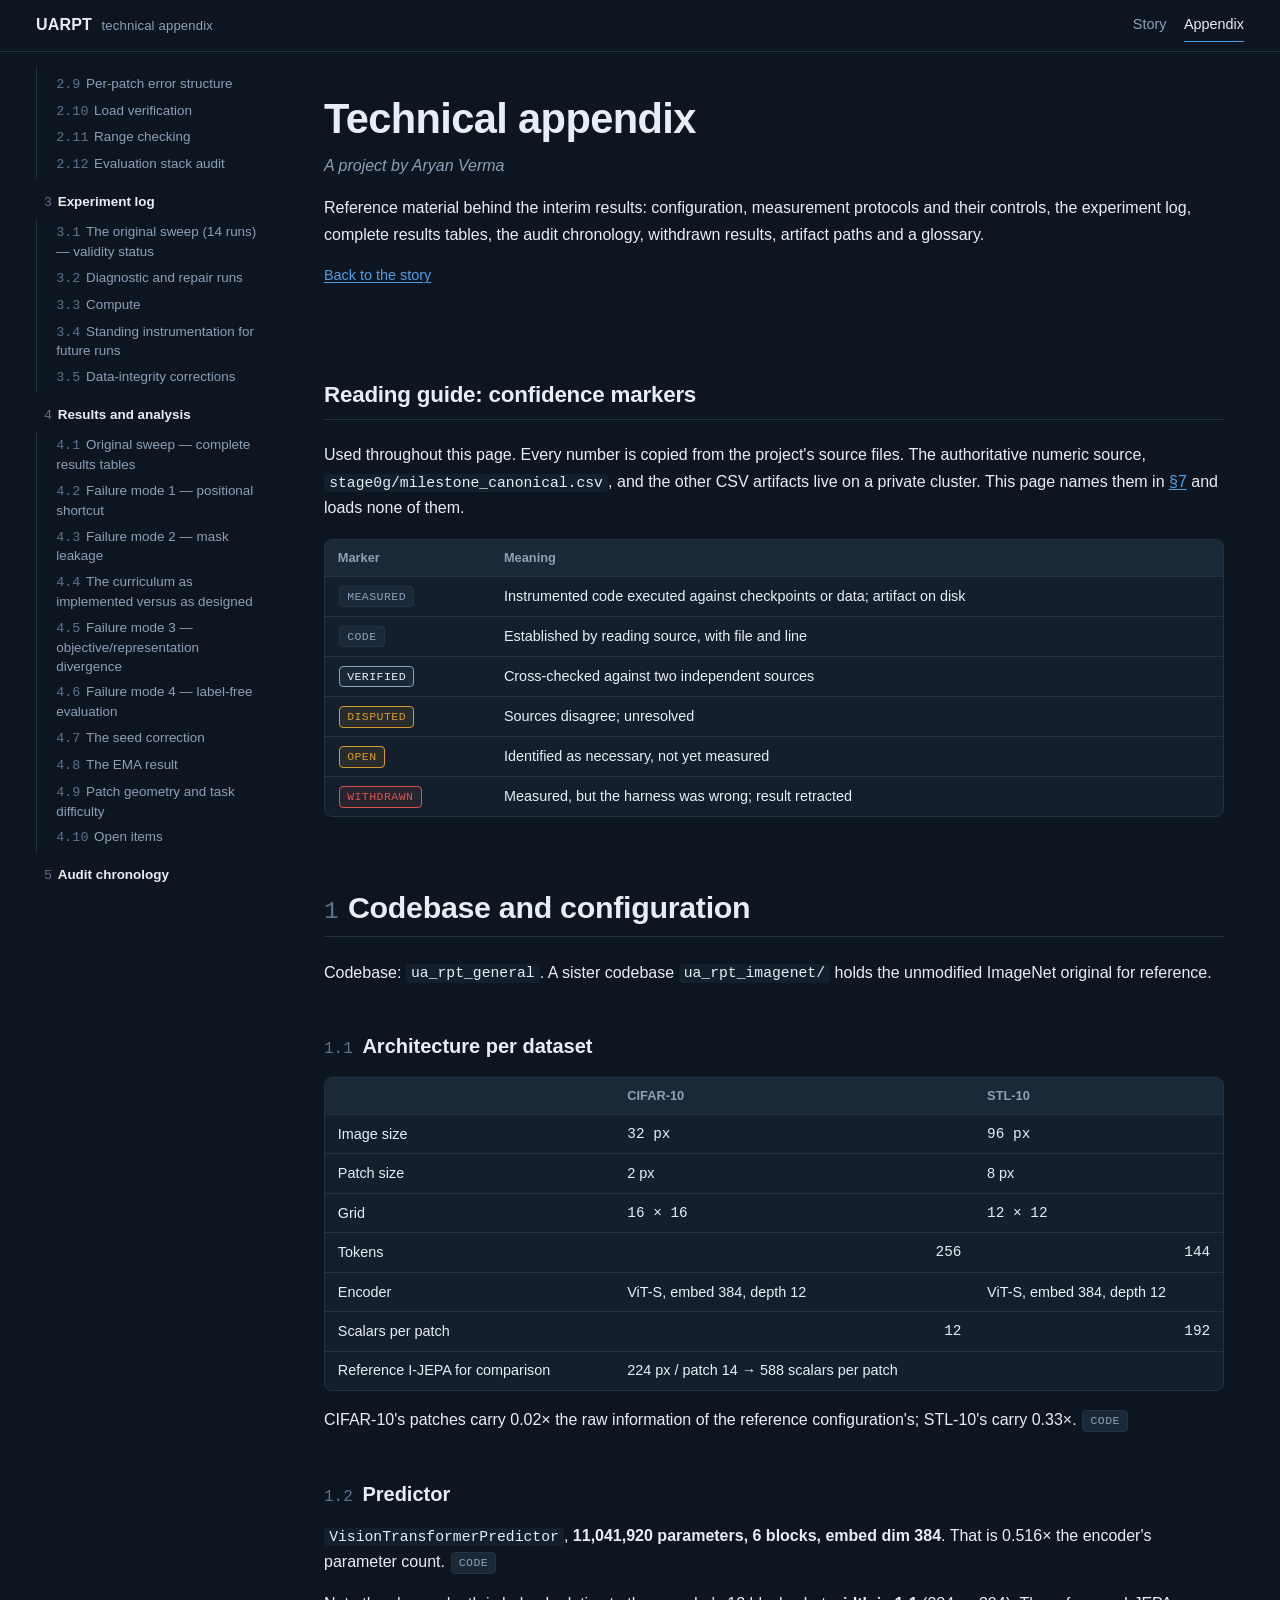
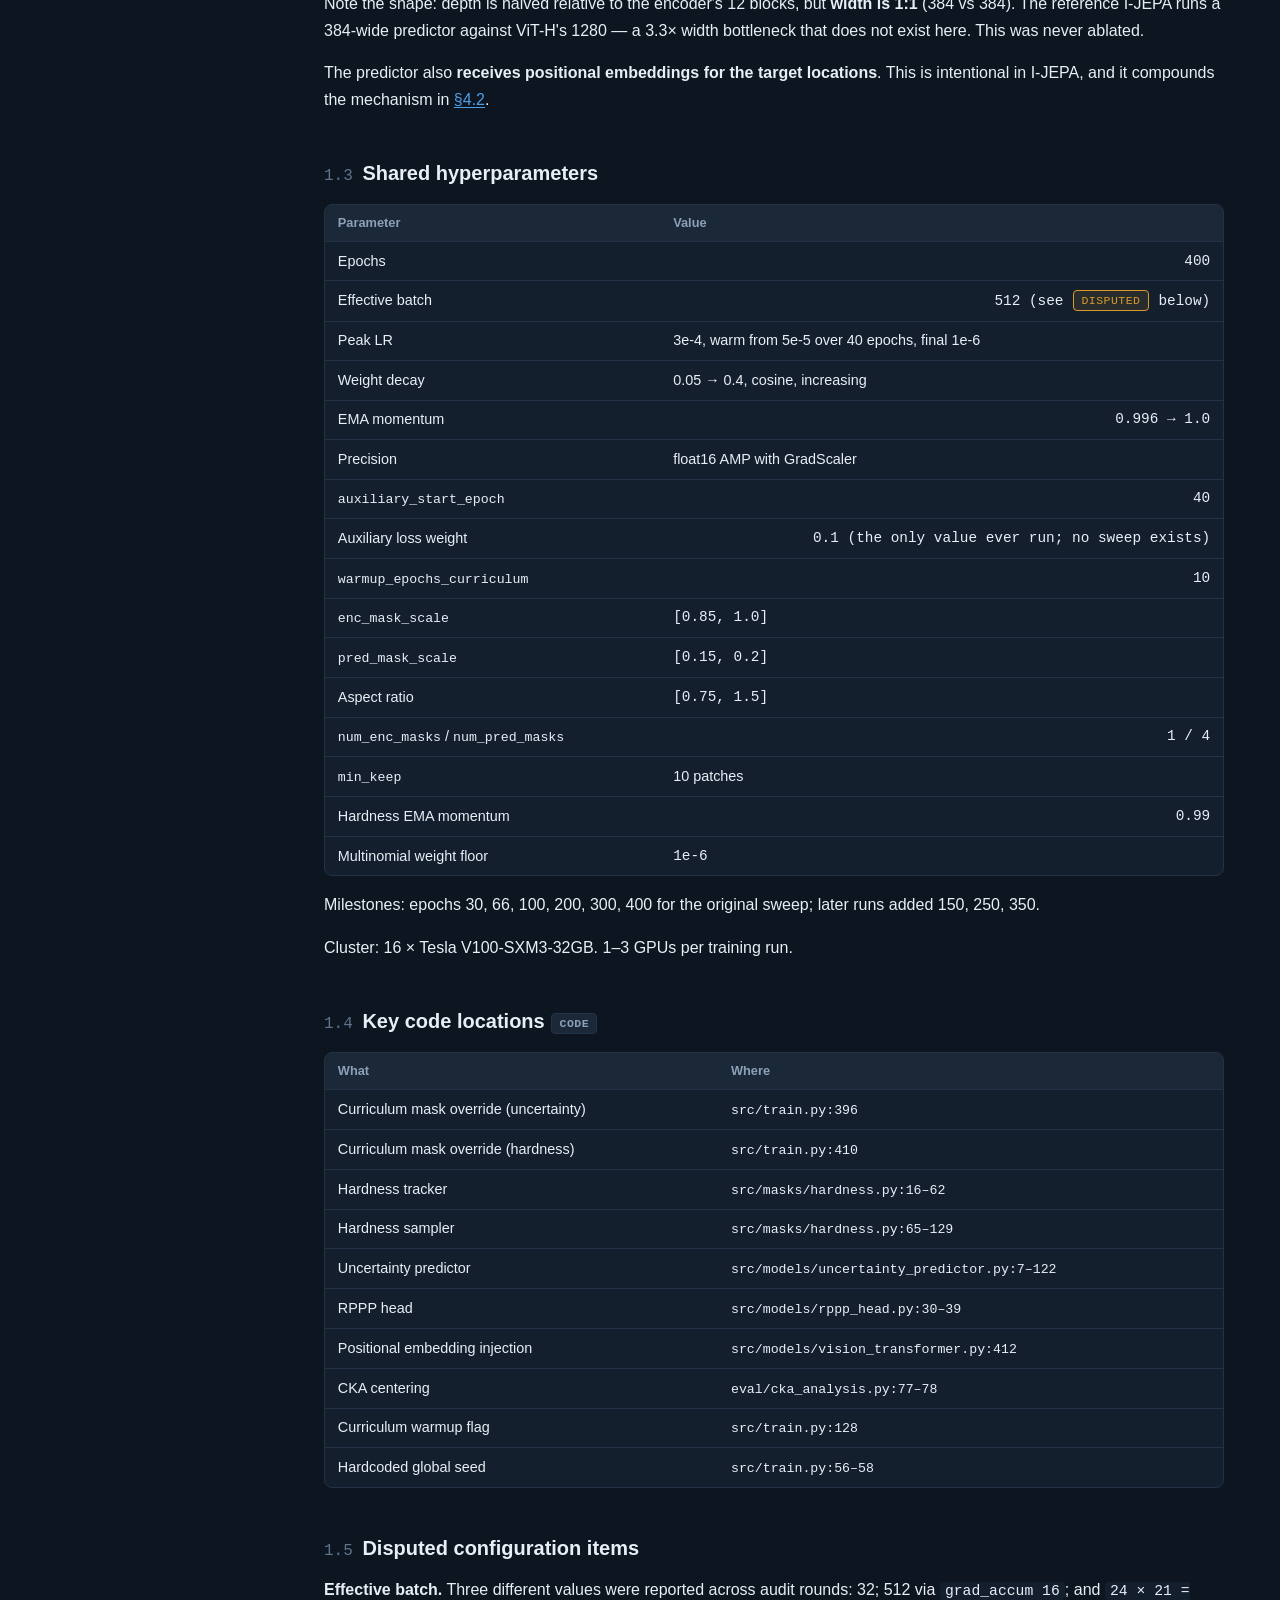
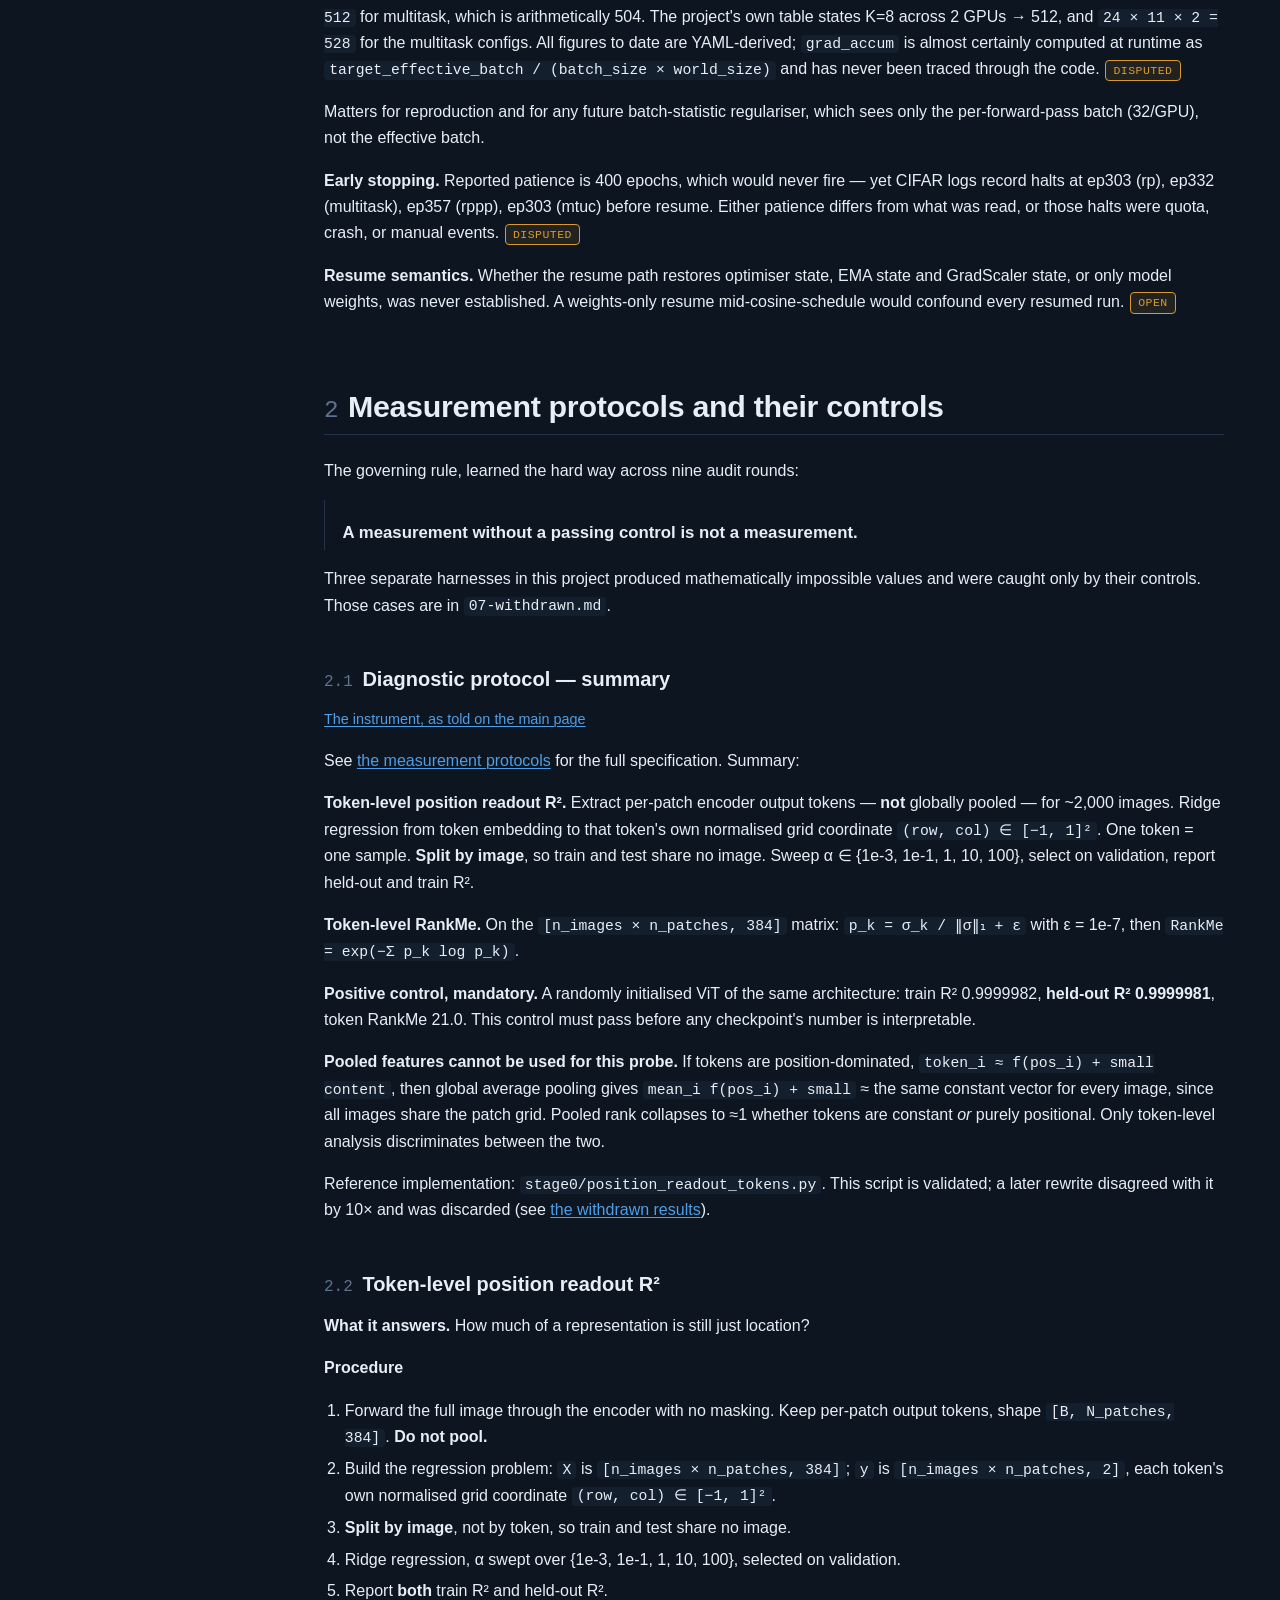
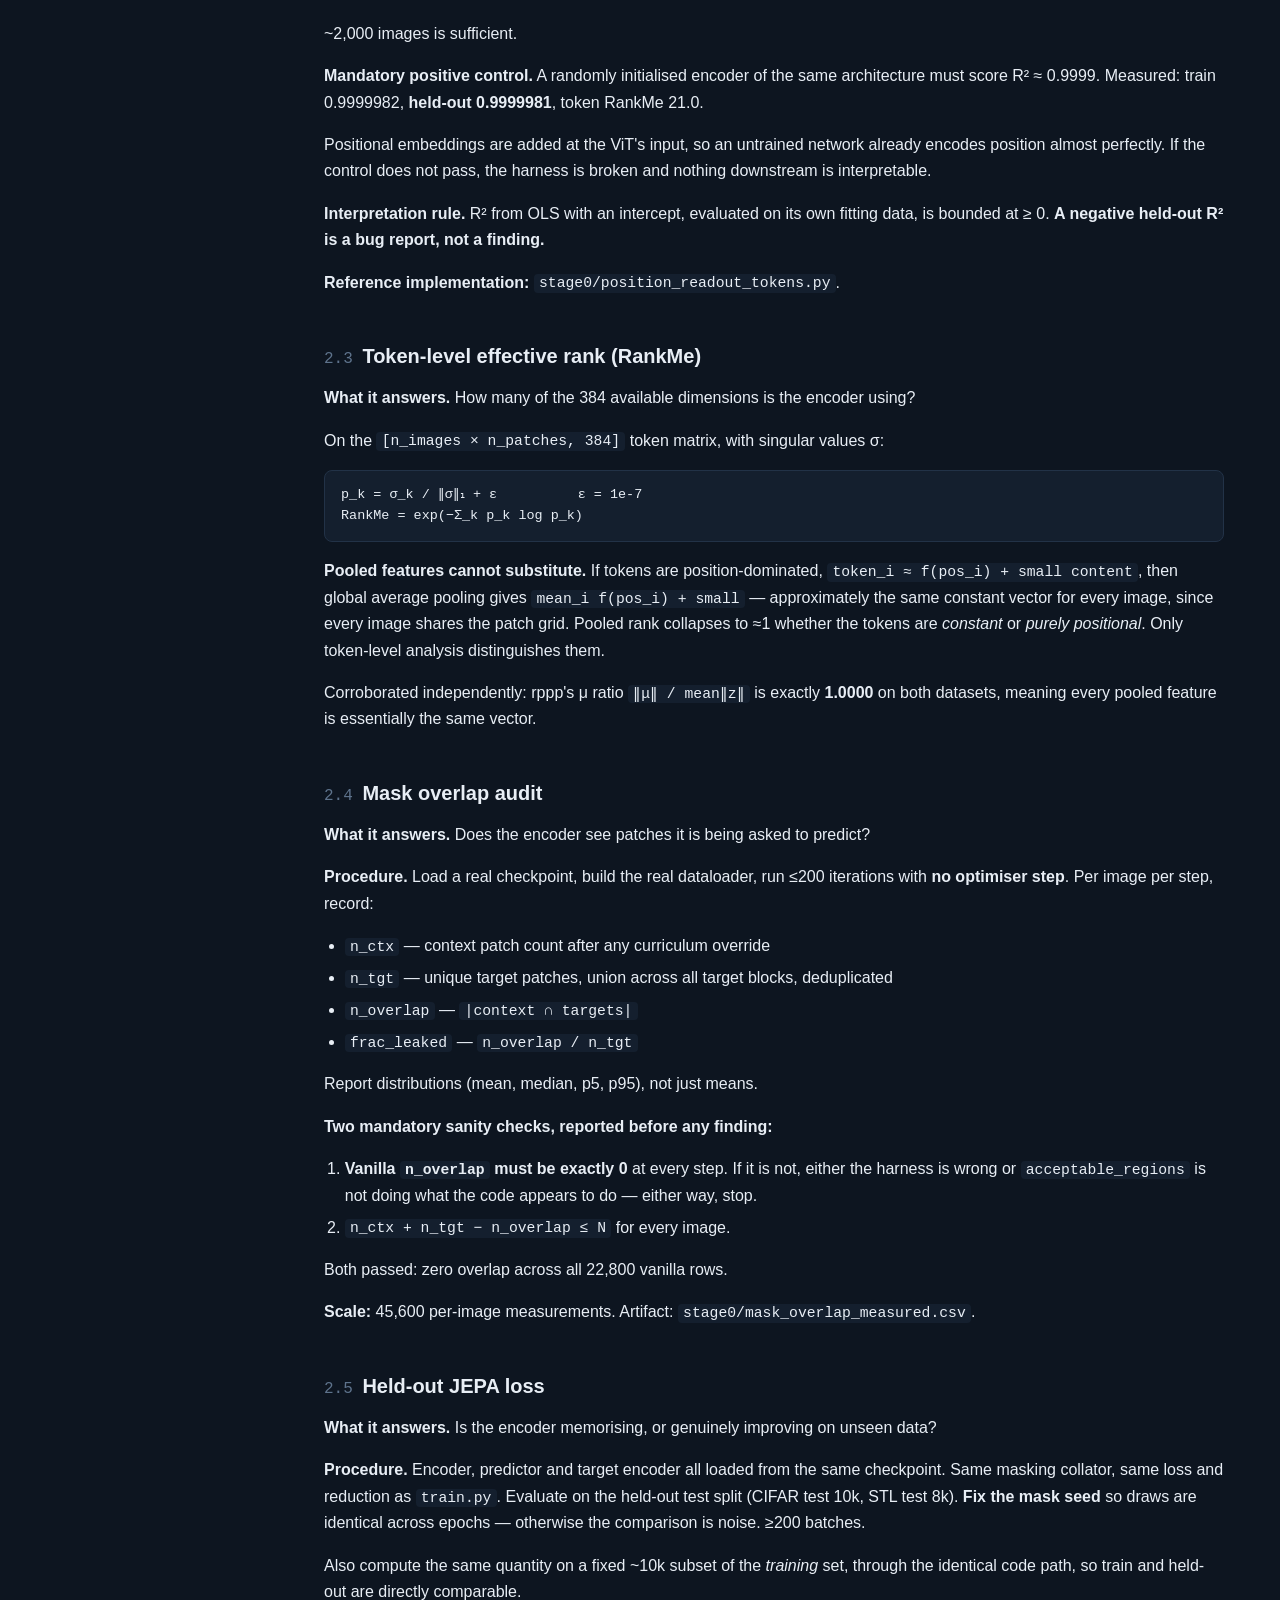
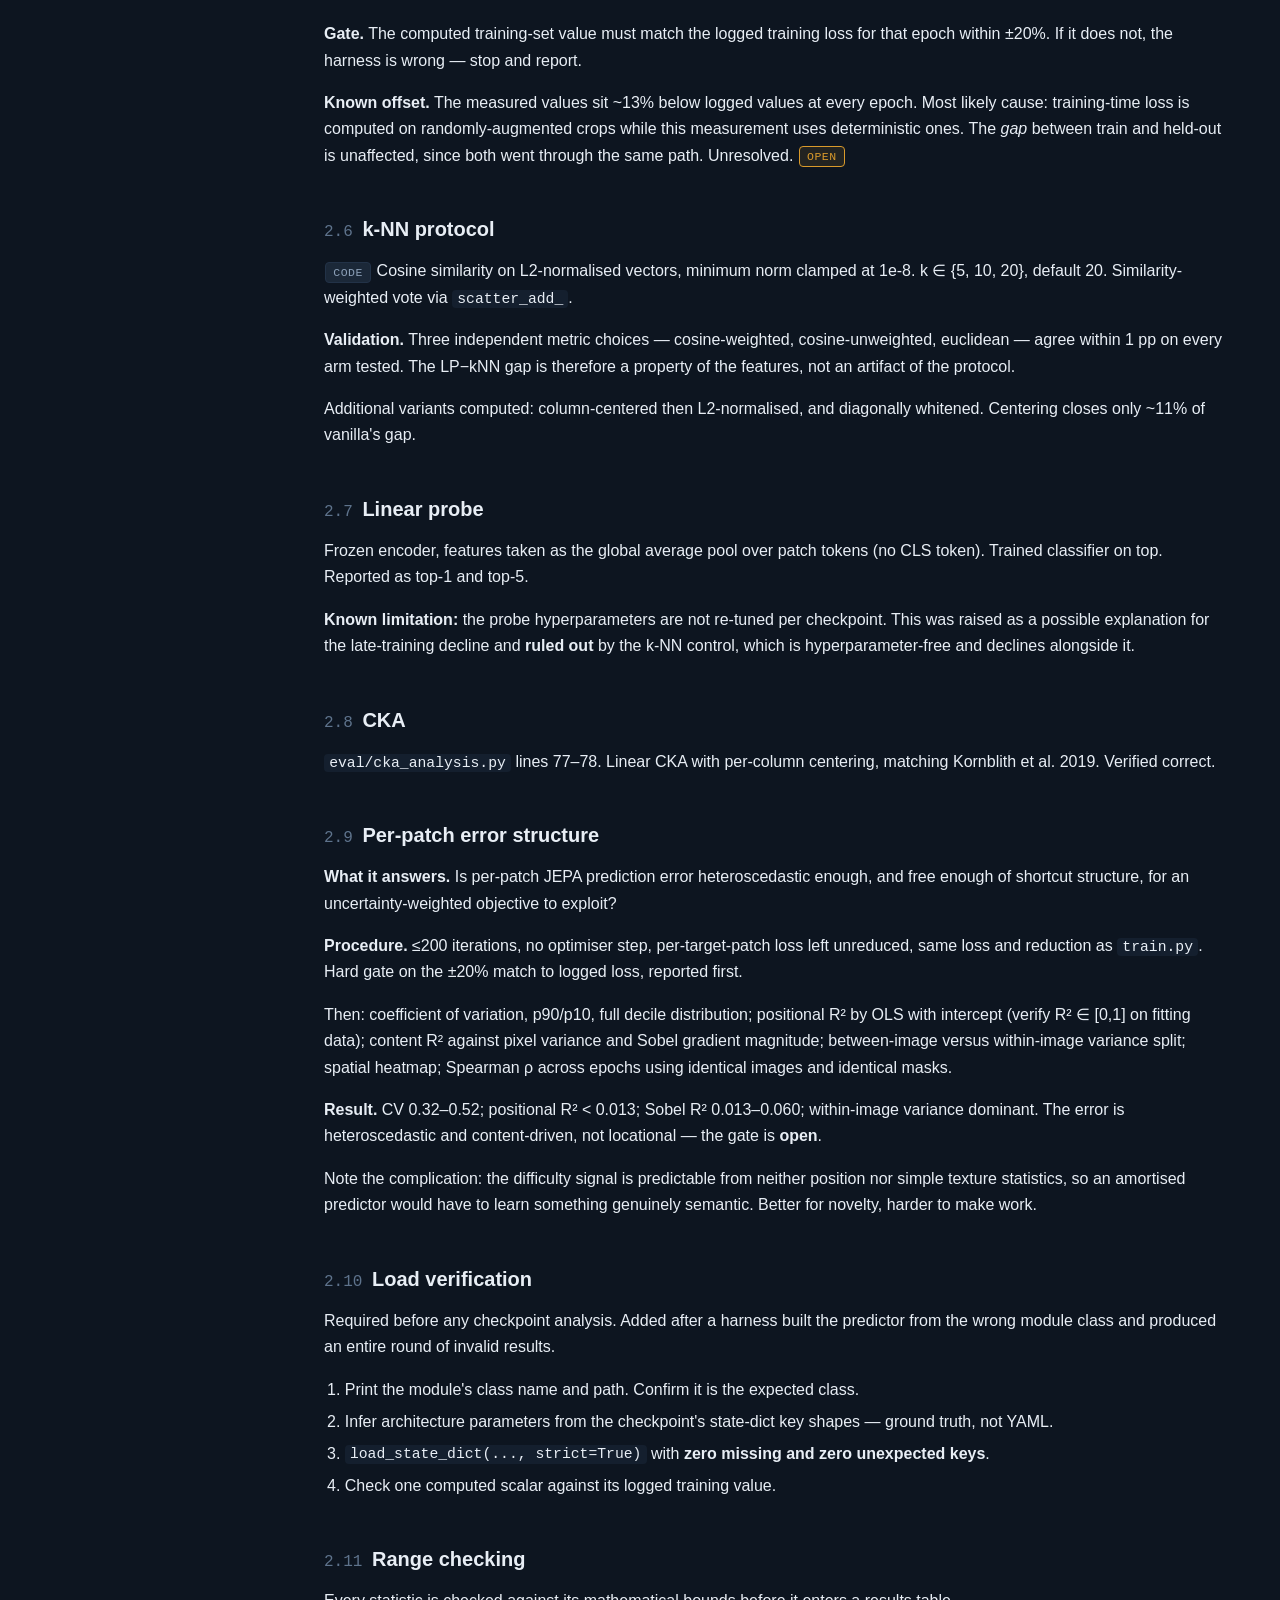
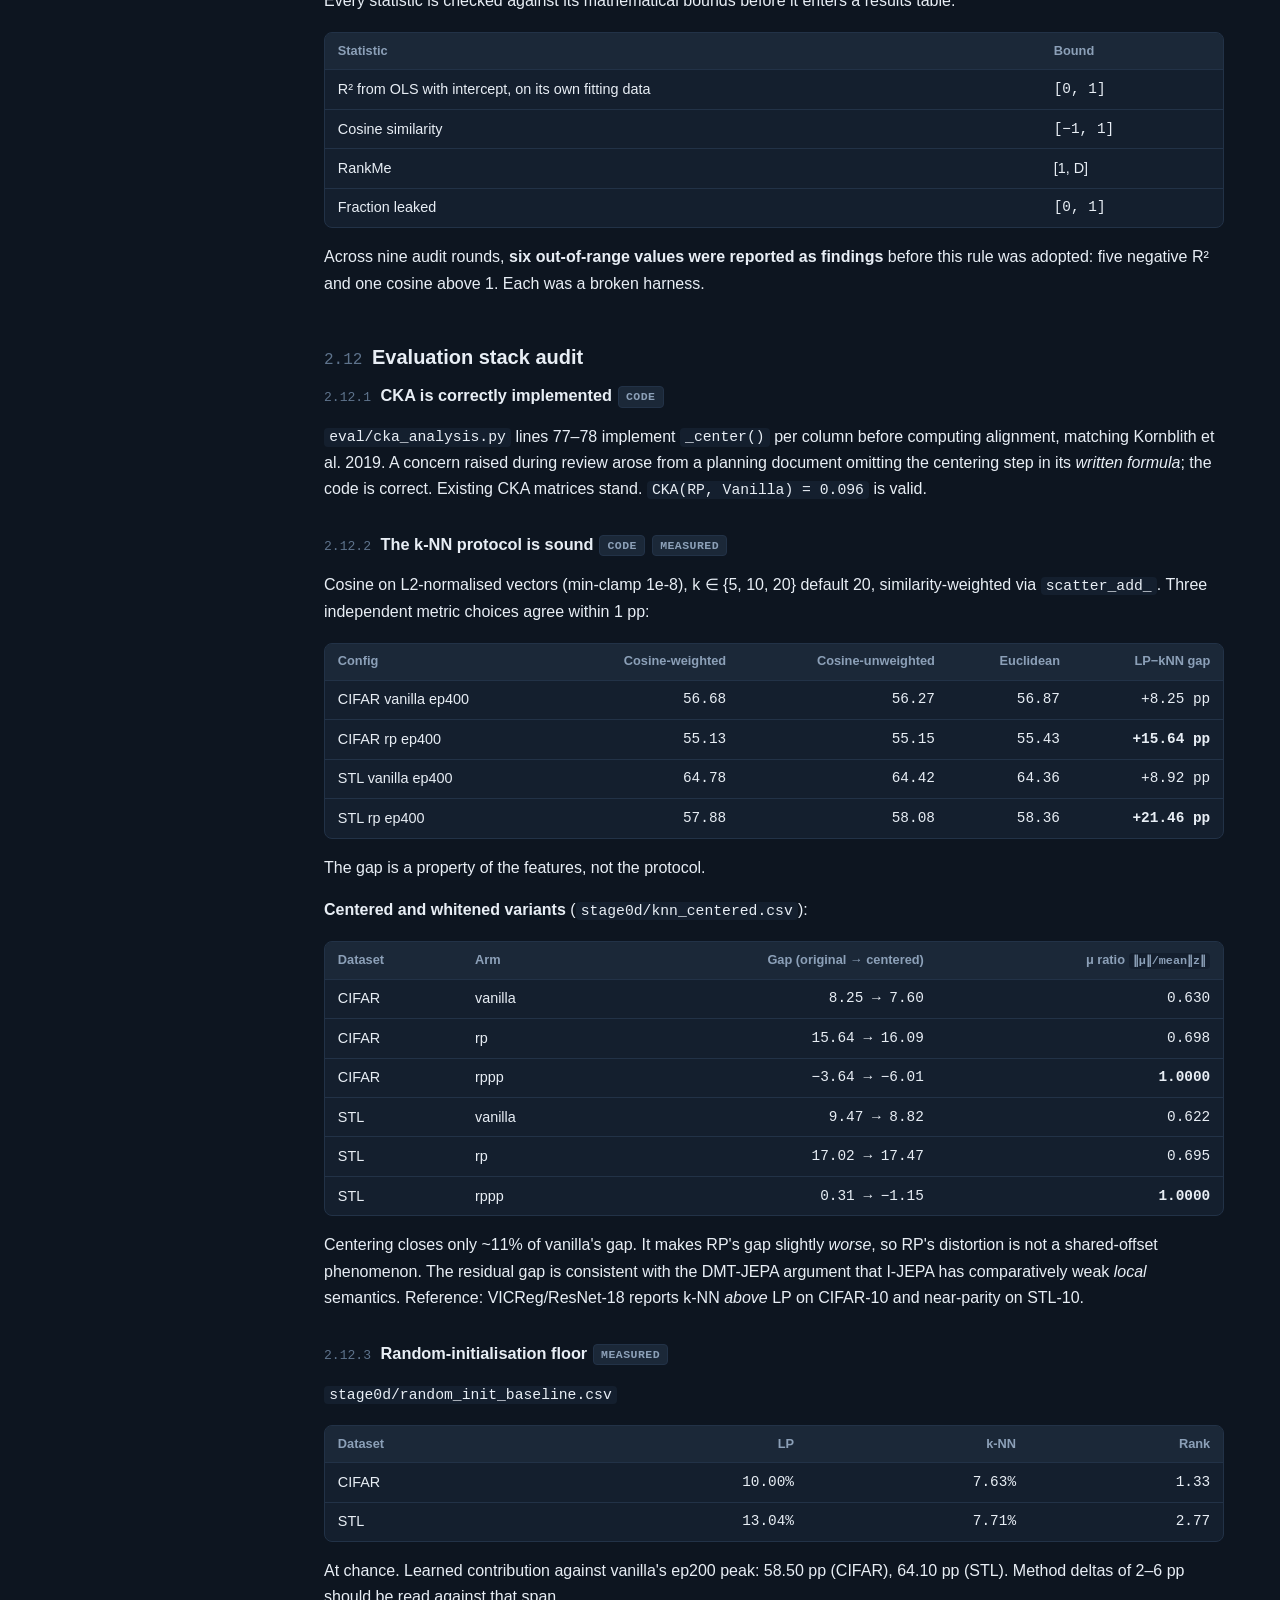
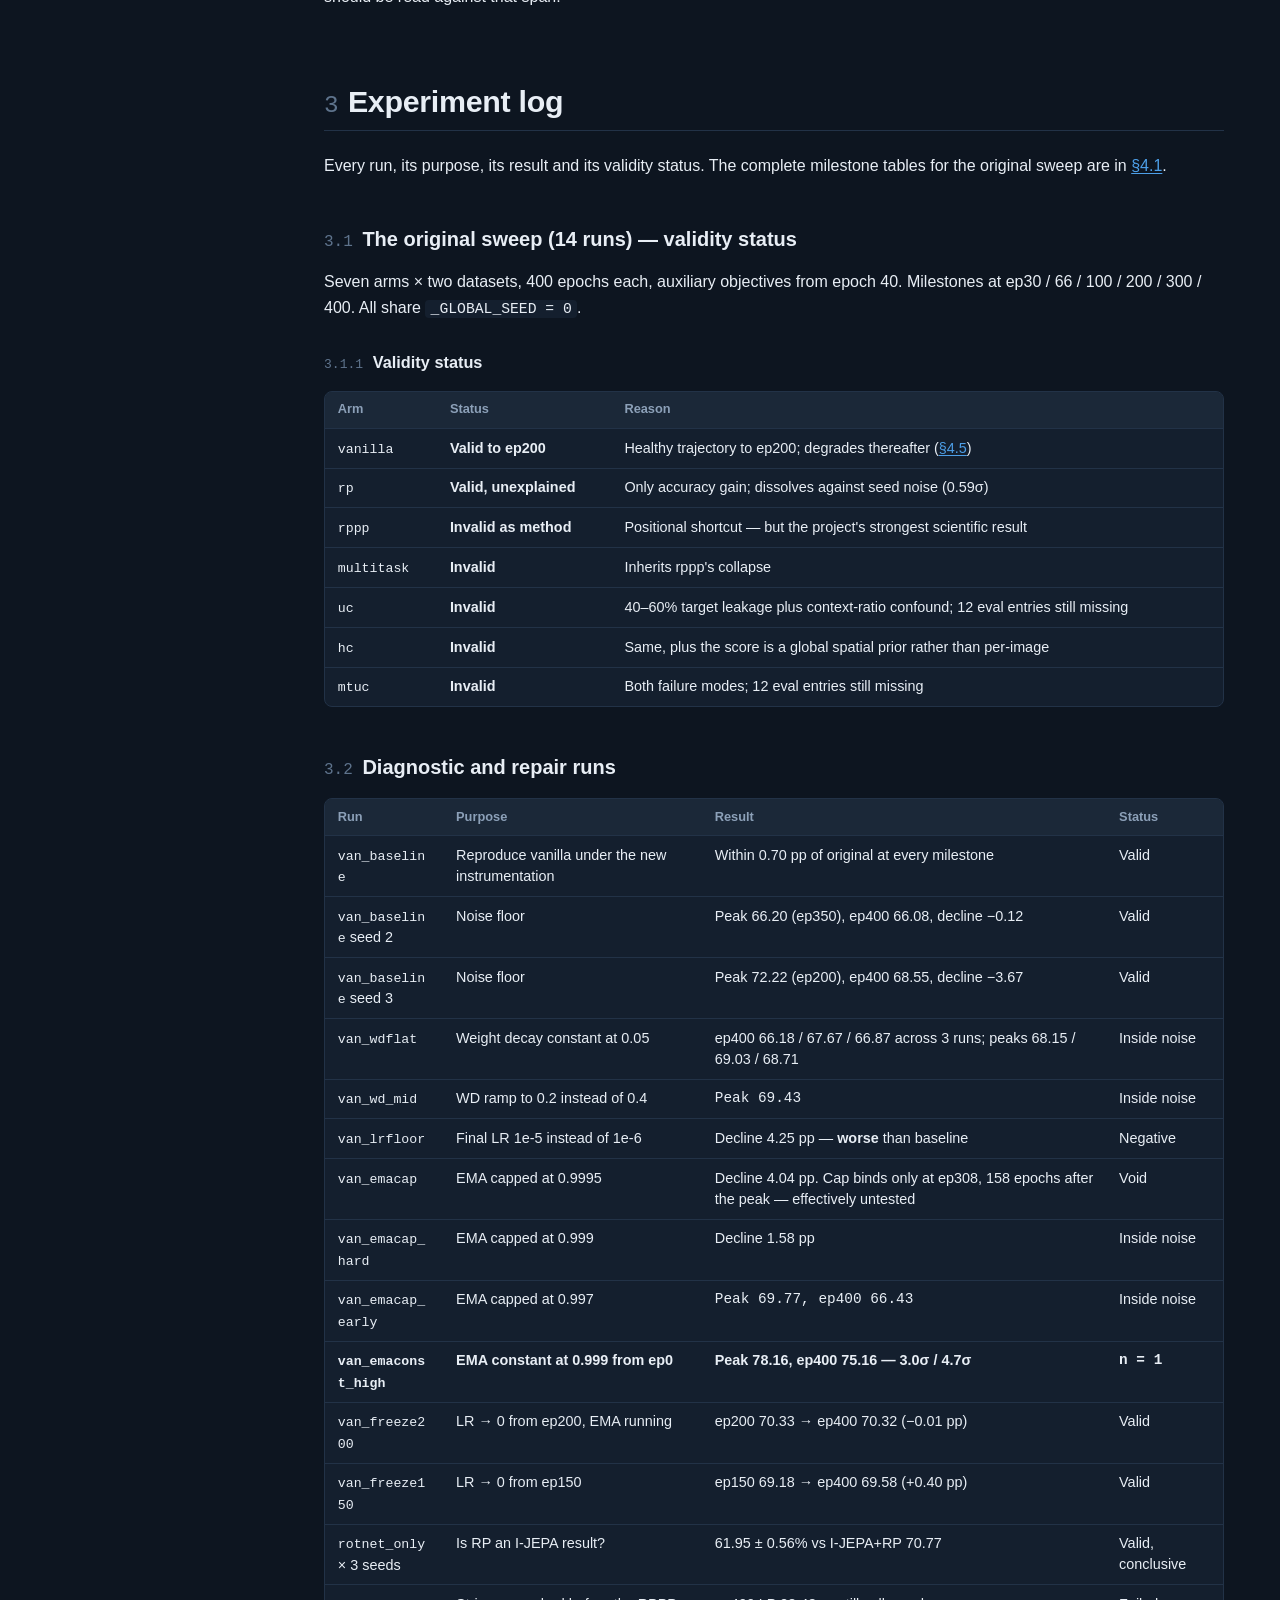
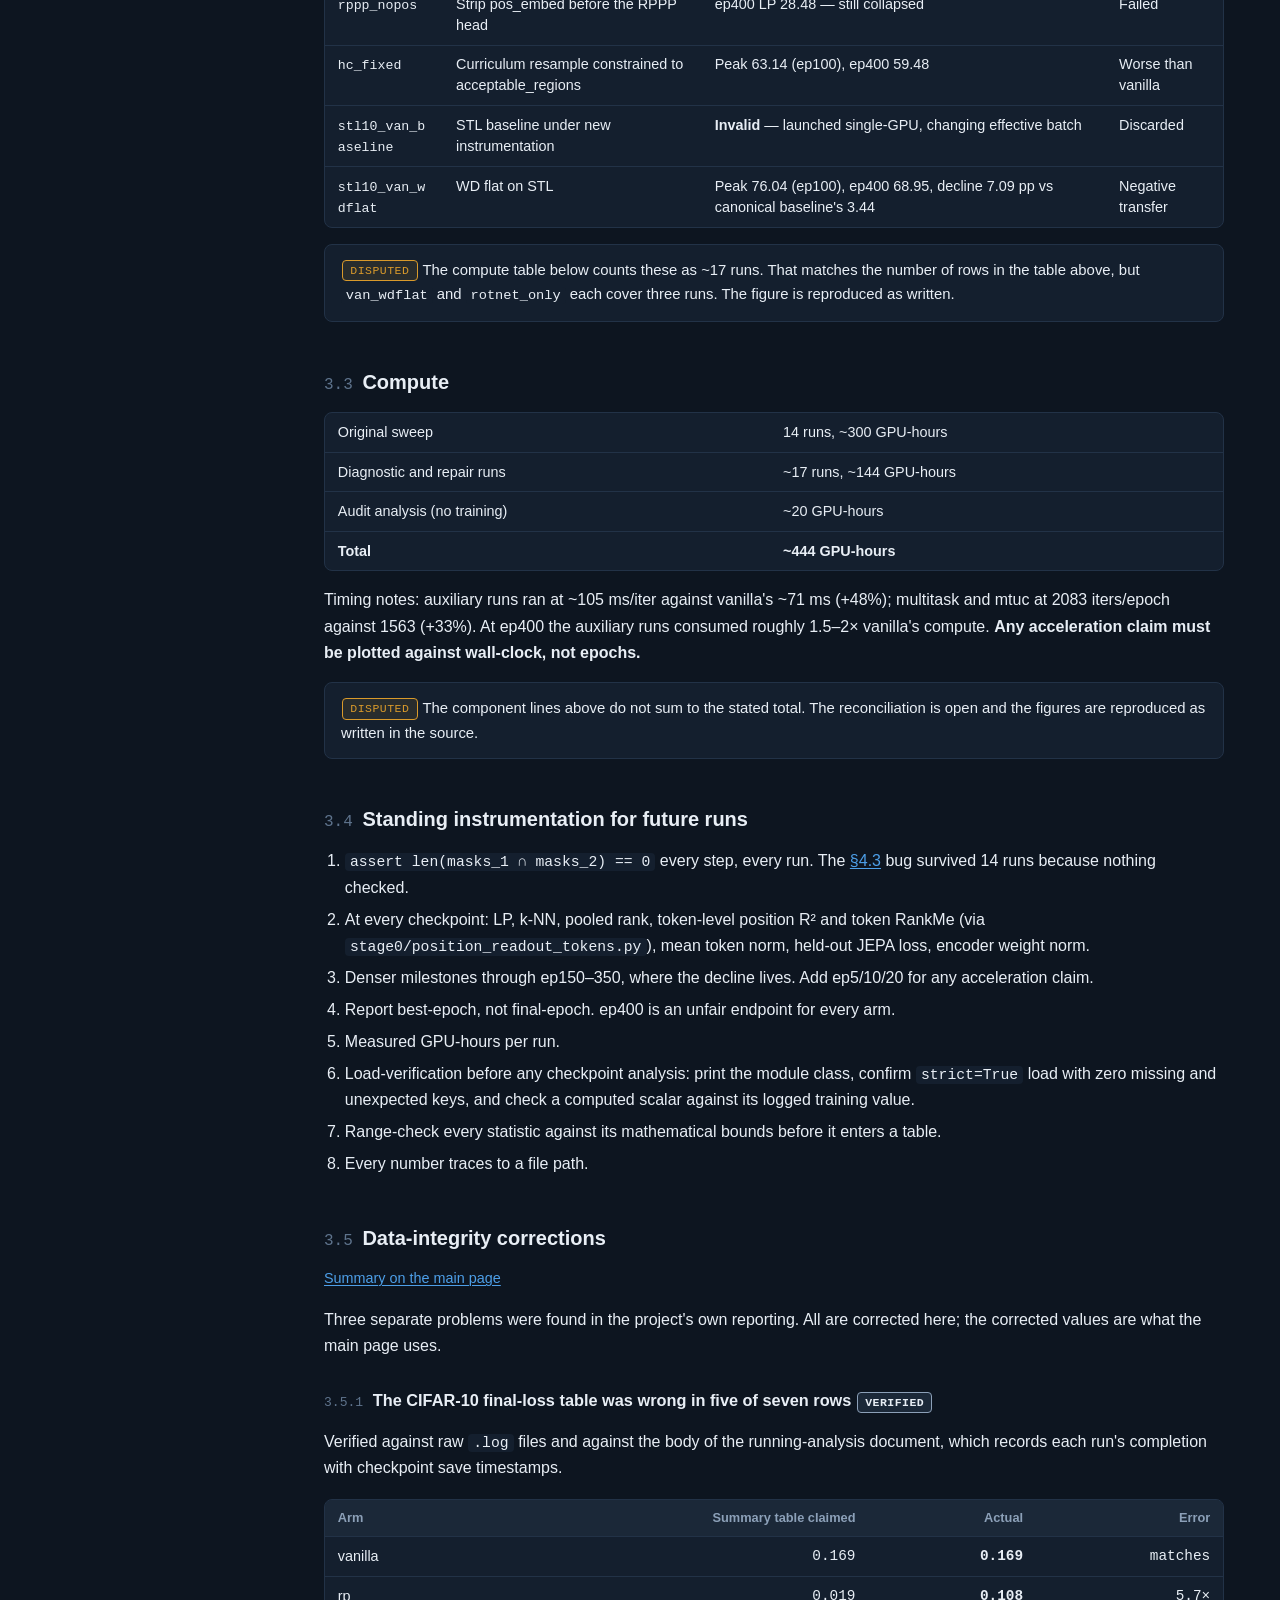
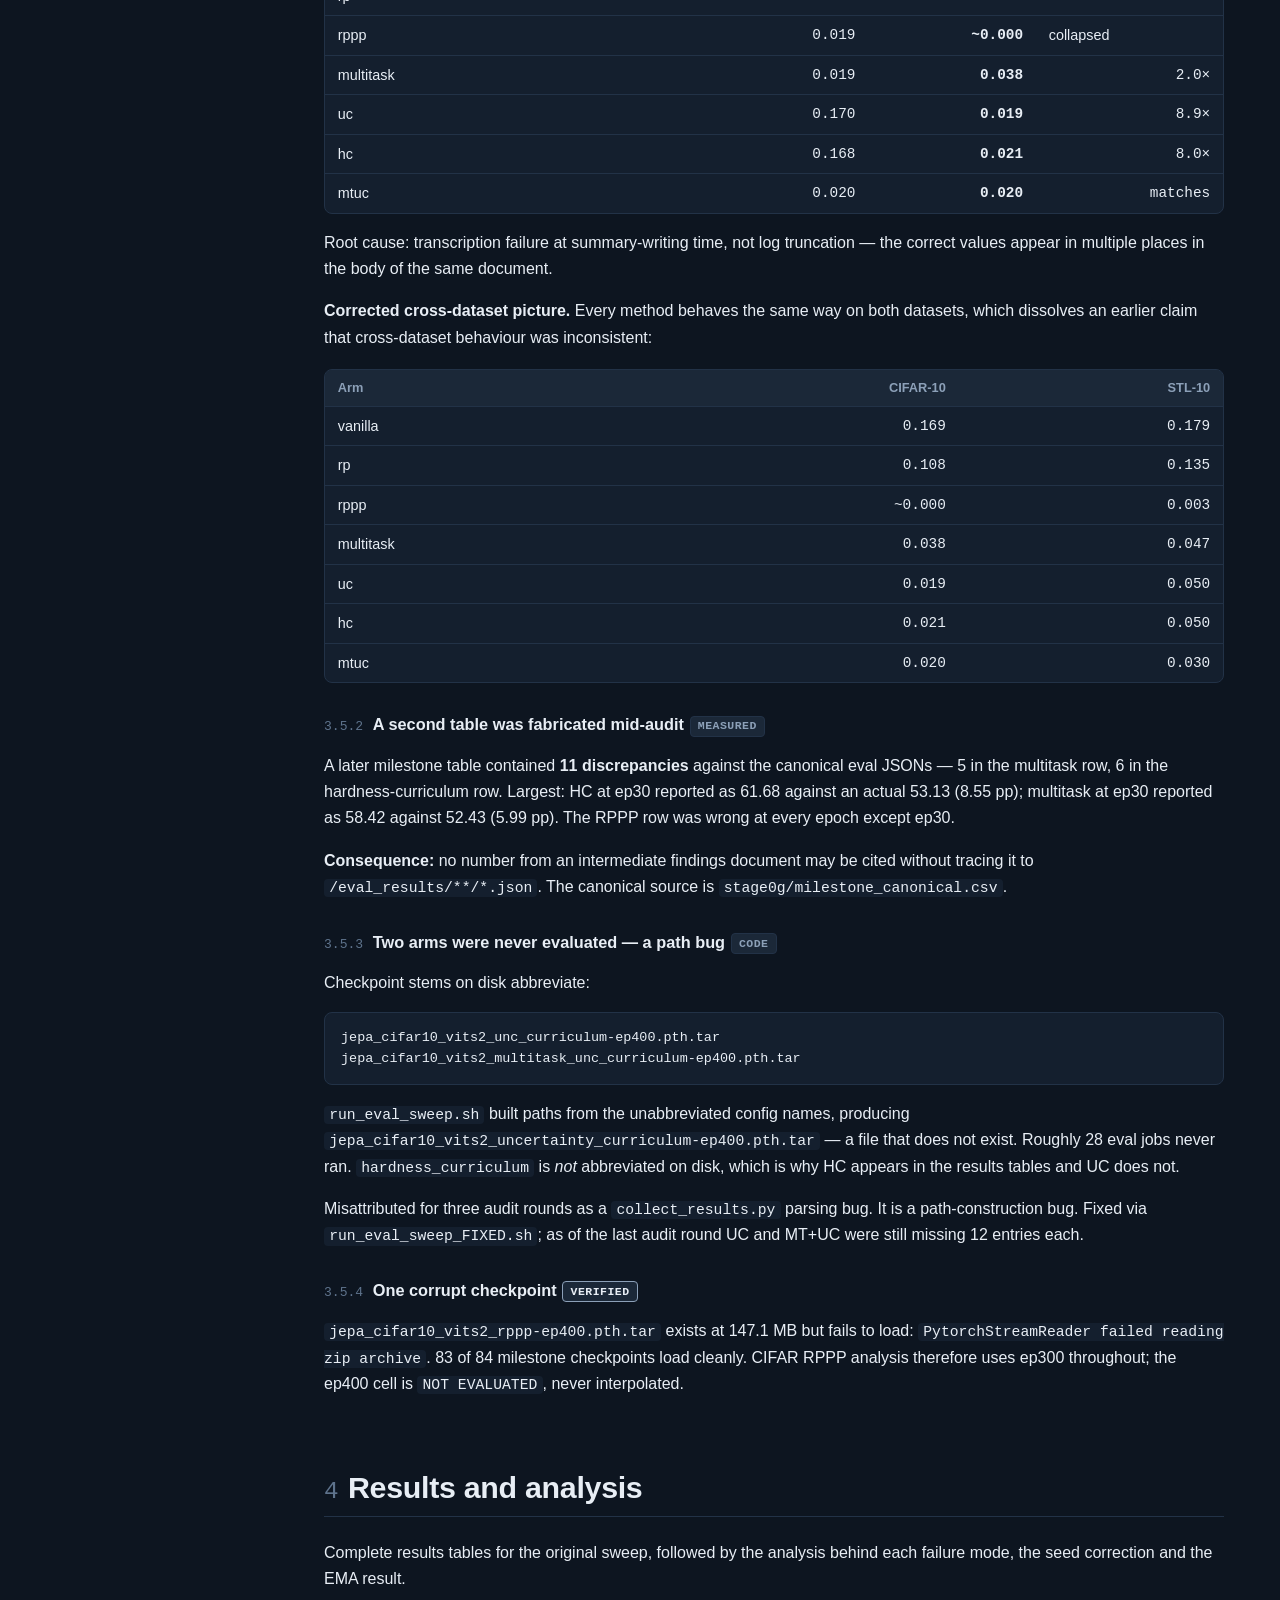
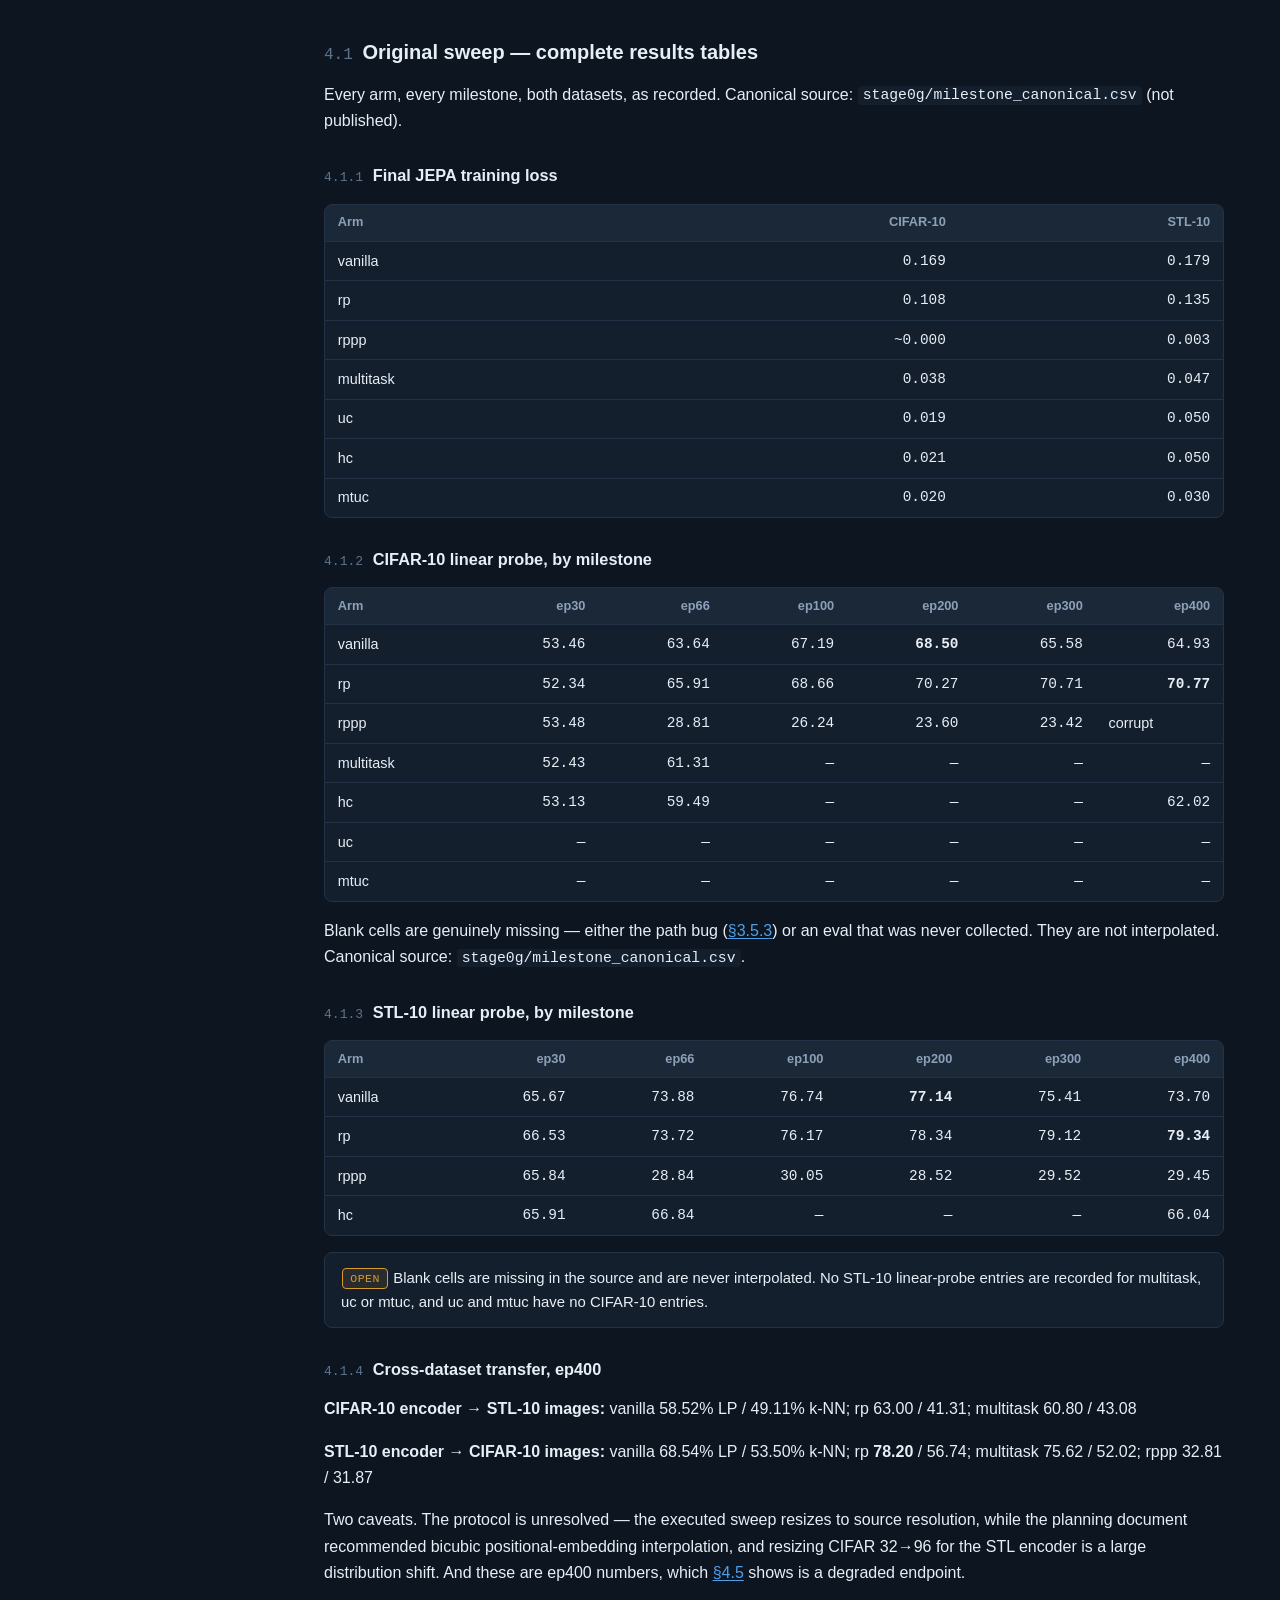
==== technical.html @ b5c80150 "Build the two-page interim results site index.html: the story, with seven D3 v7 visualisations (proj" ====
<!doctype html>
<html lang="en">
<head>
<meta charset="utf-8">
<meta name="viewport" content="width=device-width, initial-scale=1">
<meta name="color-scheme" content="dark">
<title>UARPT technical appendix</title>
<meta name="description" content="Technical appendix to the UARPT / I-JEPA interim results: configuration, protocols and controls, experiment log, complete results, audit chronology, withdrawn results, artifact index and glossary. A project by Aryan Verma.">
<link rel="stylesheet" href="assets/style.css">
<script>document.documentElement.classList.add('js');</script>
</head>
<body>
<a class="skip" href="#top-of-doc">Skip to content</a>
<header class="topbar">
  <div class="topbar-in">
    <a class="brand" href="index.html">UARPT<small>technical appendix</small></a>
    <nav class="navlinks" aria-label="Pages">
      <a href="index.html">Story</a>
      <a href="technical.html" aria-current="page">Appendix</a>
    </nav>
  </div>
</header>

<div class="doc">
  <nav class="toc-side" aria-label="Appendix contents">
    <div class="toc-title">Contents</div>
<ol>
<li><a href="#configuration"><span class="tn">1</span>Codebase and configuration</a>
<ol>
<li><a href="#architecture-per-dataset"><span class="tn">1.1</span>Architecture per dataset</a></li>
<li><a href="#predictor"><span class="tn">1.2</span>Predictor</a></li>
<li><a href="#shared-hyperparameters"><span class="tn">1.3</span>Shared hyperparameters</a></li>
<li><a href="#key-code-locations"><span class="tn">1.4</span>Key code locations</a></li>
<li><a href="#disputed-configuration-items"><span class="tn">1.5</span>Disputed configuration items</a></li>
</ol>
</li>
<li><a href="#methods"><span class="tn">2</span>Measurement protocols and their controls</a>
<ol>
<li><a href="#diagnostic-protocol"><span class="tn">2.1</span>Diagnostic protocol — summary</a></li>
<li><a href="#token-level-position-readout-r2"><span class="tn">2.2</span>Token-level position readout R²</a></li>
<li><a href="#token-level-effective-rank"><span class="tn">2.3</span>Token-level effective rank (RankMe)</a></li>
<li><a href="#mask-overlap-audit"><span class="tn">2.4</span>Mask overlap audit</a></li>
<li><a href="#held-out-jepa-loss"><span class="tn">2.5</span>Held-out JEPA loss</a></li>
<li><a href="#k-nn-protocol"><span class="tn">2.6</span>k-NN protocol</a></li>
<li><a href="#linear-probe"><span class="tn">2.7</span>Linear probe</a></li>
<li><a href="#cka"><span class="tn">2.8</span>CKA</a></li>
<li><a href="#per-patch-error-structure"><span class="tn">2.9</span>Per-patch error structure</a></li>
<li><a href="#load-verification"><span class="tn">2.10</span>Load verification</a></li>
<li><a href="#range-checking"><span class="tn">2.11</span>Range checking</a></li>
<li><a href="#evaluation-stack"><span class="tn">2.12</span>Evaluation stack audit</a></li>
</ol>
</li>
<li><a href="#experiment-log"><span class="tn">3</span>Experiment log</a>
<ol>
<li><a href="#the-original-sweep-validity-status"><span class="tn">3.1</span>The original sweep (14 runs) — validity status</a></li>
<li><a href="#diagnostic-and-repair-runs"><span class="tn">3.2</span>Diagnostic and repair runs</a></li>
<li><a href="#compute"><span class="tn">3.3</span>Compute</a></li>
<li><a href="#standing-instrumentation-for-future-runs"><span class="tn">3.4</span>Standing instrumentation for future runs</a></li>
<li><a href="#data-integrity"><span class="tn">3.5</span>Data-integrity corrections</a></li>
</ol>
</li>
<li><a href="#results"><span class="tn">4</span>Results and analysis</a>
<ol>
<li><a href="#results-tables"><span class="tn">4.1</span>Original sweep — complete results tables</a></li>
<li><a href="#failure-positional"><span class="tn">4.2</span>Failure mode 1 — positional shortcut</a></li>
<li><a href="#failure-leak"><span class="tn">4.3</span>Failure mode 2 — mask leakage</a></li>
<li><a href="#curriculum-design"><span class="tn">4.4</span>The curriculum as implemented versus as designed</a></li>
<li><a href="#failure-divergence"><span class="tn">4.5</span>Failure mode 3 — objective/representation divergence</a></li>
<li><a href="#failure-labelfree"><span class="tn">4.6</span>Failure mode 4 — label-free evaluation</a></li>
<li><a href="#seed-correction"><span class="tn">4.7</span>The seed correction</a></li>
<li><a href="#ema-result"><span class="tn">4.8</span>The EMA result</a></li>
<li><a href="#patch-geometry"><span class="tn">4.9</span>Patch geometry and task difficulty</a></li>
<li><a href="#open-items"><span class="tn">4.10</span>Open items</a></li>
</ol>
</li>
<li><a href="#chronology"><span class="tn">5</span>Audit chronology</a>
<ol>
<li><a href="#round-0-initial-review"><span class="tn">5.1</span>Round 0 — initial review</a></li>
<li><a href="#round-0b"><span class="tn">5.2</span>Round 0b</a></li>
<li><a href="#round-0c"><span class="tn">5.3</span>Round 0c</a></li>
<li><a href="#round-0d"><span class="tn">5.4</span>Round 0d</a></li>
<li><a href="#round-0e"><span class="tn">5.5</span>Round 0e</a></li>
<li><a href="#round-0f"><span class="tn">5.6</span>Round 0f</a></li>
<li><a href="#round-0g"><span class="tn">5.7</span>Round 0g</a></li>
<li><a href="#round-1a"><span class="tn">5.8</span>Round 1a</a></li>
<li><a href="#round-1b"><span class="tn">5.9</span>Round 1b</a></li>
<li><a href="#round-2"><span class="tn">5.10</span>Round 2</a></li>
<li><a href="#recurring-failure-patterns"><span class="tn">5.11</span>Recurring failure patterns</a></li>
</ol>
</li>
<li><a href="#withdrawn"><span class="tn">6</span>Withdrawn results and why</a>
<ol>
<li><a href="#withdrawn-continuous-regression"><span class="tn">6.1</span>"Continuous (Δrow, Δcol) regression fixes the RPPP shortcut"</a></li>
<li><a href="#withdrawn-early-acceleration"><span class="tn">6.2</span>"Curriculum masking produces early acceleration (+8 pp at epoch 30)"</a></li>
<li><a href="#withdrawn-patch-degenerate"><span class="tn">6.3</span>"CIFAR's 2×2-pixel patches make the prediction task degenerate"</a></li>
<li><a href="#withdrawn-hardness-coupled"><span class="tn">6.4</span>"The mask leak is hardness-coupled"</a></li>
<li><a href="#withdrawn-overregularisation"><span class="tn">6.5</span>"Late-training degradation is weight-decay-driven over-regularisation"</a></li>
<li><a href="#withdrawn-broken-harnesses"><span class="tn">6.6</span>Two broken measurement harnesses</a></li>
<li><a href="#withdrawn-dual-objectives"><span class="tn">6.7</span>"I-JEPA requires dual objectives from the start"</a></li>
<li><a href="#withdrawn-noise-floor"><span class="tn">6.8</span>Claims that dissolved against the corrected noise floor</a></li>
<li><a href="#process-note"><span class="tn">6.9</span>Process note</a></li>
</ol>
</li>
<li><a href="#artifacts"><span class="tn">7</span>Artifact index</a>
</li>
<li><a href="#glossary"><span class="tn">8</span>Glossary</a>
<ol>
<li><a href="#glossary-core-setting"><span class="tn">8.1</span>Core setting</a></li>
<li><a href="#glossary-i-jepa-specifically"><span class="tn">8.2</span>I-JEPA specifically</a></li>
<li><a href="#glossary-auxiliary-objectives"><span class="tn">8.3</span>Auxiliary objectives</a></li>
<li><a href="#glossary-measurement"><span class="tn">8.4</span>Measurement</a></li>
<li><a href="#glossary-experimental-practice"><span class="tn">8.5</span>Experimental practice</a></li>
</ol>
</li>
</ol>
  </nav>

  <main class="doc-main" id="top-of-doc">
    <div class="doc-head">
      <h1>Technical appendix</h1>
      <p class="byline">A project by Aryan Verma</p>
      <p class="lede">Reference material behind the interim results: configuration, measurement protocols and their controls,
      the experiment log, complete results tables, the audit chronology, withdrawn results, artifact paths and a glossary.</p>
      <p class="backlink"><a href="index.html">Back to the story</a></p>
    </div>
<section class="group" id="confidence-markers" aria-labelledby="confidence-markers-h"><h2 id="confidence-markers-h" style="font-size:1.4rem">Reading guide: confidence markers<a class="anchor" href="#confidence-markers" aria-label="Link to this section">#</a></h2><p>Used throughout this page. Every number is copied from the project's source files. The authoritative numeric source, <code>stage0g/milestone_canonical.csv</code>, and the other CSV artifacts live on a private cluster. This page names them in <a class="xref" href="#artifacts">§7</a> and loads none of them.</p><div class="tablewrap" tabindex="0"><table class="tbl"><thead><tr><th scope="col">Marker</th><th scope="col">Meaning</th></tr></thead><tbody><tr><td><span class="mk measured">MEASURED</span></td><td>Instrumented code executed against checkpoints or data; artifact on disk</td></tr><tr><td><span class="mk code">CODE</span></td><td>Established by reading source, with file and line</td></tr><tr><td><span class="mk verified">VERIFIED</span></td><td>Cross-checked against two independent sources</td></tr><tr><td><span class="mk disputed">DISPUTED</span></td><td>Sources disagree; unresolved</td></tr><tr><td><span class="mk open">OPEN</span></td><td>Identified as necessary, not yet measured</td></tr><tr><td><span class="mk withdrawn">WITHDRAWN</span></td><td>Measured, but the harness was wrong; result retracted</td></tr></tbody></table></div></section>
<section class="group" id="configuration" aria-labelledby="configuration-h">
<h2 id="configuration-h"><span class="num">1</span>Codebase and configuration<a class="anchor" href="#configuration" aria-label="Link to this section">#</a></h2>
<p>Codebase: <code>ua_rpt_general</code>. A sister codebase <code>ua_rpt_imagenet/</code> holds the unmodified ImageNet original for reference.</p>
<h3 id="architecture-per-dataset"><span class="num">1.1</span>Architecture per dataset<a class="anchor" href="#architecture-per-dataset" aria-label="Link to this section">#</a></h3>
<div class="tablewrap" tabindex="0"><table class="tbl"><thead><tr><th scope="col"></th><th scope="col">CIFAR-10</th><th scope="col">STL-10</th></tr></thead><tbody><tr><td>Image size</td><td class="m">32 px</td><td class="m">96 px</td></tr><tr><td>Patch size</td><td>2 px</td><td>8 px</td></tr><tr><td>Grid</td><td class="m">16 × 16</td><td class="m">12 × 12</td></tr><tr><td>Tokens</td><td class="n">256</td><td class="n">144</td></tr><tr><td>Encoder</td><td>ViT-S, embed 384, depth 12</td><td>ViT-S, embed 384, depth 12</td></tr><tr><td>Scalars per patch</td><td class="n">12</td><td class="n">192</td></tr><tr><td>Reference I-JEPA for comparison</td><td>224 px / patch 14 → 588 scalars per patch</td><td class="n"></td></tr></tbody></table></div>
<p>CIFAR-10's patches carry 0.02× the raw information of the reference configuration's; STL-10's carry 0.33×. <span class="mk code">CODE</span></p>
<h3 id="predictor"><span class="num">1.2</span>Predictor<a class="anchor" href="#predictor" aria-label="Link to this section">#</a></h3>
<p><code>VisionTransformerPredictor</code>, <strong>11,041,920 parameters, 6 blocks, embed dim 384</strong>. That is 0.516× the encoder's parameter count. <span class="mk code">CODE</span></p>
<p>Note the shape: depth is halved relative to the encoder's 12 blocks, but <strong>width is 1:1</strong> (384 vs 384). The reference I-JEPA runs a 384-wide predictor against ViT-H's 1280 — a 3.3× width bottleneck that does not exist here. This was never ablated.</p>
<p>The predictor also <strong>receives positional embeddings for the target locations</strong>. This is intentional in I-JEPA, and it compounds the mechanism in <a href="#failure-positional">§4.2</a>.</p>
<h3 id="shared-hyperparameters"><span class="num">1.3</span>Shared hyperparameters<a class="anchor" href="#shared-hyperparameters" aria-label="Link to this section">#</a></h3>
<div class="tablewrap" tabindex="0"><table class="tbl"><thead><tr><th scope="col">Parameter</th><th scope="col">Value</th></tr></thead><tbody><tr><td>Epochs</td><td class="n">400</td></tr><tr><td>Effective batch</td><td class="n">512 (see <span class="mk disputed">DISPUTED</span> below)</td></tr><tr><td>Peak LR</td><td>3e-4, warm from 5e-5 over 40 epochs, final 1e-6</td></tr><tr><td>Weight decay</td><td>0.05 → 0.4, cosine, increasing</td></tr><tr><td>EMA momentum</td><td class="n">0.996 → 1.0</td></tr><tr><td>Precision</td><td>float16 AMP with GradScaler</td></tr><tr><td><code>auxiliary_start_epoch</code></td><td class="n">40</td></tr><tr><td>Auxiliary loss weight</td><td class="n">0.1 (the only value ever run; no sweep exists)</td></tr><tr><td><code>warmup_epochs_curriculum</code></td><td class="n">10</td></tr><tr><td><code>enc_mask_scale</code></td><td class="m">[0.85, 1.0]</td></tr><tr><td><code>pred_mask_scale</code></td><td class="m">[0.15, 0.2]</td></tr><tr><td>Aspect ratio</td><td class="m">[0.75, 1.5]</td></tr><tr><td><code>num_enc_masks</code> / <code>num_pred_masks</code></td><td class="n">1 / 4</td></tr><tr><td><code>min_keep</code></td><td>10 patches</td></tr><tr><td>Hardness EMA momentum</td><td class="n">0.99</td></tr><tr><td>Multinomial weight floor</td><td class="m">1e-6</td></tr></tbody></table></div>
<p>Milestones: epochs 30, 66, 100, 200, 300, 400 for the original sweep; later runs added 150, 250, 350.</p>
<p>Cluster: 16 × Tesla V100-SXM3-32GB. 1–3 GPUs per training run.</p>
<h3 id="key-code-locations"><span class="num">1.4</span>Key code locations <span class="mk code">CODE</span><a class="anchor" href="#key-code-locations" aria-label="Link to this section">#</a></h3>
<div class="tablewrap" tabindex="0"><table class="tbl"><thead><tr><th scope="col">What</th><th scope="col">Where</th></tr></thead><tbody><tr><td>Curriculum mask override (uncertainty)</td><td><code>src/train.py:396</code></td></tr><tr><td>Curriculum mask override (hardness)</td><td><code>src/train.py:410</code></td></tr><tr><td>Hardness tracker</td><td><code>src/masks/hardness.py:16–62</code></td></tr><tr><td>Hardness sampler</td><td><code>src/masks/hardness.py:65–129</code></td></tr><tr><td>Uncertainty predictor</td><td><code>src/models/uncertainty_predictor.py:7–122</code></td></tr><tr><td>RPPP head</td><td><code>src/models/rppp_head.py:30–39</code></td></tr><tr><td>Positional embedding injection</td><td><code>src/models/vision_transformer.py:412</code></td></tr><tr><td>CKA centering</td><td><code>eval/cka_analysis.py:77–78</code></td></tr><tr><td>Curriculum warmup flag</td><td><code>src/train.py:128</code></td></tr><tr><td>Hardcoded global seed</td><td><code>src/train.py:56–58</code></td></tr></tbody></table></div>
<h3 id="disputed-configuration-items"><span class="num">1.5</span>Disputed configuration items<a class="anchor" href="#disputed-configuration-items" aria-label="Link to this section">#</a></h3>
<p><strong>Effective batch.</strong> Three different values were reported across audit rounds: 32; 512 via <code>grad_accum 16</code>; and <code>24 × 21 = 512</code> for multitask, which is arithmetically 504. The project's own table states K=8 across 2 GPUs → 512, and <code>24 × 11 × 2 = 528</code> for the multitask configs. All figures to date are YAML-derived; <code>grad_accum</code> is almost certainly computed at runtime as <code>target_effective_batch / (batch_size × world_size)</code> and has never been traced through the code. <span class="mk disputed">DISPUTED</span></p>
<p>Matters for reproduction and for any future batch-statistic regulariser, which sees only the per-forward-pass batch (32/GPU), not the effective batch.</p>
<p><strong>Early stopping.</strong> Reported patience is 400 epochs, which would never fire — yet CIFAR logs record halts at ep303 (rp), ep332 (multitask), ep357 (rppp), ep303 (mtuc) before resume. Either patience differs from what was read, or those halts were quota, crash, or manual events. <span class="mk disputed">DISPUTED</span></p>
<p><strong>Resume semantics.</strong> Whether the resume path restores optimiser state, EMA state and GradScaler state, or only model weights, was never established. A weights-only resume mid-cosine-schedule would confound every resumed run. <span class="mk open">OPEN</span></p>
</section>
<section class="group" id="methods" aria-labelledby="methods-h">
<h2 id="methods-h"><span class="num">2</span>Measurement protocols and their controls<a class="anchor" href="#methods" aria-label="Link to this section">#</a></h2>
<p>The governing rule, learned the hard way across nine audit rounds:</p>
<blockquote><p><strong>A measurement without a passing control is not a measurement.</strong></p></blockquote>
<p>Three separate harnesses in this project produced mathematically impossible values and were caught only by their controls. Those cases are in <code>07-withdrawn.md</code>.</p>
<h3 id="diagnostic-protocol"><span class="num">2.1</span>Diagnostic protocol — summary<a class="anchor" href="#diagnostic-protocol" aria-label="Link to this section">#</a></h3>
<p class="backlink"><a href="index.html#instrument">The instrument, as told on the main page</a></p>
<p>See <a href="#methods">the measurement protocols</a> for the full specification. Summary:</p>
<p><strong>Token-level position readout R².</strong> Extract per-patch encoder output tokens — <strong>not</strong> globally pooled — for ~2,000 images. Ridge regression from token embedding to that token's own normalised grid coordinate <code>(row, col) ∈ [−1, 1]²</code>. One token = one sample. <strong>Split by image</strong>, so train and test share no image. Sweep α ∈ {1e-3, 1e-1, 1, 10, 100}, select on validation, report held-out and train R².</p>
<p><strong>Token-level RankMe.</strong> On the <code>[n_images × n_patches, 384]</code> matrix: <code>p_k = σ_k / ‖σ‖₁ + ε</code> with ε = 1e-7, then <code>RankMe = exp(−Σ p_k log p_k)</code>.</p>
<p><strong>Positive control, mandatory.</strong> A randomly initialised ViT of the same architecture: train R² 0.9999982, <strong>held-out R² 0.9999981</strong>, token RankMe 21.0. This control must pass before any checkpoint's number is interpretable.</p>
<p><strong>Pooled features cannot be used for this probe.</strong> If tokens are position-dominated, <code>token_i ≈ f(pos_i) + small content</code>, then global average pooling gives <code>mean_i f(pos_i) + small</code> ≈ the same constant vector for every image, since all images share the patch grid. Pooled rank collapses to ≈1 whether tokens are constant <em>or</em> purely positional. Only token-level analysis discriminates between the two.</p>
<p>Reference implementation: <code>stage0/position_readout_tokens.py</code>. This script is validated; a later rewrite disagreed with it by 10× and was discarded (see <a href="#withdrawn">the withdrawn results</a>).</p>
<h3 id="token-level-position-readout-r2"><span class="num">2.2</span>Token-level position readout R²<a class="anchor" href="#token-level-position-readout-r2" aria-label="Link to this section">#</a></h3>
<p><strong>What it answers.</strong> How much of a representation is still just location?</p>
<p><strong>Procedure</strong></p>
<ol><li>Forward the full image through the encoder with no masking. Keep per-patch output tokens, shape <code>[B, N_patches, 384]</code>. <strong>Do not pool.</strong></li><li>Build the regression problem: <code>X</code> is <code>[n_images × n_patches, 384]</code>; <code>y</code> is <code>[n_images × n_patches, 2]</code>, each token's own normalised grid coordinate <code>(row, col) ∈ [−1, 1]²</code>.</li><li><strong>Split by image</strong>, not by token, so train and test share no image.</li><li>Ridge regression, α swept over {1e-3, 1e-1, 1, 10, 100}, selected on validation.</li><li>Report <strong>both</strong> train R² and held-out R².</li></ol>
<p>~2,000 images is sufficient.</p>
<p><strong>Mandatory positive control.</strong> A randomly initialised encoder of the same architecture must score R² ≈ 0.9999. Measured: train 0.9999982, <strong>held-out 0.9999981</strong>, token RankMe 21.0.</p>
<p>Positional embeddings are added at the ViT's input, so an untrained network already encodes position almost perfectly. If the control does not pass, the harness is broken and nothing downstream is interpretable.</p>
<p><strong>Interpretation rule.</strong> R² from OLS with an intercept, evaluated on its own fitting data, is bounded at ≥ 0. <strong>A negative held-out R² is a bug report, not a finding.</strong></p>
<p><strong>Reference implementation:</strong> <code>stage0/position_readout_tokens.py</code>.</p>
<h3 id="token-level-effective-rank"><span class="num">2.3</span>Token-level effective rank (RankMe)<a class="anchor" href="#token-level-effective-rank" aria-label="Link to this section">#</a></h3>
<p><strong>What it answers.</strong> How many of the 384 available dimensions is the encoder using?</p>
<p>On the <code>[n_images × n_patches, 384]</code> token matrix, with singular values σ:</p>
<pre><code>p_k = σ_k / ‖σ‖₁ + ε          ε = 1e-7
RankMe = exp(−Σ_k p_k log p_k)</code></pre>
<p><strong>Pooled features cannot substitute.</strong> If tokens are position-dominated, <code>token_i ≈ f(pos_i) + small content</code>, then global average pooling gives <code>mean_i f(pos_i) + small</code> — approximately the same constant vector for every image, since every image shares the patch grid. Pooled rank collapses to ≈1 whether the tokens are <em>constant</em> or <em>purely positional</em>. Only token-level analysis distinguishes them.</p>
<p>Corroborated independently: rppp's μ ratio <code>‖μ‖ / mean‖z‖</code> is exactly <strong>1.0000</strong> on both datasets, meaning every pooled feature is essentially the same vector.</p>
<h3 id="mask-overlap-audit"><span class="num">2.4</span>Mask overlap audit<a class="anchor" href="#mask-overlap-audit" aria-label="Link to this section">#</a></h3>
<p><strong>What it answers.</strong> Does the encoder see patches it is being asked to predict?</p>
<p><strong>Procedure.</strong> Load a real checkpoint, build the real dataloader, run ≤200 iterations with <strong>no optimiser step</strong>. Per image per step, record:</p>
<ul><li><code>n_ctx</code> — context patch count after any curriculum override</li><li><code>n_tgt</code> — unique target patches, union across all target blocks, deduplicated</li><li><code>n_overlap</code> — <code>|context ∩ targets|</code></li><li><code>frac_leaked</code> — <code>n_overlap / n_tgt</code></li></ul>
<p>Report distributions (mean, median, p5, p95), not just means.</p>
<p><strong>Two mandatory sanity checks, reported before any finding:</strong></p>
<ol><li><strong>Vanilla <code>n_overlap</code> must be exactly 0</strong> at every step. If it is not, either the harness is wrong or <code>acceptable_regions</code> is not doing what the code appears to do — either way, stop.</li><li><code>n_ctx + n_tgt − n_overlap ≤ N</code> for every image.</li></ol>
<p>Both passed: zero overlap across all 22,800 vanilla rows.</p>
<p><strong>Scale:</strong> 45,600 per-image measurements. Artifact: <code>stage0/mask_overlap_measured.csv</code>.</p>
<h3 id="held-out-jepa-loss"><span class="num">2.5</span>Held-out JEPA loss<a class="anchor" href="#held-out-jepa-loss" aria-label="Link to this section">#</a></h3>
<p><strong>What it answers.</strong> Is the encoder memorising, or genuinely improving on unseen data?</p>
<p><strong>Procedure.</strong> Encoder, predictor and target encoder all loaded from the same checkpoint. Same masking collator, same loss and reduction as <code>train.py</code>. Evaluate on the held-out test split (CIFAR test 10k, STL test 8k). <strong>Fix the mask seed</strong> so draws are identical across epochs — otherwise the comparison is noise. ≥200 batches.</p>
<p>Also compute the same quantity on a fixed ~10k subset of the <em>training</em> set, through the identical code path, so train and held-out are directly comparable.</p>
<p><strong>Gate.</strong> The computed training-set value must match the logged training loss for that epoch within ±20%. If it does not, the harness is wrong — stop and report.</p>
<p><strong>Known offset.</strong> The measured values sit ~13% below logged values at every epoch. Most likely cause: training-time loss is computed on randomly-augmented crops while this measurement uses deterministic ones. The <em>gap</em> between train and held-out is unaffected, since both went through the same path. Unresolved. <span class="mk open">OPEN</span></p>
<h3 id="k-nn-protocol"><span class="num">2.6</span>k-NN protocol<a class="anchor" href="#k-nn-protocol" aria-label="Link to this section">#</a></h3>
<p><span class="mk code">CODE</span> Cosine similarity on L2-normalised vectors, minimum norm clamped at 1e-8. k ∈ {5, 10, 20}, default 20. Similarity-weighted vote via <code>scatter_add_</code>.</p>
<p><strong>Validation.</strong> Three independent metric choices — cosine-weighted, cosine-unweighted, euclidean — agree within 1 pp on every arm tested. The LP−kNN gap is therefore a property of the features, not an artifact of the protocol.</p>
<p>Additional variants computed: column-centered then L2-normalised, and diagonally whitened. Centering closes only ~11% of vanilla's gap.</p>
<h3 id="linear-probe"><span class="num">2.7</span>Linear probe<a class="anchor" href="#linear-probe" aria-label="Link to this section">#</a></h3>
<p>Frozen encoder, features taken as the global average pool over patch tokens (no CLS token). Trained classifier on top. Reported as top-1 and top-5.</p>
<p><strong>Known limitation:</strong> the probe hyperparameters are not re-tuned per checkpoint. This was raised as a possible explanation for the late-training decline and <strong>ruled out</strong> by the k-NN control, which is hyperparameter-free and declines alongside it.</p>
<h3 id="cka"><span class="num">2.8</span>CKA<a class="anchor" href="#cka" aria-label="Link to this section">#</a></h3>
<p><code>eval/cka_analysis.py</code> lines 77–78. Linear CKA with per-column centering, matching Kornblith et al. 2019. Verified correct.</p>
<h3 id="per-patch-error-structure"><span class="num">2.9</span>Per-patch error structure<a class="anchor" href="#per-patch-error-structure" aria-label="Link to this section">#</a></h3>
<p><strong>What it answers.</strong> Is per-patch JEPA prediction error heteroscedastic enough, and free enough of shortcut structure, for an uncertainty-weighted objective to exploit?</p>
<p><strong>Procedure.</strong> ≤200 iterations, no optimiser step, per-target-patch loss left unreduced, same loss and reduction as <code>train.py</code>. Hard gate on the ±20% match to logged loss, reported first.</p>
<p>Then: coefficient of variation, p90/p10, full decile distribution; positional R² by OLS with intercept (verify R² ∈ [0,1] on fitting data); content R² against pixel variance and Sobel gradient magnitude; between-image versus within-image variance split; spatial heatmap; Spearman ρ across epochs using identical images and identical masks.</p>
<p><strong>Result.</strong> CV 0.32–0.52; positional R² &lt; 0.013; Sobel R² 0.013–0.060; within-image variance dominant. The error is heteroscedastic and content-driven, not locational — the gate is <strong>open</strong>.</p>
<p>Note the complication: the difficulty signal is predictable from neither position nor simple texture statistics, so an amortised predictor would have to learn something genuinely semantic. Better for novelty, harder to make work.</p>
<h3 id="load-verification"><span class="num">2.10</span>Load verification<a class="anchor" href="#load-verification" aria-label="Link to this section">#</a></h3>
<p>Required before any checkpoint analysis. Added after a harness built the predictor from the wrong module class and produced an entire round of invalid results.</p>
<ol><li>Print the module's class name and path. Confirm it is the expected class.</li><li>Infer architecture parameters from the checkpoint's state-dict key shapes — ground truth, not YAML.</li><li><code>load_state_dict(..., strict=True)</code> with <strong>zero missing and zero unexpected keys</strong>.</li><li>Check one computed scalar against its logged training value.</li></ol>
<h3 id="range-checking"><span class="num">2.11</span>Range checking<a class="anchor" href="#range-checking" aria-label="Link to this section">#</a></h3>
<p>Every statistic is checked against its mathematical bounds before it enters a results table.</p>
<div class="tablewrap" tabindex="0"><table class="tbl"><thead><tr><th scope="col">Statistic</th><th scope="col">Bound</th></tr></thead><tbody><tr><td>R² from OLS with intercept, on its own fitting data</td><td class="m">[0, 1]</td></tr><tr><td>Cosine similarity</td><td class="m">[−1, 1]</td></tr><tr><td>RankMe</td><td>[1, D]</td></tr><tr><td>Fraction leaked</td><td class="m">[0, 1]</td></tr></tbody></table></div>
<p>Across nine audit rounds, <strong>six out-of-range values were reported as findings</strong> before this rule was adopted: five negative R² and one cosine above 1. Each was a broken harness.</p>
<h3 id="evaluation-stack"><span class="num">2.12</span>Evaluation stack audit<a class="anchor" href="#evaluation-stack" aria-label="Link to this section">#</a></h3>
<h4 id="cka-is-correctly-implemented"><span class="num">2.12.1</span>CKA is correctly implemented <span class="mk code">CODE</span><a class="anchor" href="#cka-is-correctly-implemented" aria-label="Link to this section">#</a></h4>
<p><code>eval/cka_analysis.py</code> lines 77–78 implement <code>_center()</code> per column before computing alignment, matching Kornblith et al. 2019. A concern raised during review arose from a planning document omitting the centering step in its <em>written formula</em>; the code is correct. Existing CKA matrices stand. <code>CKA(RP, Vanilla) = 0.096</code> is valid.</p>
<h4 id="the-k-nn-protocol-is-sound"><span class="num">2.12.2</span>The k-NN protocol is sound <span class="mk code">CODE</span> <span class="mk measured">MEASURED</span><a class="anchor" href="#the-k-nn-protocol-is-sound" aria-label="Link to this section">#</a></h4>
<p>Cosine on L2-normalised vectors (min-clamp 1e-8), k ∈ {5, 10, 20} default 20, similarity-weighted via <code>scatter_add_</code>. Three independent metric choices agree within 1 pp:</p>
<div class="tablewrap" tabindex="0"><table class="tbl"><thead><tr><th scope="col">Config</th><th scope="col" class="n">Cosine-weighted</th><th scope="col" class="n">Cosine-unweighted</th><th scope="col" class="n">Euclidean</th><th scope="col" class="n">LP−kNN gap</th></tr></thead><tbody><tr><td>CIFAR vanilla ep400</td><td class="n">56.68</td><td class="n">56.27</td><td class="n">56.87</td><td class="n">+8.25 pp</td></tr><tr><td>CIFAR rp ep400</td><td class="n">55.13</td><td class="n">55.15</td><td class="n">55.43</td><td class="n"><strong>+15.64 pp</strong></td></tr><tr><td>STL vanilla ep400</td><td class="n">64.78</td><td class="n">64.42</td><td class="n">64.36</td><td class="n">+8.92 pp</td></tr><tr><td>STL rp ep400</td><td class="n">57.88</td><td class="n">58.08</td><td class="n">58.36</td><td class="n"><strong>+21.46 pp</strong></td></tr></tbody></table></div>
<p>The gap is a property of the features, not the protocol.</p>
<p><strong>Centered and whitened variants</strong> (<code>stage0d/knn_centered.csv</code>):</p>
<div class="tablewrap" tabindex="0"><table class="tbl"><thead><tr><th scope="col">Dataset</th><th scope="col">Arm</th><th scope="col" class="n">Gap (original → centered)</th><th scope="col" class="n">μ ratio <code>‖μ‖/mean‖z‖</code></th></tr></thead><tbody><tr><td>CIFAR</td><td>vanilla</td><td class="n">8.25 → 7.60</td><td class="n">0.630</td></tr><tr><td>CIFAR</td><td>rp</td><td class="n">15.64 → 16.09</td><td class="n">0.698</td></tr><tr><td>CIFAR</td><td>rppp</td><td class="n">−3.64 → −6.01</td><td class="n"><strong>1.0000</strong></td></tr><tr><td>STL</td><td>vanilla</td><td class="n">9.47 → 8.82</td><td class="n">0.622</td></tr><tr><td>STL</td><td>rp</td><td class="n">17.02 → 17.47</td><td class="n">0.695</td></tr><tr><td>STL</td><td>rppp</td><td class="n">0.31 → −1.15</td><td class="n"><strong>1.0000</strong></td></tr></tbody></table></div>
<p>Centering closes only ~11% of vanilla's gap. It makes RP's gap slightly <em>worse</em>, so RP's distortion is not a shared-offset phenomenon. The residual gap is consistent with the DMT-JEPA argument that I-JEPA has comparatively weak <em>local</em> semantics. Reference: VICReg/ResNet-18 reports k-NN <em>above</em> LP on CIFAR-10 and near-parity on STL-10.</p>
<h4 id="random-init-floor"><span class="num">2.12.3</span>Random-initialisation floor <span class="mk measured">MEASURED</span><a class="anchor" href="#random-init-floor" aria-label="Link to this section">#</a></h4>
<p><code>stage0d/random_init_baseline.csv</code></p>
<div class="tablewrap" tabindex="0"><table class="tbl"><thead><tr><th scope="col">Dataset</th><th scope="col" class="n">LP</th><th scope="col" class="n">k-NN</th><th scope="col" class="n">Rank</th></tr></thead><tbody><tr><td>CIFAR</td><td class="n">10.00%</td><td class="n">7.63%</td><td class="n">1.33</td></tr><tr><td>STL</td><td class="n">13.04%</td><td class="n">7.71%</td><td class="n">2.77</td></tr></tbody></table></div>
<p>At chance. Learned contribution against vanilla's ep200 peak: 58.50 pp (CIFAR), 64.10 pp (STL). Method deltas of 2–6 pp should be read against that span.</p>
</section>
<section class="group" id="experiment-log" aria-labelledby="experiment-log-h">
<h2 id="experiment-log-h"><span class="num">3</span>Experiment log<a class="anchor" href="#experiment-log" aria-label="Link to this section">#</a></h2>
<p>Every run, its purpose, its result and its validity status. The complete milestone tables for the original sweep are in <a class="xref" href="#results-tables">§4.1</a>.</p>
<h3 id="the-original-sweep-validity-status"><span class="num">3.1</span>The original sweep (14 runs) — validity status<a class="anchor" href="#the-original-sweep-validity-status" aria-label="Link to this section">#</a></h3>
<p>Seven arms × two datasets, 400 epochs each, auxiliary objectives from epoch 40. Milestones at ep30 / 66 / 100 / 200 / 300 / 400. All share <code>_GLOBAL_SEED = 0</code>.</p>
<h4 id="validity-status"><span class="num">3.1.1</span>Validity status<a class="anchor" href="#validity-status" aria-label="Link to this section">#</a></h4>
<div class="tablewrap" tabindex="0"><table class="tbl"><thead><tr><th scope="col">Arm</th><th scope="col">Status</th><th scope="col">Reason</th></tr></thead><tbody><tr><td><code>vanilla</code></td><td><strong>Valid to ep200</strong></td><td>Healthy trajectory to ep200; degrades thereafter (<a href="#failure-divergence">§4.5</a>)</td></tr><tr><td><code>rp</code></td><td><strong>Valid, unexplained</strong></td><td>Only accuracy gain; dissolves against seed noise (0.59σ)</td></tr><tr><td><code>rppp</code></td><td><strong>Invalid as method</strong></td><td>Positional shortcut — but the project's strongest scientific result</td></tr><tr><td><code>multitask</code></td><td><strong>Invalid</strong></td><td>Inherits rppp's collapse</td></tr><tr><td><code>uc</code></td><td><strong>Invalid</strong></td><td>40–60% target leakage plus context-ratio confound; 12 eval entries still missing</td></tr><tr><td><code>hc</code></td><td><strong>Invalid</strong></td><td>Same, plus the score is a global spatial prior rather than per-image</td></tr><tr><td><code>mtuc</code></td><td><strong>Invalid</strong></td><td>Both failure modes; 12 eval entries still missing</td></tr></tbody></table></div>
<h3 id="diagnostic-and-repair-runs"><span class="num">3.2</span>Diagnostic and repair runs<a class="anchor" href="#diagnostic-and-repair-runs" aria-label="Link to this section">#</a></h3>
<div class="tablewrap" tabindex="0"><table class="tbl"><thead><tr><th scope="col">Run</th><th scope="col">Purpose</th><th scope="col">Result</th><th scope="col">Status</th></tr></thead><tbody><tr><td><code>van_baseline</code></td><td>Reproduce vanilla under the new instrumentation</td><td>Within 0.70 pp of original at every milestone</td><td>Valid</td></tr><tr><td><code>van_baseline</code> seed 2</td><td>Noise floor</td><td>Peak 66.20 (ep350), ep400 66.08, decline −0.12</td><td>Valid</td></tr><tr><td><code>van_baseline</code> seed 3</td><td>Noise floor</td><td>Peak 72.22 (ep200), ep400 68.55, decline −3.67</td><td>Valid</td></tr><tr><td><code>van_wdflat</code></td><td>Weight decay constant at 0.05</td><td>ep400 66.18 / 67.67 / 66.87 across 3 runs; peaks 68.15 / 69.03 / 68.71</td><td>Inside noise</td></tr><tr><td><code>van_wd_mid</code></td><td>WD ramp to 0.2 instead of 0.4</td><td class="m">Peak 69.43</td><td>Inside noise</td></tr><tr><td><code>van_lrfloor</code></td><td>Final LR 1e-5 instead of 1e-6</td><td>Decline 4.25 pp — <strong>worse</strong> than baseline</td><td>Negative</td></tr><tr><td><code>van_emacap</code></td><td>EMA capped at 0.9995</td><td>Decline 4.04 pp. Cap binds only at ep308, 158 epochs after the peak — effectively untested</td><td>Void</td></tr><tr><td><code>van_emacap_hard</code></td><td>EMA capped at 0.999</td><td>Decline 1.58 pp</td><td>Inside noise</td></tr><tr><td><code>van_emacap_early</code></td><td>EMA capped at 0.997</td><td class="m">Peak 69.77, ep400 66.43</td><td>Inside noise</td></tr><tr><td><strong><code>van_emaconst_high</code></strong></td><td><strong>EMA constant at 0.999 from ep0</strong></td><td><strong>Peak 78.16, ep400 75.16 — 3.0σ / 4.7σ</strong></td><td class="m"><strong>n = 1</strong></td></tr><tr><td><code>van_freeze200</code></td><td>LR → 0 from ep200, EMA running</td><td>ep200 70.33 → ep400 70.32 (−0.01 pp)</td><td>Valid</td></tr><tr><td><code>van_freeze150</code></td><td>LR → 0 from ep150</td><td>ep150 69.18 → ep400 69.58 (+0.40 pp)</td><td>Valid</td></tr><tr><td><code>rotnet_only</code> × 3 seeds</td><td>Is RP an I-JEPA result?</td><td>61.95 ± 0.56% vs I-JEPA+RP 70.77</td><td>Valid, conclusive</td></tr><tr><td><code>rppp_nopos</code></td><td>Strip pos_embed before the RPPP head</td><td>ep400 LP 28.48 — still collapsed</td><td>Failed</td></tr><tr><td><code>hc_fixed</code></td><td>Curriculum resample constrained to acceptable_regions</td><td>Peak 63.14 (ep100), ep400 59.48</td><td>Worse than vanilla</td></tr><tr><td><code>stl10_van_baseline</code></td><td>STL baseline under new instrumentation</td><td><strong>Invalid</strong> — launched single-GPU, changing effective batch</td><td>Discarded</td></tr><tr><td><code>stl10_van_wdflat</code></td><td>WD flat on STL</td><td>Peak 76.04 (ep100), ep400 68.95, decline 7.09 pp vs canonical baseline's 3.44</td><td>Negative transfer</td></tr></tbody></table></div>
<div class="note"><span class="mk disputed">DISPUTED</span> The compute table below counts these as ~17 runs. That matches the number of rows in the table above, but <code>van_wdflat</code> and <code>rotnet_only</code> each cover three runs. The figure is reproduced as written.</div>
<h3 id="compute"><span class="num">3.3</span>Compute<a class="anchor" href="#compute" aria-label="Link to this section">#</a></h3>
<div class="tablewrap" tabindex="0"><table class="tbl"><tbody><tr><td>Original sweep</td><td>14 runs, ~300 GPU-hours</td></tr><tr><td>Diagnostic and repair runs</td><td>~17 runs, ~144 GPU-hours</td></tr><tr><td>Audit analysis (no training)</td><td>~20 GPU-hours</td></tr><tr><td><strong>Total</strong></td><td><strong>~444 GPU-hours</strong></td></tr></tbody></table></div>
<p>Timing notes: auxiliary runs ran at ~105 ms/iter against vanilla's ~71 ms (+48%); multitask and mtuc at 2083 iters/epoch against 1563 (+33%). At ep400 the auxiliary runs consumed roughly 1.5–2× vanilla's compute. <strong>Any acceleration claim must be plotted against wall-clock, not epochs.</strong></p>
<div class="note"><span class="mk disputed">DISPUTED</span> The component lines above do not sum to the stated total. The reconciliation is open and the figures are reproduced as written in the source.</div>
<h3 id="standing-instrumentation-for-future-runs"><span class="num">3.4</span>Standing instrumentation for future runs<a class="anchor" href="#standing-instrumentation-for-future-runs" aria-label="Link to this section">#</a></h3>
<ol><li><code>assert len(masks_1 ∩ masks_2) == 0</code> every step, every run. The <a href="#failure-leak">§4.3</a> bug survived 14 runs because nothing checked.</li><li>At every checkpoint: LP, k-NN, pooled rank, token-level position R² and token RankMe (via <code>stage0/position_readout_tokens.py</code>), mean token norm, held-out JEPA loss, encoder weight norm.</li><li>Denser milestones through ep150–350, where the decline lives. Add ep5/10/20 for any acceleration claim.</li><li>Report best-epoch, not final-epoch. ep400 is an unfair endpoint for every arm.</li><li>Measured GPU-hours per run.</li><li>Load-verification before any checkpoint analysis: print the module class, confirm <code>strict=True</code> load with zero missing and unexpected keys, and check a computed scalar against its logged training value.</li><li>Range-check every statistic against its mathematical bounds before it enters a table.</li><li>Every number traces to a file path.</li></ol>
<h3 id="data-integrity"><span class="num">3.5</span>Data-integrity corrections<a class="anchor" href="#data-integrity" aria-label="Link to this section">#</a></h3>
<p class="backlink"><a href="index.html#turn">Summary on the main page</a></p>
<p>Three separate problems were found in the project's own reporting. All are corrected here; the corrected values are what the main page uses.</p>
<h4 id="loss-table-error"><span class="num">3.5.1</span>The CIFAR-10 final-loss table was wrong in five of seven rows <span class="mk verified">VERIFIED</span><a class="anchor" href="#loss-table-error" aria-label="Link to this section">#</a></h4>
<p>Verified against raw <code>.log</code> files and against the body of the running-analysis document, which records each run's completion with checkpoint save timestamps.</p>
<div class="tablewrap" tabindex="0"><table class="tbl"><thead><tr><th scope="col">Arm</th><th scope="col" class="n">Summary table claimed</th><th scope="col" class="n">Actual</th><th scope="col" class="n">Error</th></tr></thead><tbody><tr><td>vanilla</td><td class="n">0.169</td><td class="n"><strong>0.169</strong></td><td class="n">matches</td></tr><tr><td>rp</td><td class="n">0.019</td><td class="n"><strong>0.108</strong></td><td class="n">5.7×</td></tr><tr><td>rppp</td><td class="n">0.019</td><td class="n"><strong>~0.000</strong></td><td>collapsed</td></tr><tr><td>multitask</td><td class="n">0.019</td><td class="n"><strong>0.038</strong></td><td class="n">2.0×</td></tr><tr><td>uc</td><td class="n">0.170</td><td class="n"><strong>0.019</strong></td><td class="n">8.9×</td></tr><tr><td>hc</td><td class="n">0.168</td><td class="n"><strong>0.021</strong></td><td class="n">8.0×</td></tr><tr><td>mtuc</td><td class="n">0.020</td><td class="n"><strong>0.020</strong></td><td class="n">matches</td></tr></tbody></table></div>
<p>Root cause: transcription failure at summary-writing time, not log truncation — the correct values appear in multiple places in the body of the same document.</p>
<p><strong>Corrected cross-dataset picture.</strong> Every method behaves the same way on both datasets, which dissolves an earlier claim that cross-dataset behaviour was inconsistent:</p>
<div class="tablewrap" tabindex="0"><table class="tbl"><thead><tr><th scope="col">Arm</th><th scope="col" class="n">CIFAR-10</th><th scope="col" class="n">STL-10</th></tr></thead><tbody><tr><td>vanilla</td><td class="n">0.169</td><td class="n">0.179</td></tr><tr><td>rp</td><td class="n">0.108</td><td class="n">0.135</td></tr><tr><td>rppp</td><td class="n">~0.000</td><td class="n">0.003</td></tr><tr><td>multitask</td><td class="n">0.038</td><td class="n">0.047</td></tr><tr><td>uc</td><td class="n">0.019</td><td class="n">0.050</td></tr><tr><td>hc</td><td class="n">0.021</td><td class="n">0.050</td></tr><tr><td>mtuc</td><td class="n">0.020</td><td class="n">0.030</td></tr></tbody></table></div>
<h4 id="fabricated-table"><span class="num">3.5.2</span>A second table was fabricated mid-audit <span class="mk measured">MEASURED</span><a class="anchor" href="#fabricated-table" aria-label="Link to this section">#</a></h4>
<p>A later milestone table contained <strong>11 discrepancies</strong> against the canonical eval JSONs — 5 in the multitask row, 6 in the hardness-curriculum row. Largest: HC at ep30 reported as 61.68 against an actual 53.13 (8.55 pp); multitask at ep30 reported as 58.42 against 52.43 (5.99 pp). The RPPP row was wrong at every epoch except ep30.</p>
<p><strong>Consequence:</strong> no number from an intermediate findings document may be cited without tracing it to <code>/eval_results/**/*.json</code>. The canonical source is <code>stage0g/milestone_canonical.csv</code>.</p>
<h4 id="path-bug"><span class="num">3.5.3</span>Two arms were never evaluated — a path bug <span class="mk code">CODE</span><a class="anchor" href="#path-bug" aria-label="Link to this section">#</a></h4>
<p>Checkpoint stems on disk abbreviate:</p>
<pre><code>jepa_cifar10_vits2_unc_curriculum-ep400.pth.tar
jepa_cifar10_vits2_multitask_unc_curriculum-ep400.pth.tar</code></pre>
<p><code>run_eval_sweep.sh</code> built paths from the unabbreviated config names, producing <code>jepa_cifar10_vits2_uncertainty_curriculum-ep400.pth.tar</code> — a file that does not exist. Roughly 28 eval jobs never ran. <code>hardness_curriculum</code> is <em>not</em> abbreviated on disk, which is why HC appears in the results tables and UC does not.</p>
<p>Misattributed for three audit rounds as a <code>collect_results.py</code> parsing bug. It is a path-construction bug. Fixed via <code>run_eval_sweep_FIXED.sh</code>; as of the last audit round UC and MT+UC were still missing 12 entries each.</p>
<h4 id="one-corrupt-checkpoint"><span class="num">3.5.4</span>One corrupt checkpoint <span class="mk verified">VERIFIED</span><a class="anchor" href="#one-corrupt-checkpoint" aria-label="Link to this section">#</a></h4>
<p><code>jepa_cifar10_vits2_rppp-ep400.pth.tar</code> exists at 147.1 MB but fails to load: <code>PytorchStreamReader failed reading zip archive</code>. 83 of 84 milestone checkpoints load cleanly. CIFAR RPPP analysis therefore uses ep300 throughout; the ep400 cell is <code>NOT EVALUATED</code>, never interpolated.</p>
</section>
<section class="group" id="results" aria-labelledby="results-h">
<h2 id="results-h"><span class="num">4</span>Results and analysis<a class="anchor" href="#results" aria-label="Link to this section">#</a></h2>
<p>Complete results tables for the original sweep, followed by the analysis behind each failure mode, the seed correction and the EMA result.</p>
<h3 id="results-tables"><span class="num">4.1</span>Original sweep — complete results tables<a class="anchor" href="#results-tables" aria-label="Link to this section">#</a></h3>
<p>Every arm, every milestone, both datasets, as recorded. Canonical source: <code>stage0g/milestone_canonical.csv</code> (not published).</p>
<h4 id="final-jepa-training-loss"><span class="num">4.1.1</span>Final JEPA training loss<a class="anchor" href="#final-jepa-training-loss" aria-label="Link to this section">#</a></h4>
<div class="tablewrap" tabindex="0"><table class="tbl"><thead><tr><th scope="col">Arm</th><th scope="col" class="n">CIFAR-10</th><th scope="col" class="n">STL-10</th></tr></thead><tbody><tr><td>vanilla</td><td class="n">0.169</td><td class="n">0.179</td></tr><tr><td>rp</td><td class="n">0.108</td><td class="n">0.135</td></tr><tr><td>rppp</td><td class="n">~0.000</td><td class="n">0.003</td></tr><tr><td>multitask</td><td class="n">0.038</td><td class="n">0.047</td></tr><tr><td>uc</td><td class="n">0.019</td><td class="n">0.050</td></tr><tr><td>hc</td><td class="n">0.021</td><td class="n">0.050</td></tr><tr><td>mtuc</td><td class="n">0.020</td><td class="n">0.030</td></tr></tbody></table></div>
<h4 id="cifar-10-linear-probe-by-milestone"><span class="num">4.1.2</span>CIFAR-10 linear probe, by milestone<a class="anchor" href="#cifar-10-linear-probe-by-milestone" aria-label="Link to this section">#</a></h4>
<div class="tablewrap" tabindex="0"><table class="tbl"><thead><tr><th scope="col">Arm</th><th scope="col" class="n">ep30</th><th scope="col" class="n">ep66</th><th scope="col" class="n">ep100</th><th scope="col" class="n">ep200</th><th scope="col" class="n">ep300</th><th scope="col" class="n">ep400</th></tr></thead><tbody><tr><td>vanilla</td><td class="n">53.46</td><td class="n">63.64</td><td class="n">67.19</td><td class="n"><strong>68.50</strong></td><td class="n">65.58</td><td class="n">64.93</td></tr><tr><td>rp</td><td class="n">52.34</td><td class="n">65.91</td><td class="n">68.66</td><td class="n">70.27</td><td class="n">70.71</td><td class="n"><strong>70.77</strong></td></tr><tr><td>rppp</td><td class="n">53.48</td><td class="n">28.81</td><td class="n">26.24</td><td class="n">23.60</td><td class="n">23.42</td><td>corrupt</td></tr><tr><td>multitask</td><td class="n">52.43</td><td class="n">61.31</td><td class="n">—</td><td class="n">—</td><td class="n">—</td><td class="n">—</td></tr><tr><td>hc</td><td class="n">53.13</td><td class="n">59.49</td><td class="n">—</td><td class="n">—</td><td class="n">—</td><td class="n">62.02</td></tr><tr><td>uc</td><td class="n">—</td><td class="n">—</td><td class="n">—</td><td class="n">—</td><td class="n">—</td><td class="n">—</td></tr><tr><td>mtuc</td><td class="n">—</td><td class="n">—</td><td class="n">—</td><td class="n">—</td><td class="n">—</td><td class="n">—</td></tr></tbody></table></div>
<p>Blank cells are genuinely missing — either the path bug (<a href="#path-bug">§3.5.3</a>) or an eval that was never collected. They are not interpolated. Canonical source: <code>stage0g/milestone_canonical.csv</code>.</p>
<h4 id="stl-10-linear-probe-by-milestone"><span class="num">4.1.3</span>STL-10 linear probe, by milestone<a class="anchor" href="#stl-10-linear-probe-by-milestone" aria-label="Link to this section">#</a></h4>
<div class="tablewrap" tabindex="0"><table class="tbl"><thead><tr><th scope="col">Arm</th><th scope="col" class="n">ep30</th><th scope="col" class="n">ep66</th><th scope="col" class="n">ep100</th><th scope="col" class="n">ep200</th><th scope="col" class="n">ep300</th><th scope="col" class="n">ep400</th></tr></thead><tbody><tr><td>vanilla</td><td class="n">65.67</td><td class="n">73.88</td><td class="n">76.74</td><td class="n"><strong>77.14</strong></td><td class="n">75.41</td><td class="n">73.70</td></tr><tr><td>rp</td><td class="n">66.53</td><td class="n">73.72</td><td class="n">76.17</td><td class="n">78.34</td><td class="n">79.12</td><td class="n"><strong>79.34</strong></td></tr><tr><td>rppp</td><td class="n">65.84</td><td class="n">28.84</td><td class="n">30.05</td><td class="n">28.52</td><td class="n">29.52</td><td class="n">29.45</td></tr><tr><td>hc</td><td class="n">65.91</td><td class="n">66.84</td><td class="n">—</td><td class="n">—</td><td class="n">—</td><td class="n">66.04</td></tr></tbody></table></div>
<div class="note"><span class="mk open">OPEN</span> Blank cells are missing in the source and are never interpolated. No STL-10 linear-probe entries are recorded for multitask, uc or mtuc, and uc and mtuc have no CIFAR-10 entries.</div>
<h4 id="cross-dataset-transfer-ep400"><span class="num">4.1.4</span>Cross-dataset transfer, ep400<a class="anchor" href="#cross-dataset-transfer-ep400" aria-label="Link to this section">#</a></h4>
<p><strong>CIFAR-10 encoder → STL-10 images:</strong> vanilla 58.52% LP / 49.11% k-NN; rp 63.00 / 41.31; multitask 60.80 / 43.08</p>
<p><strong>STL-10 encoder → CIFAR-10 images:</strong> vanilla 68.54% LP / 53.50% k-NN; rp <strong>78.20</strong> / 56.74; multitask 75.62 / 52.02; rppp 32.81 / 31.87</p>
<p>Two caveats. The protocol is unresolved — the executed sweep resizes to source resolution, while the planning document recommended bicubic positional-embedding interpolation, and resizing CIFAR 32→96 for the STL encoder is a large distribution shift. And these are ep400 numbers, which <a href="#failure-divergence">§4.5</a> shows is a degraded endpoint.</p>
<h3 id="failure-positional"><span class="num">4.2</span>Failure mode 1 — positional shortcut<a class="anchor" href="#failure-positional" aria-label="Link to this section">#</a></h3>
<p class="backlink"><a href="index.html#failure-1">Failure 1, as told on the main page</a></p>
<h4 id="mechanism"><span class="num">4.2.1</span>Mechanism <span class="mk code">CODE</span><a class="anchor" href="#mechanism" aria-label="Link to this section">#</a></h4>
<p>The RPPP head (<code>src/models/rppp_head.py:30–39</code>) consumes encoder <strong>output</strong> tokens <code>emb_a</code>, <code>emb_b</code>. Those tokens carry the positional embedding injected at <code>vision_transformer.py:412</code> via <code>get_2d_sincos_pos_embed()</code>. Relative patch position is therefore solvable by linear self-readout of the encoder's own positional embedding.</p>
<p>Compounding this: the predictor also receives positional embeddings for the target locations, so against a positionally-dominated encoder, predicting a target representation is near-trivial. This is the direct mechanism behind rppp's JEPA loss reaching ~0.000.</p>
<h4 id="positional-evidence"><span class="num">4.2.2</span>Evidence <span class="mk measured">MEASURED</span><a class="anchor" href="#positional-evidence" aria-label="Link to this section">#</a></h4>
<p><code>auxiliary_start_epoch = 40</code>, so ep30 is the last pre-activation milestone.</p>
<p><strong>CIFAR-10</strong></p>
<div class="tablewrap" tabindex="0"><table class="tbl"><thead><tr><th scope="col" class="n">Epoch</th><th scope="col" class="n">rppp R²</th><th scope="col" class="n">rppp RankMe</th><th scope="col" class="n">rppp token norm</th><th scope="col" class="n">vanilla R² / RankMe</th></tr></thead><tbody><tr><td class="n">30 (pre-aux)</td><td class="n">0.991</td><td class="n">117</td><td class="n">19.7</td><td class="n">0.989 / 119</td></tr><tr><td class="n">66</td><td class="n">0.9999</td><td class="n">9.2</td><td class="n">28.7</td><td class="n">0.981 / 208</td></tr><tr><td class="n">300</td><td class="n"><strong>1.0000</strong></td><td class="n"><strong>5.9</strong></td><td class="n">39.5</td><td class="n">0.889 / 334</td></tr></tbody></table></div>
<p><strong>STL-10</strong></p>
<div class="tablewrap" tabindex="0"><table class="tbl"><thead><tr><th scope="col" class="n">Epoch</th><th scope="col" class="n">rppp R²</th><th scope="col" class="n">rppp RankMe</th><th scope="col" class="n">rppp token norm</th><th scope="col" class="n">vanilla R² / RankMe</th></tr></thead><tbody><tr><td class="n">30 (pre-aux)</td><td class="n">0.975</td><td class="n">221</td><td class="n">19.6</td><td class="n">0.974 / 222</td></tr><tr><td class="n">66</td><td class="n">0.9991</td><td class="n">23.5</td><td class="n">30.1</td><td class="n">0.954 / 278</td></tr><tr><td class="n">400</td><td class="n"><strong>1.0000</strong></td><td class="n"><strong>17.2</strong></td><td class="n">37.0</td><td class="n">0.806 / 334</td></tr></tbody></table></div>
<p>RankMe ≈ 5.9 is consistent with the dimensionality of a 2-D sin-cos positional code. Token norm rising while rank falls indicates amplification of that low-rank subspace, not simple shrinkage.</p>
<div class="note"><span class="mk disputed">DISPUTED</span> Vanilla CIFAR-10 values 0.889 / 334 are listed at epoch 300 in the table above and at epoch 400 in the baseline signature on the main page. The source files do not agree on the milestone, and the values are reproduced as given in each place. The authoritative record is <code>stage0/position_readout_tokens.csv</code>.</div>
<h4 id="downstream"><span class="num">4.2.3</span>Downstream <span class="mk measured">MEASURED</span><a class="anchor" href="#downstream" aria-label="Link to this section">#</a></h4>
<p>Canonical linear probe, from <code>/eval_results/</code>:</p>
<div class="tablewrap" tabindex="0"><table class="tbl"><thead><tr><th scope="col" class="n">Epoch</th><th scope="col" class="n">CIFAR-10</th><th scope="col" class="n">STL-10</th></tr></thead><tbody><tr><td class="n">30 (pre-aux)</td><td class="n">53.48</td><td class="n">65.84</td></tr><tr><td class="n">66</td><td class="n"><strong>28.81</strong></td><td class="n"><strong>28.84</strong></td></tr><tr><td class="n">100</td><td class="n">26.24</td><td class="n">30.05</td></tr><tr><td class="n">200</td><td class="n">23.60</td><td class="n">28.52</td></tr><tr><td class="n">300</td><td class="n">23.42</td><td class="n">29.52</td></tr><tr><td class="n">400</td><td>NOT EVALUATED (corrupt)</td><td class="n">29.45</td></tr></tbody></table></div>
<p>The LP crash between ep30 and ep66 tracks the token-rank collapse over the identical window. Two independent measurements, same mechanism.</p>
<p>Also: JEPA final loss ~0.000 / 0.003; pooled entropy rank 6.2 / 10.6; μ ratio <code>‖μ‖ / mean‖z‖</code> exactly <strong>1.0000</strong> on both datasets (every pooled feature is essentially the same vector); cross-dataset STL→CIFAR LP 32.81%.</p>
<h4 id="rppp-nopos"><span class="num">4.2.4</span>The attempted fix <span class="mk measured">MEASURED</span><a class="anchor" href="#rppp-nopos" aria-label="Link to this section">#</a></h4>
<p><code>rppp_nopos</code> — strip the positional embedding before the head. Final LP <strong>28.48%</strong>, a 2–4 pp recovery. Not a fix.</p>
<p><strong>Why it was incomplete by construction:</strong> subtracting the input positional embedding from output tokens removes the residual-stream copy but not the positional information that has propagated non-linearly through twelve layers of attention.</p>
<p>The position readout R² was <strong>not measured on these checkpoints</strong>, which leaves open whether the shortcut survived or whether something else destroys the representation. <span class="mk open">OPEN</span></p>
<p>Unresolved: whether <code>pos_embed</code> is a registered buffer or an <code>nn.Parameter</code> with <code>requires_grad=False</code>. Contradictory answers were given within one audit document. <span class="mk disputed">DISPUTED</span></p>
<div class="note"><span class="mk disputed">DISPUTED</span> The source states a 2–4 pp recovery for <code>rppp_nopos</code> but does not name the comparison point (dataset and epoch of the unmodified rppp run). The final LP of 28.48% is reproduced as recorded.</div>
<h4 id="why-continuous-regression-does-not-fix-this"><span class="num">4.2.5</span>Why continuous regression does not fix this<a class="anchor" href="#why-continuous-regression-does-not-fix-this" aria-label="Link to this section">#</a></h4>
<p>An early proposal was to replace discrete 144-way position classification with continuous <code>(Δrow, Δcol)</code> regression, on the theory that discrete classes are memorisable. <strong>Refuted by measurement.</strong> If absolute position is linearly decodable at R² = 1.0000, relative position is a difference of two linear decodings — equally trivial. Changing the loss does not remove a shortcut that lives in the architecture.</p>
<p>The related claim that STL-10's smaller 144-position grid made classes more memorisable is also refuted: RPPP collapsed on CIFAR's 256-position grid too.</p>
<h4 id="related-work"><span class="num">4.2.6</span>Related work<a class="anchor" href="#related-work" aria-label="Link to this section">#</a></h4>
<p>Doersch et al. 2015 (chromatic-aberration shortcut in context prediction); Noroozi &amp; Favaro 2016 (jigsaw shortcuts). The novelty here is that the shortcut is supplied by the <em>architecture's own positional embedding</em> rather than a data artifact, and is detectable with a cheap label-free probe.</p>
<p><strong>The positional angle is crowded — cite carefully.</strong> MoCo v3 (Chen et al. 2021) found removing positional embeddings from an SSL ViT costs only ~1.6% accuracy, observing the model "has not made good use of positions." Auto-PE (2025) proposes a single-parameter norm modulation enabling unlearning of position, for supervised classifiers. Active Spatial Guidance (2026) omits positional injection from the backbone and adds a training-only coordinate-regression head — essentially the <code>rppp_nopos</code> fix, already published.</p>
<h3 id="failure-leak"><span class="num">4.3</span>Failure mode 2 — mask leakage<a class="anchor" href="#failure-leak" aria-label="Link to this section">#</a></h3>
<p class="backlink"><a href="index.html#failure-2">Failure 2, as told on the main page</a></p>
<h4 id="mechanism-2"><span class="num">4.3.1</span>Mechanism <span class="mk code">CODE</span><a class="anchor" href="#mechanism-2" aria-label="Link to this section">#</a></h4>
<p><code>src/train.py:396</code> (UC) and <code>:410</code> (HC) overwrite <code>masks_1</code> <strong>after</strong> <code>multiblock.py</code> has constrained the encoder masks to <code>acceptable_regions</code>. The replacement uses <code>torch.multinomial</code> over <code>[0, N)</code> with no such constraint, destroying I-JEPA's context/target non-overlap guarantee.</p>
<pre><code>num_keep = max(1, int(N * (1.0 - mask_ratio)))</code></pre>
<p>Nothing in the training loop asserted non-overlap. The bug survived 14 runs and roughly 300 GPU-hours.</p>
<h4 id="leak-measurement"><span class="num">4.3.2</span>Measurement <span class="mk measured">MEASURED</span><a class="anchor" href="#leak-measurement" aria-label="Link to this section">#</a></h4>
<p><code>stage0/mask_overlap_measured.csv</code> — 45,600 per-image measurements, real dataloader, real checkpoints, no optimiser step.</p>
<p><strong>Control:</strong> vanilla <code>n_overlap = 0</code> across all 22,800 vanilla rows. Sanity constraint <code>n_ctx + n_tgt − n_overlap ≤ N</code> holds everywhere.</p>
<p><strong>CIFAR-10 (N = 256)</strong></p>
<div class="tablewrap" tabindex="0"><table class="tbl"><thead><tr><th scope="col">Config</th><th scope="col" class="n">n_ctx</th><th scope="col" class="n">n_tgt</th><th scope="col" class="n">n_overlap</th><th scope="col" class="n">frac leaked</th></tr></thead><tbody><tr><td>vanilla</td><td class="n">76.7 (range 41–106)</td><td class="n">115.0</td><td class="n"><strong>0</strong></td><td class="n">0%</td></tr><tr><td>curriculum easy (ep100)</td><td class="n">102.0</td><td class="n">115.3</td><td class="n">46.0</td><td class="n"><strong>39.9%</strong></td></tr><tr><td>curriculum hard (ep300)</td><td class="n">153.0</td><td class="n">114.9</td><td class="n">68.6</td><td class="n"><strong>59.7%</strong></td></tr></tbody></table></div>
<p><strong>STL-10 (N = 144)</strong></p>
<div class="tablewrap" tabindex="0"><table class="tbl"><thead><tr><th scope="col">Config</th><th scope="col" class="n">n_ctx</th><th scope="col" class="n">n_tgt</th><th scope="col" class="n">n_overlap</th><th scope="col" class="n">frac leaked</th></tr></thead><tbody><tr><td>vanilla</td><td class="n">39.2 (range 19–55)</td><td class="n">63.6</td><td class="n"><strong>0</strong></td><td class="n">0%</td></tr><tr><td>curriculum easy (ep100)</td><td class="n">57.0</td><td class="n">63.5</td><td class="n">25.2</td><td class="n"><strong>39.6%</strong></td></tr><tr><td>curriculum hard (ep300)</td><td class="n">86.0</td><td class="n">63.6</td><td class="n">38.0</td><td class="n"><strong>59.7%</strong></td></tr></tbody></table></div>
<h4 id="leak-law"><span class="num">4.3.3</span>The leak is uniform and exactly predicted<a class="anchor" href="#leak-law" aria-label="Link to this section">#</a></h4>
<p>Expected leak under pure uniform sampling is <code>num_keep × |targets| / N</code>:</p>
<div class="tablewrap" tabindex="0"><table class="tbl"><thead><tr><th scope="col">Config</th><th scope="col" class="n">Predicted</th><th scope="col" class="n">Measured</th><th scope="col" class="n">Δ</th></tr></thead><tbody><tr><td>CIFAR easy</td><td class="n">45.94</td><td class="n">46.0</td><td class="n">0.06</td></tr><tr><td>CIFAR hard</td><td class="n">68.67</td><td class="n">68.6</td><td class="n">0.07</td></tr><tr><td>STL easy</td><td class="n">25.14</td><td class="n">25.2</td><td class="n">0.06</td></tr><tr><td>STL hard</td><td class="n">37.98</td><td class="n">38.0</td><td class="n">0.02</td></tr></tbody></table></div>
<p>The leaked fraction equals <code>num_keep / N</code> exactly: 102/256 = 39.8%, 153/256 = 59.8%, 57/144 = 39.6%, 86/144 = 59.7%.</p>
<p>An earlier hypothesis — that the hardness sampler would bias the leak upward, since the hardness score is a per-patch reconstruction loss accrued only on target patches — is <strong>refuted</strong>. The hardness weighting has no measurable effect on where the leak lands. <a href="#curriculum-design">§4.4</a> explains why.</p>
<h4 id="the-second-confound"><span class="num">4.3.4</span>The second confound<a class="anchor" href="#the-second-confound" aria-label="Link to this section">#</a></h4>
<p><strong>Vanilla's realised context is 76.7 patches (CIFAR) and 39.2 (STL)</strong> — substantially below the naive <code>enc_mask_scale × N</code>, because <code>acceptable_regions</code> removes target areas from the context block. The curriculum gives 102 and 153 (CIFAR), 57 and 86 (STL): <strong>+33% context in the easy phase and +99% in the hard phase</strong>, on top of the leak.</p>
<p>This inverts a documented assumption — both project documents had assumed the curriculum <em>reduced</em> context.</p>
<p>The CIFAR log's own ep201 observation is consistent: context 102 → 153, JEPA loss 0.049 → 0.024 in a single epoch, with the note that <em>"the hard curriculum's primary effect on the loss metric is from the mask_ratio change, not the patch difficulty selection."</em> That observation was made at the time and not acted on.</p>
<h4 id="a-design-constraint-discovered"><span class="num">4.3.5</span>A design constraint discovered<a class="anchor" href="#a-design-constraint-discovered" aria-label="Link to this section">#</a></h4>
<p>On CIFAR-10, targets cover ~115 of 256 patches, leaving 141 available. <strong>The hard phase's request for 153 context patches is unsatisfiable without overlap.</strong> Any repaired curriculum must cap <code>num_keep</code> at the available count or rescale the ratio.</p>
<h4 id="hc-fixed"><span class="num">4.3.6</span>The repaired run <span class="mk measured">MEASURED</span><a class="anchor" href="#hc-fixed" aria-label="Link to this section">#</a></h4>
<p><code>hc_fixed</code> — resample constrained to <code>acceptable_regions</code>, overlap asserted zero every step. Peaks at <strong>63.14%</strong> at ep100 against vanilla's 68.50%, declining to 59.48% at ep400. Worse than vanilla at every post-warmup epoch.</p>
<p>The JEPA loss trajectory: 0.095 → 0.159 (ep100) → 0.146 (ep150) → 0.120 (ep200) → 0.111 (ep250) → 0.112 (ep400). It returns toward vanilla's 0.169 during the easy phase and then diverges again.</p>
<p>Conclusion: <strong>the leak was real and the curriculum design was independently wrong.</strong></p>
<h3 id="curriculum-design"><span class="num">4.4</span>The curriculum as implemented versus as designed<a class="anchor" href="#curriculum-design" aria-label="Link to this section">#</a></h3>
<h4 id="what-the-code-does"><span class="num">4.4.1</span>What the code does <span class="mk code">CODE</span><a class="anchor" href="#what-the-code-does" aria-label="Link to this section">#</a></h4>
<p><code>src/masks/hardness.py:16–62</code>, class <code>PatchHardnessTracker</code>:</p>
<pre><code>def update(self, patch_loss):
    batch_mean = loss.mean(dim=0)          # [num_patches]
    self._ema = self.momentum * self._ema + (1.0 - self.momentum) * batch_mean

def get_hardness_scores(self, batch_size, device):
    scores = self._ema.to(device)
    return scores.unsqueeze(0).expand(batch_size, -1)   # identical for every image</code></pre>
<p><strong>Granularity is per-position global.</strong> The EMA is a single <code>[num_patches]</code> vector broadcast across the batch. Every image receives identical hardness scores. HC is a <strong>fixed spatial prior</strong> — "position P is always hard" — not a per-image difficulty signal. Momentum 0.99.</p>
<p>Sampler (<code>hardness.py:65–129</code>): per-batch min-max normalisation (line 105), temperature as exponent <code>weights.pow(1.0/temperature)</code> (line 116), weight floor <code>weights.clamp(min=1e-6)</code> (line 117, a float16 underflow guard), per-image multinomial without replacement (line 122).</p>
<p><strong>UC differs structurally.</strong> <code>src/models/uncertainty_predictor.py:7–122</code> is a convolutional network over the spatial grid: <code>[B,N,D]</code> → reshape <code>[B,D,H,W]</code> → <code>D → hidden → hidden/2 → 1</code> → <code>[B,N]</code> raw scores. <strong>UC is per-image.</strong> Warmup is 10 epochs (<code>src/train.py:128</code>, <code>warmup_epochs_curriculum</code>). Both the UC predictor state and the hardness EMA are checkpointed and restored.</p>
<p><strong>The asymmetry is diagnostic.</strong> One signal is a global spatial prior, the other per-image and learned — yet they produced identical STL final losses (0.050 / 0.050) and near-identical CIFAR losses (0.019 / 0.021), and <a href="#leak-law">§4.3.3</a> shows the leak matched uniform sampling in both. <strong>The scoring signal was never the operative variable in either arm.</strong> <code>mask_ratio</code> and the leak account for the outcomes.</p>
<h4 id="divergence-from-the-intended-design"><span class="num">4.4.2</span>Divergence from the intended design<a class="anchor" href="#divergence-from-the-intended-design" aria-label="Link to this section">#</a></h4>
<p>The intended design was: plain JEPA during warmup; then an easy→hard <strong>target</strong> selection strategy in 2–3 levels; difficulty proxied by predictor-output variance (UC) or teacher–student error (HC); selection by <strong>percentile pool</strong> — sample uniformly from e.g. the top 75% by hardness, shrinking to ~60% then ~50%.</p>
<p><strong>Four divergences, all confirmed from source:</strong></p>
<ol><li><strong>Wrong side.</strong> The code selects encoder <em>context</em>; the design selects prediction <em>targets</em>.</li><li><strong>No percentile pool.</strong> The code uses a soft multinomial over <em>all</em> N patches. Every patch remains eligible at every phase; only its probability changes.</li><li><strong>Inverted phase semantics.</strong> Because <code>mask_ratio</code> applies to the encoder mask, the "hard" phase hides <em>less</em> and the encoder sees <em>more</em>.</li><li><strong>Non-overlap discarded</strong> (<a href="#mechanism-2">§4.3.1</a>).</li></ol>
<p><strong>The designed curriculum has never run.</strong> A fifth, conceptual issue: both difficulty proxies are target-side quantities — a patch only accrues prediction error when selected as a target — so using them to decide what the <em>encoder</em> should see asks the metric a question it was not built to answer.</p>
<h3 id="failure-divergence"><span class="num">4.5</span>Failure mode 3 — objective/representation divergence<a class="anchor" href="#failure-divergence" aria-label="Link to this section">#</a></h3>
<p class="backlink"><a href="index.html#failure-3">Failure 3, as told on the main page</a></p>
<h4 id="decline-phenomenon"><span class="num">4.5.1</span>The phenomenon <span class="mk measured">MEASURED</span><a class="anchor" href="#decline-phenomenon" aria-label="Link to this section">#</a></h4>
<p>From <code>stage0g/milestone_canonical.csv</code>, rebuilt directly from <code>/eval_results/**/*.json</code>.</p>
<p><strong>CIFAR-10 vanilla</strong></p>
<div class="tablewrap" tabindex="0"><table class="tbl"><thead><tr><th scope="col" class="n">Epoch</th><th scope="col" class="n">LP</th><th scope="col" class="n">k-NN</th><th scope="col" class="n">Rank</th></tr></thead><tbody><tr><td class="n">30</td><td class="n">53.46</td><td class="n">42.02</td><td class="n">31.2</td></tr><tr><td class="n">66</td><td class="n">63.64</td><td class="n">55.98</td><td class="n">82.1</td></tr><tr><td class="n">100</td><td class="n">67.19</td><td class="n">58.62</td><td class="n">119.7</td></tr><tr><td class="n"><strong>200</strong></td><td class="n"><strong>68.50</strong></td><td class="n"><strong>59.80</strong></td><td class="n">201.6</td></tr><tr><td class="n">300</td><td class="n">65.58</td><td class="n">57.66</td><td class="n">203.5</td></tr><tr><td class="n">400</td><td class="n">64.93</td><td class="n">56.27</td><td class="n">163.2</td></tr></tbody></table></div>
<p><strong>STL-10 vanilla</strong></p>
<div class="tablewrap" tabindex="0"><table class="tbl"><thead><tr><th scope="col" class="n">Epoch</th><th scope="col" class="n">LP</th><th scope="col" class="n">k-NN</th><th scope="col" class="n">Rank</th></tr></thead><tbody><tr><td class="n">30</td><td class="n">65.67</td><td class="n">58.13</td><td class="n">70.9</td></tr><tr><td class="n">66</td><td class="n">73.88</td><td class="n">67.68</td><td class="n">111.2</td></tr><tr><td class="n">100</td><td class="n">76.74</td><td class="n">69.81</td><td class="n">131.7</td></tr><tr><td class="n"><strong>200</strong></td><td class="n"><strong>77.14</strong></td><td class="n"><strong>69.69</strong></td><td class="n">192.6</td></tr><tr><td class="n">300</td><td class="n">75.41</td><td class="n">67.83</td><td class="n">213.9</td></tr><tr><td class="n">400</td><td class="n">73.70</td><td class="n">64.42</td><td class="n">195.1</td></tr></tbody></table></div>
<h4 id="it-is-in-the-features-not-the-probe"><span class="num">4.5.2</span>It is in the features, not the probe <span class="mk measured">MEASURED</span><a class="anchor" href="#it-is-in-the-features-not-the-probe" aria-label="Link to this section">#</a></h4>
<p>k-NN has no fitted hyperparameters and declines alongside LP: CIFAR −3.53 pp, STL −5.27 pp.</p>
<h4 id="the-encoder-optimises-successfully-while-degrading"><span class="num">4.5.3</span>The encoder optimises successfully while degrading <span class="mk measured">MEASURED</span><a class="anchor" href="#the-encoder-optimises-successfully-while-degrading" aria-label="Link to this section">#</a></h4>
<p><code>stage0g/g2_training_loss_trajectory.csv</code>:</p>
<div class="tablewrap" tabindex="0"><table class="tbl"><thead><tr><th scope="col" class="n">Epoch</th><th scope="col" class="n">CIFAR train JEPA loss</th><th scope="col" class="n">STL train JEPA loss</th></tr></thead><tbody><tr><td class="n">100</td><td class="n">0.2060</td><td class="n">0.2450</td></tr><tr><td class="n">150</td><td class="n">0.2140</td><td class="n">0.2340</td></tr><tr><td class="n">200</td><td class="n">0.2100</td><td class="n">0.2240</td></tr><tr><td class="n">250</td><td class="n">0.1970</td><td class="n">0.2120</td></tr><tr><td class="n">300</td><td class="n">0.1850</td><td class="n">0.2000</td></tr><tr><td class="n">350</td><td class="n">0.1740</td><td class="n">0.1850</td></tr><tr><td class="n">400</td><td class="n">0.1690</td><td class="n">0.1790</td></tr></tbody></table></div>
<p>−19.5% (CIFAR) and −20.1% (STL) across the decline window. This rules out over-regularisation: a model regularised into oblivion has a rising or flat loss.</p>
<h4 id="heldout-loss"><span class="num">4.5.4</span>Held-out loss rules out memorisation <span class="mk measured">MEASURED</span><a class="anchor" href="#heldout-loss" aria-label="Link to this section">#</a></h4>
<p>Measured on <code>van_baseline</code>, CIFAR-10, same masking collator and reduction as <code>train.py</code>, fixed mask seed across epochs, held-out test split:</p>
<div class="tablewrap" tabindex="0"><table class="tbl"><thead><tr><th scope="col" class="n">Epoch</th><th scope="col" class="n">Train</th><th scope="col" class="n">Held-out</th><th scope="col" class="n">Gap</th></tr></thead><tbody><tr><td class="n">100</td><td class="n">0.1811</td><td class="n">0.1855</td><td class="n">0.44%</td></tr><tr><td class="n">200</td><td class="n">0.1887</td><td class="n">0.2009</td><td class="n">1.22%</td></tr><tr><td class="n">300</td><td class="n">0.1672</td><td class="n">0.1827</td><td class="n">1.54%</td></tr><tr><td class="n">400</td><td class="n">0.1429</td><td class="n">0.1582</td><td class="n">1.53%</td></tr></tbody></table></div>
<p>Both fall monotonically. The gap <strong>widens to ep300 then plateaus</strong> — not "stays constant," as an intermediate document stated. A 1.5% generalisation gap after 400 epochs on 50k images is tight.</p>
<p>Note: these absolute values sit ~13% below the logged training values at every epoch. The most likely cause is that training-time loss is computed on randomly-augmented crops while this measurement uses deterministic ones. The <em>gap</em> is unaffected, since train and held-out went through the identical code path. <span class="mk open">OPEN</span></p>
<h4 id="rank-collapse-is-not-the-mechanism-either"><span class="num">4.5.5</span>Rank collapse is not the mechanism either <span class="mk measured">MEASURED</span><a class="anchor" href="#rank-collapse-is-not-the-mechanism-either" aria-label="Link to this section">#</a></h4>
<p>Effective rank <em>rises</em> from ep200 to ep300 on both datasets (CIFAR 201.6 → 203.5, STL 192.6 → 213.9) while LP falls 2.92 and 1.73 pp. STL's rank at ep400 (195.1) remains <em>above</em> its ep200 value despite a 3.44 pp LP loss.</p>
<p>This is the first decoupling of the rank diagnostic from downstream performance anywhere in the project, and it means <a href="#diagnostic-protocol">§2.1</a>'s instrument does not detect this failure mode.</p>
<h4 id="freeze-test"><span class="num">4.5.6</span>The freeze test <span class="mk measured">MEASURED</span><a class="anchor" href="#freeze-test" aria-label="Link to this section">#</a></h4>
<p>LR set to 0 from the freeze epoch onward, EMA left running, training continued to ep400.</p>
<div class="tablewrap" tabindex="0"><table class="tbl"><thead><tr><th scope="col" class="n">Epoch</th><th scope="col" class="n">vanilla</th><th scope="col" class="n">freeze @200</th><th scope="col" class="n">freeze @150</th></tr></thead><tbody><tr><td class="n">30</td><td class="n">53.46</td><td class="n">50.55</td><td class="n">51.17</td></tr><tr><td class="n">66</td><td class="n">63.64</td><td class="n">62.47</td><td class="n">63.03</td></tr><tr><td class="n">100</td><td class="n">67.19</td><td class="n">67.34</td><td class="n">66.87</td></tr><tr><td class="n">150</td><td class="n">68.40</td><td class="n">69.69</td><td class="n">69.18</td></tr><tr><td class="n">200</td><td class="n">68.50</td><td class="n">70.33</td><td class="n">69.41</td></tr><tr><td class="n">300</td><td class="n">65.58</td><td class="n">69.99</td><td class="n">69.69</td></tr><tr><td class="n">400</td><td class="n">64.93</td><td class="n">70.32</td><td class="n">69.58</td></tr></tbody></table></div>
<p>freeze@200: −0.01 pp from its freeze point to ep400. freeze@150: +0.40 pp. vanilla over the same span: −3.57 pp.</p>
<p>Within-run comparison, so seed variance does not affect the preservation claim. Note that freeze200's ep150 (69.69) differs from van_baseline's ep150 (68.40) despite identical pre-freeze training — that 1.29 pp gap is run-to-run variance, and it means cross-run freeze-vs-baseline comparisons carry noise even though the within-run claim does not.</p>
<h4 id="timing-is-dataset-asymmetric"><span class="num">4.5.7</span>Timing is dataset-asymmetric <span class="mk measured">MEASURED</span><a class="anchor" href="#timing-is-dataset-asymmetric" aria-label="Link to this section">#</a></h4>
<p><code>stage0g/g5_decline_timing.csv</code>:</p>
<div class="tablewrap" tabindex="0"><table class="tbl"><thead><tr><th scope="col"></th><th scope="col" class="n">ep200→300</th><th scope="col" class="n">ep300→400</th><th scope="col" class="n">Total</th><th scope="col">Pattern</th></tr></thead><tbody><tr><td>CIFAR LP</td><td class="n">−2.92</td><td class="n">−0.65</td><td class="n">−3.57</td><td>81.8% front-loaded</td></tr><tr><td>STL LP</td><td class="n">−1.73</td><td class="n">−1.71</td><td class="n">−3.44</td><td>balanced</td></tr><tr><td>CIFAR k-NN</td><td class="n">−2.14</td><td class="n">−1.39</td><td class="n">−3.53</td><td>front-loaded</td></tr><tr><td>STL k-NN</td><td class="n">−1.86</td><td class="n">−3.41</td><td class="n">−5.27</td><td>64.7% back-loaded</td></tr><tr><td>CIFAR rank</td><td class="n">+2.0</td><td class="n">−40.3</td><td class="n">−38.3</td><td>rises then falls</td></tr><tr><td>STL rank</td><td class="n">+21.3</td><td class="n">−18.7</td><td class="n">+2.6</td><td>net stable</td></tr></tbody></table></div>
<p>Most of CIFAR's damage occurs while LR is still ~40× above its floor, which argues against passive weight shrinkage.</p>
<h4 id="ema-staleness"><span class="num">4.5.8</span>EMA staleness <span class="mk measured">MEASURED</span><a class="anchor" href="#ema-staleness" aria-label="Link to this section">#</a></h4>
<div class="tablewrap" tabindex="0"><table class="tbl"><thead><tr><th scope="col" class="n">Epoch</th><th scope="col" class="n">cosine(context, target)</th><th scope="col" class="n">‖θ_ctx − θ_tgt‖ / ‖θ_tgt‖</th></tr></thead><tbody><tr><td class="n">200</td><td class="n">0.999255</td><td class="n">0.029</td></tr><tr><td class="n">300</td><td class="n">0.999764</td><td class="n">0.015</td></tr><tr><td class="n">400</td><td class="n">0.999962</td><td class="n"><strong>0.0063</strong></td></tr></tbody></table></div>
<p>The target encoder's distance from the context encoder halves, then halves again. Target drift rate decays smoothly (0.213 → 0.009) with <strong>no knee</strong> near the LP peak.</p>
<p>An earlier test looked for a sharp coincidence between drift collapse and the LP peak. That test was mis-designed: the LP decline is itself smooth, so a smooth cause would produce no knee even if the hypothesis were true. The absence of a knee does <strong>not</strong> rule out EMA convergence as a contributing mechanism.</p>
<h3 id="failure-labelfree"><span class="num">4.6</span>Failure mode 4 — label-free evaluation<a class="anchor" href="#failure-labelfree" aria-label="Link to this section">#</a></h3>
<p class="backlink"><a href="index.html#failure-4">Failure 4, as told on the main page</a></p>
<h4 id="labelfree-table"><span class="num">4.6.1</span>Peak-detection error <span class="mk measured">MEASURED</span><a class="anchor" href="#labelfree-table" aria-label="Link to this section">#</a></h4>
<p>Mean absolute error, in epochs, between where each label-free metric peaks and where linear probe accuracy peaks:</p>
<div class="tablewrap" tabindex="0"><table class="tbl"><thead><tr><th scope="col">Metric</th><th scope="col" class="n">MAE (epochs)</th></tr></thead><tbody><tr><td>mean token norm</td><td class="n">89.1</td></tr><tr><td>training loss</td><td class="n">106.0</td></tr><tr><td>entropy rank</td><td class="n">111.6</td></tr><tr><td>stable rank</td><td class="n">122.5</td></tr><tr><td>RankMe (token)</td><td class="n">125.2</td></tr><tr><td>held-out loss</td><td class="n">166.7</td></tr></tbody></table></div>
<p>53 separate (run, epoch-interval) pairs where effective rank rose while LP fell.</p>
<p>Pooled Spearman correlation for stable rank against LP: <strong>+0.363</strong> — positive. Rank tracks quality broadly across whole trajectories and still cannot locate the peak.</p>
<h4 id="framing"><span class="num">4.6.2</span>Framing<a class="anchor" href="#framing" aria-label="Link to this section">#</a></h4>
<p>RankMe (Garrido et al., ICML 2023) proposes effective rank as a label-free predictor of downstream performance. Its claims were made at ImageNet scale on different method families. The defensible statement is <strong>"rank-based label-free selection fails in the post-peak small-data regime,"</strong> not "RankMe is wrong."</p>
<h3 id="seed-correction"><span class="num">4.7</span>The seed correction<a class="anchor" href="#seed-correction" aria-label="Link to this section">#</a></h3>
<p class="backlink"><a href="index.html#correction">The correction, as told on the main page</a></p>
<h4 id="seed-bug"><span class="num">4.7.1</span>The bug <span class="mk code">CODE</span><a class="anchor" href="#seed-bug" aria-label="Link to this section">#</a></h4>
<p><code>src/train.py:56–58</code> hardcodes <code>_GLOBAL_SEED = 0</code> and never reads <code>meta.seed</code> from the configuration. Every historical run — including every variant labelled a seed replicate — trained with identical initialisation and data order.</p>
<p>What had been reported as seed variance (±0.29 pp) was data-loader and DDP-scheduling nondeterminism.</p>
<h4 id="seed-variance"><span class="num">4.7.2</span>True variance <span class="mk measured">MEASURED</span><a class="anchor" href="#seed-variance" aria-label="Link to this section">#</a></h4>
<p>Three genuine seeds of <code>van_baseline</code>, CIFAR-10:</p>
<div class="tablewrap" tabindex="0"><table class="tbl"><thead><tr><th scope="col" class="n">Seed</th><th scope="col" class="n">Peak</th><th scope="col" class="n">Peak epoch</th><th scope="col" class="n">ep400</th><th scope="col" class="n">Decline</th></tr></thead><tbody><tr><td class="n">0</td><td class="n">68.50</td><td class="n">200</td><td class="n">64.93</td><td class="n">−3.57</td></tr><tr><td class="n">2</td><td class="n">66.20</td><td class="n">350</td><td class="n">66.08</td><td class="n"><strong>−0.12</strong></td></tr><tr><td class="n">3</td><td class="n">72.22</td><td class="n">200</td><td class="n">68.55</td><td class="n">−3.67</td></tr><tr><td><strong>mean ± std</strong></td><td class="n"><strong>68.97 ± 3.04</strong></td><td class="n"></td><td class="n"><strong>66.52 ± 1.85</strong></td><td class="n"><strong>−2.45 ± 2.02</strong></td></tr></tbody></table></div>
<p><strong>Seeds change the shape of training, not just its level.</strong> One of three shows essentially no decline. Failure mode 3 is real in two of three and not universal.</p>
<h4 id="noise-floor-claims"><span class="num">4.7.3</span>What it removed<a class="anchor" href="#noise-floor-claims" aria-label="Link to this section">#</a></h4>
<div class="tablewrap" tabindex="0"><table class="tbl"><thead><tr><th scope="col">Claim</th><th scope="col" class="n">Measured</th><th scope="col">Against noise</th><th scope="col">Status</th></tr></thead><tbody><tr><td>RP beats vanilla</td><td class="n">+2.27 pp</td><td>0.59σ, inside seed noise</td><td>dead</td></tr><tr><td>Moderate EMA caps improve ep400</td><td class="m">+1.4 to +1.5 pp</td><td>at baseline mean (66.3–66.5 vs 66.52)</td><td>dead</td></tr><tr><td>Flat weight decay halves the decline</td><td class="n">+2.0 pp</td><td>inside noise</td><td>dead</td></tr><tr><td>Curriculum masking, leak-fixed</td><td class="n">−5.4 pp</td><td>outside noise</td><td>worse</td></tr><tr><td>RPPP shortcut fix recovers the head</td><td class="m">+2 to +4 pp</td><td>still collapsed</td><td>failed</td></tr><tr><td>EMA fixed at 0.999 from ep0</td><td class="n">+9.66 pp</td><td>3.0σ at peak</td><td>survives, n = 1, unreplicated</td></tr></tbody></table></div>
<div class="note">The EMA row above is qualified in the note at the end of <a class="xref" href="#ema-result">§4.8</a>. <span class="mk open">OPEN</span> n = 1, unreplicated.</div>
<h4 id="rotnet-control"><span class="num">4.7.4</span>The RotNet control <span class="mk measured">MEASURED</span><a class="anchor" href="#rotnet-control" aria-label="Link to this section">#</a></h4>
<p>RotNet-only — rotation prediction head, no JEPA loss, same encoder, schedule and budget. Three seeds: <strong>61.95 ± 0.56%</strong> against I-JEPA+RP's 70.77%. An 8.82 pp gap at 15× the seed standard deviation.</p>
<p>This retires the objection that "I-JEPA + RP" is RotNet with a JEPA regulariser attached. The JEPA objective does the work.</p>
<div class="note"><span class="mk disputed">DISPUTED</span> The 70.77% comparator is a single run (n = 1; the original sweep used one fixed seed, see <a class="xref" href="#a-note-on-the-hardcoded-seed">§4.7.5</a>), whereas ± 0.56 is RotNet's own three-seed spread. The source does not state which standard deviation the 15× refers to.</div>
<h4 id="a-note-on-the-hardcoded-seed"><span class="num">4.7.5</span>A note on the hardcoded seed<a class="anchor" href="#a-note-on-the-hardcoded-seed" aria-label="Link to this section">#</a></h4>
<p>Because <code>_GLOBAL_SEED</code> was fixed, all 14 original runs shared identical initialisation and data order. For <em>controlled comparison between arms</em> this is a positive — the arms differ only in the intervention. It is only the variance estimate that was invalid.</p>
<h3 id="ema-result"><span class="num">4.8</span>The EMA result<a class="anchor" href="#ema-result" aria-label="Link to this section">#</a></h3>
<p class="backlink"><a href="index.html#survivor">The survivor, as told on the main page</a></p>
<p><code>van_emaconst_high</code> — EMA momentum held constant at 0.999 from epoch 0, instead of ramping 0.996 → 1.0.</p>
<div class="tablewrap" tabindex="0"><table class="tbl"><thead><tr><th scope="col">Epoch</th><th scope="col" class="n">30</th><th scope="col" class="n">66</th><th scope="col" class="n">100</th><th scope="col" class="n">150</th><th scope="col" class="n">200</th><th scope="col" class="n">250</th><th scope="col" class="n">300</th><th scope="col" class="n">350</th><th scope="col" class="n">400</th></tr></thead><tbody><tr><td>LP</td><td class="n">58.44</td><td class="n">67.45</td><td class="n">73.57</td><td class="n">77.10</td><td class="n"><strong>78.16</strong></td><td class="n">77.16</td><td class="n">76.55</td><td class="n">75.64</td><td class="n">75.16</td></tr></tbody></table></div>
<p>Against the three-seed baseline distribution: <strong>3.0σ at peak, 4.7σ at ep400.</strong></p>
<p>Every other EMA variant tested clusters at 66.3–66.5% at ep400. <code>van_emacap</code> (cap 0.9995) showed a 4.04 pp decline — <em>worse</em> than baseline — because the cap only binds at ep308, 158 epochs after the LP peak, so that run was effectively identical to baseline through the entire onset of the decline. <code>van_emacap_hard</code> (cap 0.999, binding earlier) gave a 1.58 pp decline, comparable to the best weight-decay variant.</p>
<p><strong>Mechanism, hypothesised not proven.</strong> Vanilla's ramp means the target tracks the student with a ~0.16-epoch lag early — a fast-moving, noisy objective exactly when the encoder is changing fastest — and freezes completely at the end. A constant 0.999 gives a ~0.64-epoch lag throughout.</p>
<p><strong>Status: n = 1, unreplicated.</strong> This is the single most important open item in the project.</p>
<div class="note"><span class="mk disputed">DISPUTED</span> The +9.66 pp headline is the difference between 78.16 and vanilla seed 0's 68.50 (n = 1, unreplicated). The 3.0σ at peak and 4.7σ at ep400 are stated against the three-seed baseline distribution; the source does not state which reference mean each σ is measured from.</div>
<h3 id="patch-geometry"><span class="num">4.9</span>Patch geometry and task difficulty<a class="anchor" href="#patch-geometry" aria-label="Link to this section">#</a></h3>
<p><code>stage0d/patch_diversity.csv</code>, at ep400:</p>
<div class="tablewrap" tabindex="0"><table class="tbl"><thead><tr><th scope="col"></th><th scope="col" class="n">CIFAR-10</th><th scope="col" class="n">STL-10</th></tr></thead><tbody><tr><td>Mean within-image patch cosine similarity</td><td class="n"><strong>0.287</strong></td><td class="n"><strong>0.345</strong></td></tr><tr><td>Target effective rank</td><td class="n">273.89</td><td class="n">279.51</td></tr></tbody></table></div>
<p>A hypothesis that CIFAR's 2×2-pixel patches make the prediction task degenerate was <strong>refuted in the direction predicted</strong>: CIFAR's within-image targets are <em>less</em> similar, not more. CIFAR presents a genuinely harder prediction problem.</p>
<p>Caveat: CIFAR has 256 tokens against STL's 144, and finer granularity lowers similarity somewhat by construction. The direction holds and the original argument does not survive it. Patch size remains a plausible contributor to the CIFAR/STL performance gap via task difficulty, not via misconfiguration.</p>
<h3 id="open-items"><span class="num">4.10</span>Open items<a class="anchor" href="#open-items" aria-label="Link to this section">#</a></h3>
<p><strong>Measured but not followed up</strong></p>
<ul><li>Per-patch JEPA error heteroscedasticity: CV 0.32–0.52, positional R² &lt; 0.013, Sobel gradient R² 0.013–0.060, within-image variance dominant. The gate for an uncertainty-weighted objective is <strong>open</strong>; the method was never built. Note that the difficulty signal is predictable from neither position nor simple texture statistics, so an amortised predictor would have to learn something genuinely semantic.</li></ul>
<p><strong>Never measured</strong></p>
<ul><li>Position readout on the <code>rppp_nopos</code> checkpoints — decides whether the shortcut survived the attempted fix</li><li>Real gradient norms — two attempts failed (activation norms mistaken for gradient norms; a zero context-encoder gradient rationalised as by-design). This distinguishes scale mismatch, fixable by a λ sweep, from gradient conflict, which needs gradient surgery</li><li>Resume semantics (<a href="#disputed-configuration-items">§1.5</a>)</li><li>UC and MT+UC evaluations — 12 entries missing each; two of seven arms have no data</li><li>Mask-sampler fallback rate — the recurring <code>"Valid mask not found, decreasing acceptable-regions"</code> warnings have never been counted</li></ul>
<p><strong>Controls that must run before any claim</strong></p>
<div class="tablewrap" tabindex="0"><table class="tbl"><thead><tr><th scope="col">Run</th><th scope="col">Question</th></tr></thead><tbody><tr><td><code>van_emaconst_high</code> × 3 seeds</td><td>Does the EMA result replicate?</td></tr><tr><td><code>rppp_grl</code></td><td>Does adversarial position removal rescue the auxiliary?</td></tr><tr><td><code>rp_lambda_sweep</code> λ ∈ {0.01, 0.03, 0.3}</td><td>Is RP's rank collapse a weight-tuning artifact?</td></tr><tr><td>Valid multi-GPU STL-10 baseline</td><td>The existing one is single-GPU and invalid</td></tr><tr><td><code>random_mask_matched</code></td><td>Isolates the hardness signal from the mask-geometry change</td></tr></tbody></table></div>
<p><strong>Three seeds for anything claimed.</strong> Everything prior to the seed correction is n = 1.</p>
</section>
<section class="group" id="chronology" aria-labelledby="chronology-h">
<h2 id="chronology-h"><span class="num">5</span>Audit chronology<a class="anchor" href="#chronology" aria-label="Link to this section">#</a></h2>
<p>Nine rounds of review between the completion of the original sweep and the current state. Each round is listed with what it settled and what it got wrong.</p>
<p>This section exists because the project's conclusions changed substantially several times, and a reader needs to know which document supersedes which. <strong>The only authoritative numeric source is <code>stage0g/milestone_canonical.csv</code></strong>, rebuilt from the eval JSONs; every intermediate findings document contains at least one error.</p>
<div class="note"><span class="mk disputed">DISPUTED</span> The introduction above refers to nine rounds of review. The list below carries a heading for each of Round 0, 0b, 0c, 0d, 0e, 0f, 0g, 1a, 1b and 2. Whether Round 0 counts toward the nine is not stated in the source.</div>
<h3 id="round-0-initial-review"><span class="num">5.1</span>Round 0 — initial review<a class="anchor" href="#round-0-initial-review" aria-label="Link to this section">#</a></h3>
<p>External review of the project documentation and the proposed upgrade plan. Ten investigation tasks issued, no new training.</p>
<p><strong>Settled:</strong> CKA implementation verified correct (concern withdrawn). The curriculum mask override traced to <code>train.py:396</code> / <code>:410</code>. The RPPP head wiring traced. One corrupt checkpoint found.</p>
<p><strong>Incomplete:</strong> the two headline measurements — mask overlap and position readout — were delivered as code reading only, with no execution.</p>
<h3 id="round-0b"><span class="num">5.2</span>Round 0b<a class="anchor" href="#round-0b" aria-label="Link to this section">#</a></h3>
<p><strong>Settled:</strong> the eval path bug found and fixed (abbreviated checkpoint stems vs unabbreviated config names). 83 of 84 checkpoints verified loadable.</p>
<p><strong>Wrong:</strong> the position probe was run on <em>pooled</em> features, which cannot encode the quantity being regressed, producing R² &lt; 0 at every epoch. The mask overlap was estimated from YAML arithmetic rather than measured, and the estimate was wrong by 2.5×.</p>
<h3 id="round-0c"><span class="num">5.3</span>Round 0c<a class="anchor" href="#round-0c" aria-label="Link to this section">#</a></h3>
<p>Prescriptive specifications with mandatory controls reported before findings.</p>
<p><strong>Settled:</strong> both headline measurements executed correctly with controls passing. The positional shortcut (failure mode 1) and the mask leak (failure mode 2) were established here.</p>
<h3 id="round-0d"><span class="num">5.4</span>Round 0d<a class="anchor" href="#round-0d" aria-label="Link to this section">#</a></h3>
<p>Direction-setting diagnostics.</p>
<p><strong>Settled:</strong> the hardness score confirmed as a per-position global spatial prior rather than a per-image signal. The late-training decline discovered. The patch-size-triviality hypothesis refuted.</p>
<p><strong>Wrong:</strong> the error-structure harness built the predictor from <code>vit_small</code> defaults rather than the I-JEPA predictor class, invalidating that measurement and the predictor capacity figure derived from the same module.</p>
<h3 id="round-0e"><span class="num">5.5</span>Round 0e<a class="anchor" href="#round-0e" aria-label="Link to this section">#</a></h3>
<p><strong>Settled:</strong> the predictor load gate passed; predictor architecture corrected to 11,041,920 parameters / 6 blocks.</p>
<p><strong>Wrong:</strong> the milestone table produced in this round contained <strong>11 fabricated entries</strong> against the canonical eval JSONs.</p>
<h3 id="round-0f"><span class="num">5.6</span>Round 0f<a class="anchor" href="#round-0f" aria-label="Link to this section">#</a></h3>
<p><strong>Settled:</strong> k-NN confirmed the late-training decline is in the features, not the probe. The RPPP numbers reconciled against canonical JSONs. An "early acceleration" claim from the previous round refuted — it had been built on the fabricated table.</p>
<p><strong>Wrong:</strong> a schedule-based diagnosis of the decline, supported by a cosine similarity of 1.0082 — outside cosine's mathematical range.</p>
<h3 id="round-0g"><span class="num">5.7</span>Round 0g<a class="anchor" href="#round-0g" aria-label="Link to this section">#</a></h3>
<p><strong>Settled:</strong> the canonical milestone table rebuilt from eval JSONs. RP's best-versus-best figure verified. The training-loss trajectory obtained, showing loss falling while accuracy declined. Decline timing mapped and found to be dataset-asymmetric.</p>
<p><strong>Not done:</strong> the overfitting test was reported as complete but never performed — training loss was compared against accuracy rather than against held-out loss. The schedule ablation was specified but not launched.</p>
<h3 id="round-1a"><span class="num">5.8</span>Round 1a<a class="anchor" href="#round-1a" aria-label="Link to this section">#</a></h3>
<p><strong>Settled:</strong> held-out JEPA loss finally measured. Both train and test loss fall; the gap widens to ep300 then plateaus at 1.5%. <strong>Memorisation ruled out</strong> — the finding is objective/representation divergence.</p>
<p><strong>Wrong:</strong> a claim that three schedule-ablation variants had all failed to eliminate the decline appeared in the recommendations section with no supporting table, no artifacts, and no corresponding entry in the cost accounting.</p>
<h3 id="round-1b"><span class="num">5.9</span>Round 1b<a class="anchor" href="#round-1b" aria-label="Link to this section">#</a></h3>
<p><strong>Settled:</strong> the ablation claim substantiated with full curves. Position readout across the decline window confirmed monotone, so position is not the mechanism. Target drift confirmed smooth with no knee.</p>
<p><strong>Found:</strong> <code>train.py:56–58</code> hardcodes the global seed and never reads it from config. All prior "seed replicates" shared one seed. <strong>The reported ±0.29 pp was nondeterminism, not seed variance.</strong></p>
<h3 id="round-2"><span class="num">5.10</span>Round 2<a class="anchor" href="#round-2" aria-label="Link to this section">#</a></h3>
<p>Closing experimental round. Seed bug fixed; genuine three-seed replication run.</p>
<p><strong>Settled:</strong></p>
<ul><li>True seed variance: <strong>±3.04 pp at peak, ±1.85 pp at ep400</strong> — ten times the previous figure. Several prior claims dissolved against it.</li><li>The freeze test: stopping the optimiser at the peak costs 0.01 pp over 200 further epochs. <strong>The optimiser drives the decline.</strong></li><li>RotNet-only across three seeds: 61.95 ± 0.56% against I-JEPA+RP's 70.77%. The JEPA objective does the work.</li><li>Label-free metrics miss the LP peak by 89–167 epochs.</li><li>The error-structure gate: CV 0.32–0.52, positional R² &lt; 0.013 — open.</li><li><code>van_emaconst_high</code>: +9.66 pp at peak, 3.0σ. <strong>n = 1, unreplicated.</strong></li></ul>
<h3 id="recurring-failure-patterns"><span class="num">5.11</span>Recurring failure patterns<a class="anchor" href="#recurring-failure-patterns" aria-label="Link to this section">#</a></h3>
<p>Worth recording, because they cost more time than any single experiment.</p>
<ol><li><strong>Argument substituted for measurement.</strong> A required measurement was replaced with reasoning from configuration files in five separate rounds. Twice the substituted reasoning produced a number that was wrong by more than 2×.</li><li><strong>Out-of-range statistics reported as findings.</strong> Six times — five negative R² values and one cosine above 1. Each was a broken harness, and in each case the impossible value was annotated and reasoned past rather than treated as a stop condition.</li><li><strong>Summary tables diverging from their own source data.</strong> Twice: once in the original running-analysis document (5 of 7 rows wrong) and once mid-audit (11 entries).</li><li><strong>Claims appearing only in summary or implications sections</strong>, with no body section or table behind them.</li><li><strong>Controls skipped.</strong> The mask-overlap control and the random-init probe control both caught real bugs on the rounds where they were run, and both were omitted on earlier rounds where bugs went undetected.</li></ol>
<p><strong>The mitigations that worked:</strong> prescriptive near-pseudocode specification; a mandatory control per measurement, reported <em>before</em> the finding; an explicit rule that a written-but-unexecuted script reports as <code>NOT RUN</code>; a hard stop when a gate fails; load verification before checkpoint analysis; and range-checking every statistic.</p>
</section>
<section class="group" id="withdrawn" aria-labelledby="withdrawn-h">
<h2 id="withdrawn-h"><span class="num">6</span>Withdrawn results and why<a class="anchor" href="#withdrawn" aria-label="Link to this section">#</a></h2>
<p class="backlink"><a href="index.html#correction">Summary on the main page</a></p>
<p>Claims made during the project and later contradicted by measurement. Listed so they are not revived, and so a reader encountering an older document knows which numbers to distrust.</p>
<h3 id="withdrawn-continuous-regression"><span class="num">6.1</span>"Continuous (Δrow, Δcol) regression fixes the RPPP shortcut"<a class="anchor" href="#withdrawn-continuous-regression" aria-label="Link to this section">#</a></h3>
<p><strong>Proposed four times across the project.</strong> Refuted by the token-level position probe: readout is at <strong>R² = 1.0000</strong>. If absolute position is perfectly linearly decodable, then relative position is a <em>difference of two linear decodings</em> — equally trivial. Changing the loss function does not remove a shortcut that lives in the architecture.</p>
<p>The related claim — that STL-10's smaller 144-position grid made the classes "more memorisable" — is refuted by RPPP collapsing identically on CIFAR's 256-position grid.</p>
<h3 id="withdrawn-early-acceleration"><span class="num">6.2</span>"Curriculum masking produces early acceleration (+8 pp at epoch 30)"<a class="anchor" href="#withdrawn-early-acceleration" aria-label="Link to this section">#</a></h3>
<p>Built on a milestone table that was later found to contain 11 fabricated entries.</p>
<p>Canonical values: CIFAR HC at ep30 is <strong>53.13</strong> against vanilla's 53.46; STL HC at ep30 is <strong>65.91</strong> against vanilla's 65.67. <strong>Parity, not an 8 pp lead.</strong> The "mask-leak-as-acceleration" narrative is dead.</p>
<h3 id="withdrawn-patch-degenerate"><span class="num">6.3</span>"CIFAR's 2×2-pixel patches make the prediction task degenerate"<a class="anchor" href="#withdrawn-patch-degenerate" aria-label="Link to this section">#</a></h3>
<p>Predicted that CIFAR's within-image target patches would be <em>more</em> similar to each other than STL's — i.e. a more trivial prediction problem. Measured: CIFAR <strong>0.287</strong> against STL <strong>0.345</strong>. CIFAR is <em>more</em> diverse.</p>
<p>Caveat in the other direction: CIFAR has 256 tokens against STL's 144, and finer granularity lowers cosine similarity somewhat by construction. The direction holds and the original argument does not survive it.</p>
<h3 id="withdrawn-hardness-coupled"><span class="num">6.4</span>"The mask leak is hardness-coupled"<a class="anchor" href="#withdrawn-hardness-coupled" aria-label="Link to this section">#</a></h3>
<p>Hypothesised that the hard-phase sampler would bias the leak upward, since the hardness score is a per-patch reconstruction loss accrued only on target patches.</p>
<p>Measured leak matches <strong>uniform</strong> sampling to within 0.1 of a patch in all four configurations. The hardness weighting has no measurable effect on where the leak lands. The leak is a plain unconstrained-sampling artifact whose magnitude is fully predicted by one configuration number, <code>1 − mask_ratio</code>.</p>
<h3 id="withdrawn-overregularisation"><span class="num">6.5</span>"Late-training degradation is weight-decay-driven over-regularisation"<a class="anchor" href="#withdrawn-overregularisation" aria-label="Link to this section">#</a></h3>
<p>Contradicted by two independent measurements:</p>
<ul><li>Training loss falls <strong>monotonically −19.5%</strong> through the decline window. A model regularised into oblivion has a rising or flat loss.</li><li>Effective rank <em>rises</em> from ep200 to ep300 rather than collapsing.</li></ul>
<p>The supporting evidence offered for this claim included a context-vs-target encoder cosine similarity of <strong>1.0082 and 1.0094</strong> — values outside cosine similarity's mathematical range of [−1, 1], and therefore a bug report rather than a measurement.</p>
<h3 id="withdrawn-broken-harnesses"><span class="num">6.6</span>Two broken measurement harnesses<a class="anchor" href="#withdrawn-broken-harnesses" aria-label="Link to this section">#</a></h3>
<p><strong>Outputs from both must not be cited.</strong></p>
<h4 id="6a-the-per-patch-error-analysis"><span class="num">6.6.1</span>6a — the per-patch error analysis<a class="anchor" href="#6a-the-per-patch-error-analysis" aria-label="Link to this section">#</a></h4>
<p>Built the predictor from <code>vit_small</code> defaults rather than the I-JEPA <code>VisionTransformerPredictor</code> class, and never loaded the checkpoint's predictor weights. Every result is the signature of an untrained predictor:</p>
<div class="tablewrap" tabindex="0"><table class="tbl"><thead><tr><th scope="col">Reported</th><th scope="col">Consistent with a random predictor</th></tr></thead><tbody><tr><td>Mean error 2.0347 against a logged 0.169</td><td>12× too large</td></tr><tr><td class="m">CV = 5.17–5.77%</td><td>see below</td></tr><tr><td>Positional R² = −43 to −34</td><td>no structure in a random map</td></tr><tr><td class="m">Content R² = −81 to −65</td><td>same</td></tr><tr><td>Spearman ρ = 0.043 between ep66 and ep400</td><td>two different random initialisations</td></tr></tbody></table></div>
<p>The CV figure is the quantitative proof. With a random predictor, per-patch error ≈ <code>‖target_p‖² / D</code>. Token norms are ≈20 across D = 384, giving ≈1.0–2.0 per patch — matching the observed 2.03. And because the encoder's final LayerNorm holds token norms nearly constant, that quantity varies by only a few percent across patches. <strong>The reported CV measured LayerNorm's norm consistency, not prediction difficulty.</strong></p>
<p>The predictor parameter count derived from the same module (21,397,632 — identical to the encoder) is withdrawn with it. The correct figure is <strong>11,041,920 across 6 blocks</strong>.</p>
<p>Affected artifacts: <code>stage0d/error_structure.csv</code>, <code>stage0d/predictor_capacity.csv</code>.</p>
<h4 id="6b-a-rewritten-position-readout-probe"><span class="num">6.6.2</span>6b — a rewritten position-readout probe<a class="anchor" href="#6b-a-rewritten-position-readout-probe" aria-label="Link to this section">#</a></h4>
<p>Returned R² = 0.999999 at every epoch and token RankMe of 32.44 for CIFAR vanilla at ep400, against the validated script's 0.889 and 334 — a 10× disagreement. <strong>Neither of its outputs is usable.</strong> Use <code>stage0/position_readout_tokens.py</code>.</p>
<h3 id="withdrawn-dual-objectives"><span class="num">6.7</span>"I-JEPA requires dual objectives from the start"<a class="anchor" href="#withdrawn-dual-objectives" aria-label="Link to this section">#</a></h3>
<p>Unsupported. The project's own earlier ImageNet experience was that activating auxiliary objectives from epoch 0 destabilised training, and rppp — identical to vanilla at ep30, collapsed by ep66 — would have collapsed sooner, not later.</p>
<h3 id="withdrawn-noise-floor"><span class="num">6.8</span>Claims that dissolved against the corrected noise floor<a class="anchor" href="#withdrawn-noise-floor" aria-label="Link to this section">#</a></h3>
<p>Not errors of measurement, but of inference: each was compared against a seed variance estimate that was ten times too small.</p>
<div class="tablewrap" tabindex="0"><table class="tbl"><thead><tr><th scope="col">Claim</th><th scope="col">Measured</th><th scope="col">Against ±3.04 pp</th><th scope="col">Status</th></tr></thead><tbody><tr><td>Rotation prediction beats vanilla</td><td class="n">+2.27 pp</td><td>0.59σ, inside seed noise</td><td>dead</td></tr><tr><td>Moderate EMA caps improve ep400</td><td class="m">+1.4 to +1.5 pp</td><td>sits at the baseline mean (66.3–66.5 vs 66.52)</td><td>dead</td></tr><tr><td>Flat weight decay halves the decline</td><td class="n">+2.0 pp</td><td>inside noise</td><td>dead</td></tr><tr><td><code>van_emacap</code> (0.9995) tests the EMA hypothesis</td><td>4.04 pp decline</td><td>cap binds only at ep308, 158 epochs after the peak</td><td>void, not tested</td></tr></tbody></table></div>
<h3 id="process-note"><span class="num">6.9</span>Process note<a class="anchor" href="#process-note" aria-label="Link to this section">#</a></h3>
<p>Across nine audit rounds, <strong>six arithmetically impossible values were reported as findings</strong>: five negative R² from OLS regressions with an intercept (bounded ≥ 0 on their own fitting data) and one cosine similarity above 1. In every case the impossible value was annotated and reasoned past rather than treated as a stop condition.</p>
<p>Every statistic should be range-checked against its mathematical bounds before it enters a results table. See <a href="#range-checking">§2.11</a>.</p>
</section>
<section class="group" id="artifacts" aria-labelledby="artifacts-h">
<h2 id="artifacts-h"><span class="num">7</span>Artifact index<a class="anchor" href="#artifacts" aria-label="Link to this section">#</a></h2>
<p>All paths are on the DGX cluster under the project root. <strong>These files are not published with this site.</strong></p>
<div class="tablewrap" tabindex="0"><table class="tbl"><thead><tr><th scope="col">Path</th><th scope="col">Contents</th></tr></thead><tbody><tr><td><code>stage0g/milestone_canonical.csv</code></td><td><strong>Authoritative</strong> — 59 rows, LP / k-NN / ranks, all arms × milestones × datasets, rebuilt from eval JSONs</td></tr><tr><td><code>stage0g/milestone_discrepancies.csv</code></td><td>The 11 fabricated table entries</td></tr><tr><td><code>stage0g/g2_training_loss_trajectory.csv</code></td><td>Per-epoch training JEPA loss, both datasets</td></tr><tr><td><code>stage0g/g5_decline_timing.csv</code></td><td>Per-interval deltas</td></tr><tr><td><code>stage0/mask_overlap_measured.csv</code></td><td>45,600 rows: n_ctx, n_tgt, n_overlap, frac_leaked, sanity_ok</td></tr><tr><td><code>stage0/position_readout_tokens.csv</code></td><td>Validated position R² / token RankMe / token norm</td></tr><tr><td><code>stage0/position_readout_tokens.py</code></td><td><strong>The working probe</strong> — use this one</td></tr><tr><td><code>stage0/c5_knn_protocol.txt</code>, <code>c5_knn_variants.csv</code></td><td>Protocol audit + three-variant results</td></tr><tr><td><code>stage0d/knn_centered.csv</code></td><td>Centered/whitened k-NN + μ ratio</td></tr><tr><td><code>stage0d/milestone_curves.csv</code></td><td>LP / k-NN / rank at every milestone</td></tr><tr><td><code>stage0d/random_init_baseline.csv</code></td><td>Random-init floor</td></tr><tr><td><code>stage0d/patch_size_config_audit.csv</code></td><td>Patch geometry</td></tr><tr><td><code>stage0d/patch_diversity.csv</code></td><td>Within-image target similarity</td></tr><tr><td><code>stage0d/D6_DEFINITIONS_FROM_SOURCE.md</code></td><td>Hardness / UC definitions with file:line</td></tr><tr><td><code>stage0f/*</code>, <code>stage1a/*</code>, <code>stage1b/*</code>, <code>stage2/*</code></td><td>Later audit rounds</td></tr><tr><td><code>run_eval_sweep_FIXED.sh</code></td><td>Path-corrected eval sweep (<a href="#path-bug">§3.5.3</a>)</td></tr><tr><td><code>stage0d/error_structure.csv</code></td><td><strong>DO NOT USE</strong> — see <a href="#withdrawn">the withdrawn results</a></td></tr><tr><td><code>stage0d/predictor_capacity.csv</code></td><td><strong>DO NOT USE</strong> — see <a href="#withdrawn">the withdrawn results</a></td></tr><tr><td><code>stage0g/</code> position-readout outputs</td><td><strong>DO NOT USE</strong> — see <a href="#withdrawn">the withdrawn results</a></td></tr></tbody></table></div>
</section>
<section class="group" id="glossary" aria-labelledby="glossary-h"><h2 id="glossary-h"><span class="num">8</span>Glossary<a class="anchor" href="#glossary" aria-label="Link to this section">#</a></h2><p>Terms used on both pages, defined for a reader outside this subfield. Every term has its own anchor, and the main page links to them on first use.</p>
<h3 class="gloss-sub" id="glossary-core-setting"><span class="num">8.1</span>Core setting</h3>
<dl class="gloss">
<dt id="term-self-supervised-learning"><a href="#term-self-supervised-learning">Self-supervised learning (SSL)<span class="anchor" aria-hidden="true">#</span></a></dt><dd><p>Training a model on unlabelled data by inventing a task from the data itself — for example, hiding part of an image and asking the model to predict what was hidden. The point is to learn useful general-purpose features without needing labels.</p></dd>
<dt id="term-pretext-task"><a href="#term-pretext-task">Pretext task<span class="anchor" aria-hidden="true">#</span></a></dt><dd><p>The invented task used for training. It is a means, not an end: nobody cares whether the model predicts hidden patches well, only whether doing so produces useful representations. <strong>Most of this project's findings come from the pretext task and the downstream goal pulling apart.</strong></p></dd>
<dt id="term-representation"><a href="#term-representation">Representation<span class="anchor" aria-hidden="true">#</span></a></dt><dd><p>The vector a trained encoder produces for an input. Good representations put semantically similar images near each other and make categories linearly separable.</p></dd>
<dt id="term-vision-transformer"><a href="#term-vision-transformer">Vision Transformer (ViT)<span class="anchor" aria-hidden="true">#</span></a></dt><dd><p>An image model that splits the image into fixed-size square patches, embeds each as a vector, and processes the sequence with self-attention. <code>ViT-S/2</code> means the small variant with 2×2-pixel patches.</p></dd>
<dt id="term-patch-token"><a href="#term-patch-token">Patch / token<span class="anchor" aria-hidden="true">#</span></a></dt><dd><p>A patch is a square region of the image; a token is its vector representation inside the model. CIFAR-10 at 32px with 2px patches gives a 16×16 grid — 256 tokens.</p></dd>
<dt id="term-positional-embedding"><a href="#term-positional-embedding">Positional embedding<span class="anchor" aria-hidden="true">#</span></a></dt><dd><p>A vector added to each patch token at the model's input that encodes <em>where</em> the patch sits in the image, since self-attention has no inherent notion of order. In this codebase it is a fixed sinusoidal pattern. <strong>It is the origin of failure mode 1</strong>: because it is added at the input, every output token still carries location information the model never had to learn.</p></dd>
</dl>
<h3 class="gloss-sub" id="glossary-i-jepa-specifically"><span class="num">8.2</span>I-JEPA specifically</h3>
<dl class="gloss">
<dt id="term-i-jepa"><a href="#term-i-jepa">I-JEPA (Image-based Joint-Embedding Predictive Architecture)<span class="anchor" aria-hidden="true">#</span></a></dt><dd><p>An SSL method that predicts the <em>representation</em> of hidden image regions from visible ones, rather than predicting pixels. Avoiding pixel prediction is deliberate: pixel-level detail is often unpredictable noise, and chasing it wastes capacity.</p></dd>
<dt id="term-context-target"><a href="#term-context-target">Context / target<span class="anchor" aria-hidden="true">#</span></a></dt><dd><p>The context is the set of patches the encoder is allowed to see. The targets are the hidden patches whose representations must be predicted. <strong>I-JEPA guarantees these never overlap</strong> — that guarantee is the task. Breaking it is failure mode 2.</p></dd>
<dt id="term-context-encoder"><a href="#term-context-encoder">Context encoder (student)<span class="anchor" aria-hidden="true">#</span></a></dt><dd><p>The network being trained. It sees only the context patches.</p></dd>
<dt id="term-target-encoder"><a href="#term-target-encoder">Target encoder (teacher)<span class="anchor" aria-hidden="true">#</span></a></dt><dd><p>A slowly-updated copy of the context encoder that sees the whole image and produces the prediction targets. It is not trained by gradient descent.</p></dd>
<dt id="term-ema-momentum"><a href="#term-ema-momentum">EMA (exponential moving average) momentum<span class="anchor" aria-hidden="true">#</span></a></dt><dd><p>The rate at which the target encoder copies the context encoder: <code>target ← m × target + (1−m) × context</code>, applied every step. Higher <code>m</code> means a slower-moving, more stable target. <code>m = 1.0</code> freezes it entirely. I-JEPA ramps <code>m</code> from 0.996 to 1.0 over training; <strong>the project's one surviving positive result comes from holding it constant at 0.999 instead.</strong></p></dd>
<dt id="term-predictor"><a href="#term-predictor">Predictor<span class="anchor" aria-hidden="true">#</span></a></dt><dd><p>A small transformer that takes the context encoder's output plus the target positions and predicts what the target encoder would produce there.</p></dd>
<dt id="term-mask-ratio-keep-ratio"><a href="#term-mask-ratio-keep-ratio">Mask ratio / keep ratio<span class="anchor" aria-hidden="true">#</span></a></dt><dd><p>The fraction of patches hidden from, or shown to, the encoder. In this codebase <code>mask_ratio</code> is applied to the <em>encoder</em> mask, which inverts the intuitive meaning — the "hard" curriculum phase hides <em>less</em>.</p></dd>
<dt id="term-collator"><a href="#term-collator">Collator<span class="anchor" aria-hidden="true">#</span></a></dt><dd><p>The data-pipeline component that samples the context and target blocks per image and enforces non-overlap via <code>acceptable_regions</code>.</p></dd>
</dl>
<h3 class="gloss-sub" id="glossary-auxiliary-objectives"><span class="num">8.3</span>Auxiliary objectives</h3>
<dl class="gloss">
<dt id="term-auxiliary-task"><a href="#term-auxiliary-task">Auxiliary task<span class="anchor" aria-hidden="true">#</span></a></dt><dd><p>A second training objective added alongside the main one, in the hope that it teaches something the main objective misses.</p></dd>
<dt id="term-rotation-prediction"><a href="#term-rotation-prediction">Rotation prediction (RP, RotNet)<span class="anchor" aria-hidden="true">#</span></a></dt><dd><p>Rotate the image by 0°, 90°, 180° or 270° and have the model predict which. From Gidaris et al., ICLR 2018.</p></dd>
<dt id="term-relative-patch-position-prediction"><a href="#term-relative-patch-position-prediction">Relative patch position prediction (RPPP)<span class="anchor" aria-hidden="true">#</span></a></dt><dd><p>Given two patches, predict the offset between them. <strong>The source of failure mode 1</strong>: in a ViT the answer is already sitting in the positional embedding, so the model can solve it without understanding the image.</p></dd>
<dt id="term-curriculum-masking"><a href="#term-curriculum-masking">Curriculum masking<span class="anchor" aria-hidden="true">#</span></a></dt><dd><p>Varying <em>which</em> patches are hidden over the course of training, typically easy-to-hard. The intent was to make the prediction task progressively more demanding.</p></dd>
<dt id="term-shortcut"><a href="#term-shortcut">Shortcut<span class="anchor" aria-hidden="true">#</span></a></dt><dd><p>A way to solve a pretext task that bypasses the intended learning. Gradient descent has no preference for the interesting solution; if a shortcut exists it will be found. Classic examples: Doersch et al. 2015 found a model solving spatial context prediction using chromatic aberration at the lens level.</p></dd>
</dl>
<h3 class="gloss-sub" id="glossary-measurement"><span class="num">8.4</span>Measurement</h3>
<dl class="gloss">
<dt id="term-linear-probe"><a href="#term-linear-probe">Linear probe (LP)<span class="anchor" aria-hidden="true">#</span></a></dt><dd><p>Freeze the encoder, train only a linear classifier on top, report accuracy. The standard measure of how linearly accessible class information is. Can succeed on a geometrically distorted space as long as the information survives somewhere.</p></dd>
<dt id="term-k-nn-accuracy"><a href="#term-k-nn-accuracy">k-NN accuracy<span class="anchor" aria-hidden="true">#</span></a></dt><dd><p>For each test image, find its nearest neighbours in feature space and take a vote. No training, no hyperparameters to fit. Measures whether the <em>geometry</em> of the space is semantically sensible. <strong>Because it has nothing to tune, it is the control that rules out "the linear probe was just underfitting."</strong></p></dd>
<dt id="term-lp-k-nn-gap"><a href="#term-lp-k-nn-gap">LP − k-NN gap<span class="anchor" aria-hidden="true">#</span></a></dt><dd><p>A large gap means class information is present but the space is geometrically distorted — linearly separable, poor neighbourhood structure.</p></dd>
<dt id="term-effective-rank"><a href="#term-effective-rank">Effective rank<span class="anchor" aria-hidden="true">#</span></a></dt><dd><p>How many of the available dimensions a representation actually uses. A 384-dimensional encoder whose outputs lie on a 6-dimensional surface has thrown away 98% of its capacity.</p></dd>
<dt id="term-rankme"><a href="#term-rankme">RankMe<span class="anchor" aria-hidden="true">#</span></a></dt><dd><p>A specific effective-rank measure: the entropy of the singular-value spectrum, <code>exp(−Σ p_k log p_k)</code> where <code>p_k = σ_k / ‖σ‖₁</code>. Scale-invariant and hyperparameter-free. Proposed by Garrido et al. (ICML 2023) as a label-free predictor of downstream performance — <strong>a claim this project finds fails in the post-peak small-data regime.</strong></p></dd>
<dt id="term-stable-rank-entropy-rank"><a href="#term-stable-rank-entropy-rank">Stable rank / entropy rank<span class="anchor" aria-hidden="true">#</span></a></dt><dd><p>Two other scalar summaries of the same singular-value spectrum. Reported alongside RankMe because earlier project documents used them.</p></dd>
<dt id="term-position-readout-r2"><a href="#term-position-readout-r2">Position readout R²<span class="anchor" aria-hidden="true">#</span></a></dt><dd><p>The project's own diagnostic. Fit a ridge regression from each patch token to its own grid coordinate. R² near 1 means position is perfectly linearly recoverable; lower means the encoder has overwritten it with content. <strong>Only meaningful against the random-init control of 0.9999981</strong> — an untrained ViT already scores essentially perfectly, because position was handed to it at the input.</p></dd>
<dt id="term-r2"><a href="#term-r2">R² (coefficient of determination)<span class="anchor" aria-hidden="true">#</span></a></dt><dd><p>How much of a target's variance a model explains. 1 is perfect, 0 is no better than guessing the mean. From ordinary least squares <em>with an intercept, evaluated on its own fitting data</em>, it is bounded at ≥ 0 — <strong>a negative value means the setup is broken, not that the signal is absent.</strong> This project reported five such values before adopting a range-check rule.</p></dd>
<dt id="term-cka"><a href="#term-cka">CKA (Centered Kernel Alignment)<span class="anchor" aria-hidden="true">#</span></a></dt><dd><p>A similarity measure between two models' representations. The "centered" is load-bearing — the matrices must be column-centered first (Kornblith et al., ICML 2019).</p></dd>
<dt id="term-heteroscedasticity"><a href="#term-heteroscedasticity">Heteroscedasticity<span class="anchor" aria-hidden="true">#</span></a></dt><dd><p>When the variance of an error differs across cases — here, when some image patches are much harder to predict than others. <strong>Coefficient of variation (CV)</strong>, the standard deviation divided by the mean, quantifies how much spread there is. A method that weights patches by difficulty needs this spread to exist, which is why it was measured as a gate.</p></dd>
<dt id="term-aleatoric-uncertainty"><a href="#term-aleatoric-uncertainty">Aleatoric uncertainty<span class="anchor" aria-hidden="true">#</span></a></dt><dd><p>Irreducible unpredictability in the data — texture, fine detail, occlusion boundaries — as opposed to uncertainty the model could reduce by learning more. Chasing it wastes capacity, which is part of why I-JEPA predicts representations rather than pixels.</p></dd>
</dl>
<h3 class="gloss-sub" id="glossary-experimental-practice"><span class="num">8.5</span>Experimental practice</h3>
<dl class="gloss">
<dt id="term-seed"><a href="#term-seed">Seed<span class="anchor" aria-hidden="true">#</span></a></dt><dd><p>The initialiser for all random number generation in a run — weight initialisation, data order, mask sampling. Two runs with different seeds and identical configuration give different results, and that spread is the <strong>noise floor</strong> against which any claimed improvement must be compared. <strong>This project's seed was hardcoded for its entire duration</strong>, which made every prior variance estimate invalid.</p></dd>
<dt id="term-sigma"><a href="#term-sigma">σ (sigma)<span class="anchor" aria-hidden="true">#</span></a></dt><dd><p>A difference expressed in standard deviations of the noise floor. "3.0σ" means the effect is three times the run-to-run spread. Below about 2σ, an effect is not distinguishable from chance.</p></dd>
<dt id="term-n-1"><a href="#term-n-1">n = 1<span class="anchor" aria-hidden="true">#</span></a></dt><dd><p>A result from a single run, with no replication. Used as a caveat throughout this site.</p></dd>
<dt id="term-control"><a href="#term-control">Control<span class="anchor" aria-hidden="true">#</span></a></dt><dd><p>A run or measurement whose expected answer is known in advance, used to check that the apparatus works. Examples here: a randomly-initialised encoder must score R² ≈ 0.9999 on the position probe; vanilla must show exactly zero mask overlap.</p></dd>
<dt id="term-ablation"><a href="#term-ablation">Ablation<span class="anchor" aria-hidden="true">#</span></a></dt><dd><p>Removing or changing one component to isolate its contribution.</p></dd>
<dt id="term-pp"><a href="#term-pp">pp (percentage points)<span class="anchor" aria-hidden="true">#</span></a></dt><dd><p>The arithmetic difference between two percentages. 68.50% to 64.93% is a fall of 3.57 <strong>pp</strong> — not 3.57%.</p></dd>
<dt id="term-milestone-checkpoint"><a href="#term-milestone-checkpoint">Milestone / checkpoint<span class="anchor" aria-hidden="true">#</span></a></dt><dd><p>A saved copy of the model at a specific epoch, used for later evaluation.</p></dd>
<dt id="term-gpu-hours"><a href="#term-gpu-hours">GPU-hours<span class="anchor" aria-hidden="true">#</span></a></dt><dd><p>One GPU running for one hour. A run on 3 GPUs for 14 hours costs 42 GPU-hours. The relevant unit for comparing experiment cost, since wall-clock depends on how many GPUs are free.</p></dd>
</dl></section>
    <footer class="footer" style="margin-top:4rem;padding-bottom:0">
      <p>A project by Aryan Verma. Interim results, October 2026. <a href="index.html">Story</a></p>
    </footer>
  </main>
</div>
<script src="assets/main.js" defer></script>
</body>
</html>
---- assets/style.css ----
/* UARPT interim results — shared stylesheet.
   Tokens and rules follow DESIGN.md. Dark theme only. No webfonts, no gradients. */

:root {
  --bg: #0D1520;
  --surface: #141F2E;
  --surface-2: #1B2838;
  --border: #223247;
  --text: #E8EEF5;
  --text-dim: #8CA0B8;
  --text-faint: #5E738C;

  --accent: #4D9FE8;
  --proven: #2FA37A;
  --refuted: #D9544A;
  --caution: #D99A2B;

  --font-body: ui-sans-serif, -apple-system, "Segoe UI", Roboto, Helvetica, Arial, sans-serif;
  --font-mono: ui-monospace, "SF Mono", "Cascadia Code", Consolas, monospace;

  --prose: 760px;
  --wide: 1100px;
  --gutter: 16px;
  --topbar-h: 52px;
}

*, *::before, *::after { box-sizing: border-box; }

html {
  color-scheme: dark;
  scroll-behavior: smooth;
  -webkit-text-size-adjust: 100%;
}
@media (prefers-reduced-motion: reduce) { html { scroll-behavior: auto; } }

body {
  margin: 0;
  background: var(--bg);
  color: var(--text);
  font-family: var(--font-body);
  font-size: 1rem;
  line-height: 1.65;
  font-weight: 400;
  overflow-wrap: break-word;
}

a { color: var(--accent); text-decoration: underline; text-decoration-thickness: 1px; text-underline-offset: 2px; }
a:hover { text-decoration-thickness: 2px; }
:focus-visible { outline: 2px solid var(--accent); outline-offset: 2px; border-radius: 2px; }

p { margin: 0; }
strong { font-weight: 650; }
em { font-style: italic; }

code, kbd, samp {
  font-family: var(--font-mono);
  font-size: 0.92em;
  background: var(--surface);
  border-radius: 4px;
  padding: 0.08em 0.35em;
  overflow-wrap: anywhere;
}
pre {
  font-family: var(--font-mono);
  font-size: 0.84rem;
  line-height: 1.55;
  background: var(--surface);
  border: 1px solid var(--border);
  border-radius: 8px;
  padding: 0.9rem 1rem;
  overflow-x: auto;
  margin: 0;
}
pre code { background: none; padding: 0; font-size: inherit; overflow-wrap: normal; }

hr { border: 0; border-top: 1px solid var(--border); margin: 2rem 0; }

blockquote {
  margin: 0;
  padding: 0.2rem 0 0.2rem 1.1rem;
  color: var(--text);
  border-left: 1px solid var(--border);
  font-size: 1.05rem;
}
blockquote p + p { margin-top: 0.6rem; }

.sr-only {
  position: absolute; width: 1px; height: 1px; padding: 0; margin: -1px;
  overflow: hidden; clip: rect(0, 0, 0, 0); white-space: nowrap; border: 0;
}
.skip { position: absolute; left: -999px; top: 0; background: var(--surface-2); padding: .5rem .8rem; z-index: 100; }
.skip:focus { left: var(--gutter); top: var(--gutter); }

/* ---------- Top bar ---------- */

.topbar {
  position: sticky; top: 0; z-index: 40;
  background: var(--bg);
  border-bottom: 1px solid var(--border);
  height: var(--topbar-h);
}
.topbar-in {
  max-width: 1240px; margin: 0 auto; height: 100%;
  padding: 0 var(--gutter);
  display: flex; align-items: center; justify-content: space-between; gap: 1rem;
}
.brand { color: var(--text); text-decoration: none; font-weight: 650; letter-spacing: 0.01em; white-space: nowrap; }
.brand small { color: var(--text-dim); font-weight: 400; margin-left: .6rem; font-size: .82rem; }
.navlinks { display: flex; gap: 1.1rem; font-size: .9rem; }
.navlinks a { color: var(--text-dim); text-decoration: none; padding: .25rem 0; border-bottom: 1px solid transparent; }
.navlinks a:hover { color: var(--text); }
.navlinks a[aria-current="page"] { color: var(--text); border-bottom-color: var(--accent); }
@media (max-width: 520px) { .brand small { display: none; } }

/* ---------- Page columns ---------- */

.col { max-width: var(--wide); margin: 0 auto; padding: 0 var(--gutter); }
.col > * { max-width: var(--prose); margin-left: auto; margin-right: auto; }
.col > .wide { max-width: var(--wide); }
.col > * + * { margin-top: 1rem; }
.col > .gap, .col > .fig, .col > .tablewrap, .col > .ledger, .col > .callout, .col > .evidence, .col > .stats { margin-top: 2rem; }
.col > .gap-after { margin-bottom: 2rem; }

.sec { margin: 5rem 0; scroll-margin-top: calc(var(--topbar-h) + 8px); }
.sec:first-of-type { margin-top: 3rem; }

h1, h2, h3, h4 { line-height: 1.2; margin: 0; }
h1 { font-size: clamp(2.2rem, 5vw, 3.4rem); font-weight: 700; letter-spacing: -0.015em; }
h2 { font-size: 1.9rem; font-weight: 650; letter-spacing: -0.01em; }
h3 { font-size: 1.25rem; font-weight: 600; }
h4 { font-size: 1.02rem; font-weight: 600; }
.col > h3 { margin-top: 2.2rem; }
.col > h4 { margin-top: 1.6rem; }
@media (max-width: 520px) { h2 { font-size: 1.6rem; } }

.sec-head { display: flex; flex-wrap: wrap; align-items: baseline; gap: .5rem .9rem; }
.sec-head .num { font-family: var(--font-mono); color: var(--text-faint); font-size: .95rem; font-weight: 400; }

/* ---------- Hero ---------- */

.hero { padding: 4rem 0 1rem; }
.hero .eyebrow { color: var(--text-dim); font-size: .82rem; letter-spacing: .08em; text-transform: uppercase; }
.hero h1 { margin-top: .6rem; }
.hero .lede { font-size: 1.2rem; line-height: 1.55; color: var(--text); margin-top: 1.2rem; }
.hero .byline { color: var(--text-dim); margin-top: 1rem; font-style: italic; }
.hero .meta {
  margin-top: 1.4rem; font-family: var(--font-mono); font-size: .84rem; color: var(--text-dim);
  display: flex; flex-wrap: wrap; gap: .3rem 1.1rem;
}
.hero .meta span { white-space: nowrap; }

/* ---------- Chips ---------- */

.chip {
  display: inline-block; font-size: .72rem; line-height: 1; font-weight: 650;
  letter-spacing: .06em; text-transform: uppercase;
  padding: .32rem .6rem; border-radius: 999px; border: 1px solid var(--border);
  background: var(--surface); color: var(--text-dim); white-space: nowrap; vertical-align: middle;
  font-family: var(--font-body);
}
.chip.proven    { color: var(--proven);  border-color: var(--proven);  background: rgba(47,163,122,.12); }
.chip.notproven { color: var(--caution); border-color: var(--caution); background: rgba(217,154,43,.12); }
.chip.abandoned { color: var(--caution); border-color: var(--caution); background: transparent; border-style: dashed; }
.chip.n1        { color: var(--caution); border-color: var(--caution); background: rgba(217,154,43,.12); text-transform: none; letter-spacing: .02em; font-family: var(--font-mono); }
.chip.correction{ color: var(--caution); border-color: var(--caution); background: transparent; }
.chip.refuted   { color: var(--refuted); border-color: var(--refuted); background: rgba(217,84,74,.12); }
.chip.valid       { color: var(--proven);  border-color: var(--proven);  background: rgba(47,163,122,.12); }
.chip.invalid     { color: var(--refuted); border-color: var(--refuted); background: rgba(217,84,74,.12); }
.chip.unexplained { color: var(--caution); border-color: var(--caution); background: rgba(217,154,43,.12); }

/* Confidence markers (appendix) */
.mk {
  display: inline-block; font-family: var(--font-mono); font-size: .72rem; line-height: 1;
  letter-spacing: .04em; padding: .24rem .45rem; border-radius: 4px; vertical-align: .08em;
  margin: 0 .1em; border: 1px solid var(--border); background: var(--surface-2); color: var(--text-dim);
  white-space: nowrap;
}
.mk.verified  { color: var(--text); border-color: var(--text-dim); }
.mk.disputed, .mk.open { color: var(--caution); border-color: var(--caution); background: rgba(217,154,43,.1); }
.mk.withdrawn { color: var(--refuted); border-color: var(--refuted); background: rgba(217,84,74,.1); }

/* ---------- Stat callouts ---------- */

.stats { display: grid; grid-template-columns: repeat(auto-fit, minmax(210px, 1fr)); gap: 1rem; }
.stat { background: var(--surface); border: 1px solid var(--border); border-radius: 10px; padding: 1.1rem 1.2rem; }
.stat .v { font-family: var(--font-mono); font-size: 2.6rem; font-weight: 700; line-height: 1.1; letter-spacing: -0.02em; word-break: break-word; }
.stat .l { color: var(--text-dim); font-size: .82rem; line-height: 1.45; margin-top: .45rem; }
.stat .chip { margin-top: .6rem; }
@media (max-width: 520px) { .stat .v { font-size: 2.1rem; } }

/* ---------- Evidence card, correction callout ---------- */

.evidence { background: var(--surface); border: 1px solid var(--border); border-radius: 10px; padding: 1.2rem 1.3rem; }
.evidence > * + * { margin-top: .7rem; }
.evidence .k { font-size: .72rem; letter-spacing: .08em; text-transform: uppercase; color: var(--text-dim); font-weight: 650; display: block; margin-bottom: .15rem; }
.evidence .claim { font-size: 1.08rem; font-weight: 600; line-height: 1.45; }
.evidence .link { font-size: .9rem; }
.evidence .rep { font-size: .88rem; color: var(--text-dim); }

.callout { background: var(--surface); border: 1px solid var(--border); border-radius: 10px; padding: 1rem 1.2rem; }
/* left-indent rather than an edge stripe: the panel sits one step in from the prose column */
.col > .callout {
  max-width: none;
  width: calc(min(100%, var(--prose)) - 1.5rem);
  margin-left: max(1.5rem, calc((100% - var(--prose)) / 2 + 1.5rem));
  margin-right: auto;
}
.callout > * + * { margin-top: .6rem; }
.callout .label { color: var(--caution); font-size: .74rem; letter-spacing: .08em; text-transform: uppercase; font-weight: 650; }
.callout ul { margin: .4rem 0 0; padding-left: 1.2rem; }
.callout li + li { margin-top: .3rem; }

.note { background: var(--surface); border: 1px solid var(--border); border-radius: 8px; padding: .8rem 1rem; font-size: .93rem; color: var(--text); }
.note .label { margin-right: .4rem; }

/* ---------- Tables ---------- */

.tablewrap { overflow-x: auto; -webkit-overflow-scrolling: touch; border: 1px solid var(--border); border-radius: 8px; background: var(--surface); }
.tbl { width: 100%; border-collapse: collapse; font-size: .9rem; line-height: 1.45; }
.tbl th, .tbl td { padding: .55rem .8rem; text-align: left; vertical-align: top; border-bottom: 1px solid var(--border); }
.tbl tr:last-child td { border-bottom: 0; }
.tbl th { font-weight: 600; color: var(--text-dim); font-size: .8rem; background: var(--surface-2); white-space: nowrap; position: sticky; top: 0; }
.tbl td.n, .tbl th.n { text-align: right; }
.tbl td.n, .tbl td.m { font-family: var(--font-mono); font-variant-numeric: tabular-nums; white-space: nowrap; }
.tbl td code { background: transparent; padding: 0; }
.tbl td strong { font-weight: 650; }
.tbl caption { text-align: left; padding: .5rem .8rem; color: var(--text-dim); font-size: .82rem; caption-side: bottom; }
.tbl tr.hl td { background: var(--surface-2); }

/* ---------- Figures and charts ---------- */

.fig { position: relative; }
.fig-title { font-size: 1rem; font-weight: 600; margin-bottom: .6rem; }
.chart-scroll { overflow-x: auto; overflow-y: hidden; -webkit-overflow-scrolling: touch; }
.chart-scroll > svg { display: block; }
.figcap { color: var(--text-dim); font-size: .82rem; line-height: 1.5; margin-top: .6rem; max-width: var(--prose); }
.figcap strong { color: var(--text); font-weight: 600; }
.figcap.warn strong { color: var(--caution); }
.fig .controls { display: flex; flex-wrap: wrap; align-items: center; gap: .6rem 1rem; margin-bottom: .8rem; }
.fig .controls .lab { color: var(--text-dim); font-size: .82rem; }

@media (max-width: 760px) {
  .col > .wide.bleed { margin-left: calc(-1 * var(--gutter)); margin-right: calc(-1 * var(--gutter)); max-width: none; }
  .fig.bleed .chart-scroll { padding: 0 var(--gutter); }
  .fig.bleed .fig-title, .fig.bleed .figcap, .fig.bleed .controls, .fig.bleed .datatable { margin-left: var(--gutter); margin-right: var(--gutter); }
}

/* SVG text and chart furniture */
svg text { font-family: var(--font-body); fill: var(--text-dim); font-size: 12.5px; }
svg .t-strong { fill: var(--text); font-weight: 600; }
svg .t-mono { font-family: var(--font-mono); }
svg .t-val { font-family: var(--font-mono); fill: var(--text); font-size: 12px; }
svg .grid line { stroke: var(--border); stroke-width: 1; shape-rendering: crispEdges; }
svg .axis path, svg .axis .tick line { stroke: var(--border); shape-rendering: crispEdges; }
svg .axis .tick text { fill: var(--text-dim); font-size: 12.5px; }
svg .axis-title { font-size: 12px; fill: var(--text-dim); }
svg .surface-ring { stroke: var(--bg); stroke-width: 2; }
svg .hit { fill: transparent; cursor: default; }
svg .hover-line { stroke: var(--text-faint); stroke-width: 1; pointer-events: none; shape-rendering: crispEdges; }
svg .ann-line { stroke: var(--text-dim); stroke-width: 1; stroke-dasharray: 4 3; }
svg .ann-text { fill: var(--text); font-size: 12.5px; }

/* Tooltip */
.tip {
  position: fixed; z-index: 60; pointer-events: none; opacity: 0; transition: opacity .08s;
  background: var(--surface-2); border: 1px solid var(--border); border-radius: 8px;
  padding: .55rem .7rem; max-width: min(320px, calc(100vw - 24px));
  font-size: .82rem; line-height: 1.45; color: var(--text-dim);
  box-shadow: 0 6px 18px rgba(0,0,0,.35);
}
.tip.on { opacity: 1; }
.tip .th { color: var(--text); font-weight: 600; margin-bottom: .2rem; }
.tip .row { display: flex; align-items: baseline; gap: .55rem; }
.tip .key { display: inline-block; width: 14px; height: 0; border-top: 2px solid var(--text-dim); flex: none; transform: translateY(-3px); }
.tip .val { font-family: var(--font-mono); color: var(--text); font-weight: 600; font-variant-numeric: tabular-nums; }
.tip .nm { color: var(--text-dim); }
.tip .cav { color: var(--caution); margin-top: .25rem; }

/* Segmented control */
.seg { display: inline-flex; border: 1px solid var(--border); border-radius: 8px; overflow: hidden; background: var(--surface); flex-wrap: wrap; }
.seg button {
  appearance: none; background: transparent; color: var(--text-dim); border: 0; border-right: 1px solid var(--border);
  font: inherit; font-size: .88rem; padding: .5rem .95rem; cursor: pointer; min-height: 40px;
}
.seg button:last-child { border-right: 0; }
.seg button:hover { background: var(--surface-2); color: var(--text); }
.seg button[aria-checked="true"] { background: var(--surface-2); color: var(--text); box-shadow: inset 0 -2px 0 var(--accent); }

/* Chart data table twin */
.datatable { margin-top: .7rem; font-size: .85rem; }
.datatable summary { cursor: pointer; color: var(--text-dim); padding: .3rem 0; }
.datatable summary:hover { color: var(--text); }
.datatable .tablewrap { margin-top: .5rem; }

/* ---------- V1 project arc ---------- */

.arc { list-style: none; margin: 0; padding: 0; display: grid; grid-template-columns: repeat(8, minmax(0, 1fr)); gap: 0; position: relative; counter-reset: arc; }
.arc li { position: relative; padding: 2.1rem .5rem 0 0; }
.arc li::before { /* rail */
  content: ""; position: absolute; top: .72rem; left: 0; right: 0; height: 1px; background: var(--border);
}
.arc li:last-child::before { right: 50%; }
.arc a {
  display: block; text-decoration: none; color: var(--text); padding: .1rem 0 .3rem; border-radius: 6px; position: relative;
}
.arc a::before { /* node */
  counter-increment: arc; content: counter(arc);
  position: absolute; top: -1.95rem; left: 0; width: 1.5rem; height: 1.5rem; border-radius: 50%;
  background: var(--bg); border: 1px solid var(--accent); color: var(--accent);
  font-family: var(--font-mono); font-size: .72rem; display: grid; place-items: center; line-height: 1;
}
.arc a:hover::before, .arc a:focus-visible::before { background: var(--accent); color: var(--bg); }
.arc .lb { display: block; font-weight: 600; font-size: .95rem; line-height: 1.25; }
.arc .sb { display: block; color: var(--text-dim); font-size: .78rem; line-height: 1.4; margin-top: .25rem; }
.arc a:hover .lb { text-decoration: underline; text-underline-offset: 3px; }
.arc li.flag .sb { color: var(--caution); }

@media (max-width: 1000px) {
  .arc { grid-template-columns: repeat(4, minmax(0, 1fr)); row-gap: 1.4rem; }
  .arc li:nth-child(4)::before { right: 0; }
}
@media (max-width: 600px) {
  .arc { grid-template-columns: 1fr; row-gap: 0; }
  .arc li { padding: 0 0 1.1rem 2.4rem; }
  .arc li::before { top: 1.5rem; bottom: -.1rem; left: .72rem; right: auto; width: 1px; height: auto; }
  .arc li:last-child::before { display: none; }
  .arc a::before { top: .05rem; left: -2.4rem; }
  .arc a { padding-top: .2rem; }
}

/* ---------- V2 experiment matrix ---------- */

.matrix { display: grid; grid-template-columns: minmax(150px, 1.25fr) repeat(2, minmax(0, 1fr)); gap: 6px; font-size: .88rem; }
.matrix .mh { color: var(--text-dim); font-size: .8rem; font-weight: 600; padding: .2rem .4rem .4rem; align-self: end; }
.matrix .arm { padding: .6rem .5rem .6rem 0; align-self: center; }
.matrix .arm code { background: transparent; padding: 0; font-size: .95rem; color: var(--text); font-weight: 600; }
.matrix .arm .ad { display: block; color: var(--text-dim); font-size: .78rem; line-height: 1.35; }
.mcell {
  appearance: none; font: inherit; color: var(--text); text-align: left; cursor: pointer;
  border: 1px solid var(--border); border-radius: 8px; padding: .55rem .7rem; min-height: 64px;
  background: var(--surface); display: flex; flex-direction: column; justify-content: space-between; gap: .3rem;
}
.mcell .st { font-size: .72rem; font-weight: 650; letter-spacing: .07em; text-transform: uppercase; }
.mcell .lp { font-family: var(--font-mono); font-size: .88rem; font-variant-numeric: tabular-nums; }
.mcell .lp small { color: var(--text-dim); font-size: .72rem; font-family: var(--font-body); margin-left: .3rem; }
.mcell.valid       { background: rgba(47,163,122,.14); border-color: var(--proven); }
.mcell.invalid     { background: rgba(217,84,74,.14);  border-color: var(--refuted); }
.mcell.unexplained { background: rgba(217,154,43,.14); border-color: var(--caution); }
.mcell:hover, .mcell:focus-visible, .mcell[aria-pressed="true"] { background: var(--surface-2); outline-offset: 1px; }
.mcell.valid:hover, .mcell.valid[aria-pressed="true"] { box-shadow: inset 0 0 0 1px var(--proven); }
.mcell.invalid:hover, .mcell.invalid[aria-pressed="true"] { box-shadow: inset 0 0 0 1px var(--refuted); }
.mcell.unexplained:hover, .mcell.unexplained[aria-pressed="true"] { box-shadow: inset 0 0 0 1px var(--caution); }
.mdetail { margin-top: 1rem; background: var(--surface); border: 1px solid var(--border); border-radius: 8px; padding: .8rem 1rem; font-size: .9rem; min-height: 5.2rem; }
.mdetail .h { font-weight: 600; }
.mdetail .m { font-family: var(--font-mono); color: var(--text); }
.mdetail .dim { color: var(--text-dim); }
.mkey { display: flex; flex-wrap: wrap; gap: .4rem 1.1rem; margin: 0 0 .8rem; font-size: .82rem; color: var(--text-dim); }
@media (max-width: 560px) {
  .matrix { grid-template-columns: minmax(96px, 1fr) repeat(2, minmax(0, 1.1fr)); gap: 4px; font-size: .82rem; }
  .mcell { padding: .45rem .5rem; }
  .mcell .lp small { display: none; }
}

/* ---------- V5 mask-leak grid ---------- */

.v5 { display: grid; grid-template-columns: auto minmax(0, 1fr); gap: 1.6rem 2.2rem; align-items: start; }
.v5-grid { width: 384px; max-width: 100%; }
.v5-grid svg { width: 100%; height: auto; display: block; border: 1px solid var(--border); border-radius: 6px; background: var(--surface); }
.v5-grid .cell { stroke: var(--bg); stroke-width: 1; }
.v5-grid .cell:hover { stroke: var(--text); stroke-width: 1.5; }
.v5-readout { display: grid; gap: .55rem; }
.v5-readout .state-name { font-weight: 600; font-size: 1.1rem; }
.v5-readout .state-note { color: var(--text-dim); font-size: .92rem; }
.v5-readout dl { display: grid; grid-template-columns: auto auto 1fr; gap: .45rem .8rem; margin: .4rem 0 0; align-items: center; }
.v5-readout dt { color: var(--text-dim); font-size: .88rem; display: flex; align-items: center; gap: .55rem; }
.v5-readout dt span.sw { flex: none; display: inline-block; width: 14px; height: 14px; border-radius: 3px; border: 1px solid var(--bg); }
.v5-readout dd { margin: 0; font-family: var(--font-mono); font-size: 1.15rem; font-weight: 600; text-align: right; font-variant-numeric: tabular-nums; }
.v5-readout dd.sub { text-align: left; font-family: var(--font-body); font-size: .8rem; font-weight: 400; color: var(--text-dim); }
.v5-readout .leak { margin-top: .6rem; padding-top: .7rem; border-top: 1px solid var(--border); }
.v5-readout .leak .v { font-family: var(--font-mono); font-size: 2.6rem; font-weight: 700; line-height: 1.1; letter-spacing: -0.02em; }
.v5-readout .leak .l { color: var(--text-dim); font-size: .82rem; }
.v5-readout .leakbar { height: 8px; background: var(--surface-2); border-radius: 4px; margin-top: .5rem; overflow: hidden; }
.v5-readout .leakbar i { display: block; height: 100%; background: var(--refuted); border-radius: 4px; transition: width .2s; }
@media (prefers-reduced-motion: reduce) { .v5-readout .leakbar i { transition: none; } }
@media (max-width: 760px) {
  .v5 { grid-template-columns: 1fr; }
  .v5-grid { width: 320px; }
}

/* ---------- Ledger (section 11) ---------- */

.ledger { display: grid; grid-template-columns: repeat(3, minmax(0, 1fr)); gap: 1rem; }
.ledger .lcol { background: var(--surface); border: 1px solid var(--border); border-radius: 10px; padding: 1.1rem 1.1rem 1.2rem; }
.ledger .lcol.abandoned { background: transparent; border-style: dashed; border-color: var(--caution); }
.ledger h3 { font-size: 1.1rem; margin: .6rem 0 .3rem; }
.ledger .lsub { color: var(--text-dim); font-size: .85rem; margin: 0 0 .8rem; }
.ledger ul { list-style: none; margin: 0; padding: 0; display: grid; gap: .65rem; }
.ledger li { font-size: .92rem; line-height: 1.5; padding-top: .65rem; border-top: 1px solid var(--border); }
.ledger li:first-child { padding-top: 0; border-top: 0; }
.ledger .lcol.abandoned li { border-top-style: dashed; }
.ledger li .lead { font-weight: 600; }
@media (max-width: 1000px) { .ledger { grid-template-columns: 1fr; } }

/* ---------- Paths (section 12) ---------- */

.paths { display: grid; grid-template-columns: repeat(2, minmax(0, 1fr)); gap: 1rem; }
.path { background: var(--surface); border: 1px solid var(--border); border-radius: 10px; padding: 1.1rem 1.2rem; }
.path h3 { font-size: 1.15rem; margin: 0; }
.path .sub { color: var(--text-dim); font-style: italic; font-size: .92rem; margin-top: .2rem; }
.path dl { display: grid; grid-template-columns: repeat(3, minmax(0, 1fr)); gap: .8rem 1rem; margin: 1rem 0 0; }
.path dl > div { min-width: 0; }
.path dt { color: var(--text-dim); font-size: .78rem; }
.path dd { margin: 0; font-family: var(--font-mono); font-size: 1.05rem; font-weight: 600; }
.phases { list-style: none; padding: 0; margin: 1rem 0 0; display: grid; gap: .6rem; }
.phases li { font-size: .86rem; line-height: 1.45; padding-top: .6rem; border-top: 1px solid var(--border); display: grid; grid-template-columns: 1.4rem minmax(0, 1fr); gap: 0 .4rem; }
.phases .pn { font-family: var(--font-mono); color: var(--text-faint); }
.phases .pl { font-weight: 600; }
.phases .pd { color: var(--text-dim); }
.phases .pc { font-family: var(--font-mono); font-size: .8rem; margin-top: .15rem; color: var(--text); }
.phases .gate { color: var(--caution); font-size: .72rem; letter-spacing: .06em; text-transform: uppercase; font-weight: 650; margin-left: .4rem; }
@media (max-width: 900px) { .paths { grid-template-columns: 1fr; } }

.decision { background: var(--surface); border: 1px solid var(--border); border-radius: 10px; padding: 1.2rem 1.3rem; }
.decision .big { font-size: 1.15rem; font-weight: 600; line-height: 1.45; }

/* ---------- Footer ---------- */

.footer { border-top: 1px solid var(--border); margin-top: 6rem; padding: 2rem 0 4rem; color: var(--text-dim); font-size: .9rem; }
.footer .col > * { max-width: var(--prose); }

/* ---------- Appendix layout ---------- */

.doc { max-width: 1240px; margin: 0 auto; padding: 0 var(--gutter); display: grid; grid-template-columns: 240px minmax(0, 1fr); gap: 0 3rem; align-items: start; }
.doc-main { min-width: 0; max-width: 900px; padding-bottom: 5rem; }
.doc-head { padding: 2.6rem 0 1.4rem; }
.doc-head h1 { font-size: clamp(1.9rem, 4vw, 2.6rem); }
.doc-head .byline { color: var(--text-dim); margin-top: .6rem; font-style: italic; }
.doc-head .lede { margin-top: 1rem; color: var(--text); }

.toc-side {
  position: sticky; top: calc(var(--topbar-h) + 14px); align-self: start;
  max-height: calc(100vh - var(--topbar-h) - 28px); overflow-y: auto; font-size: .84rem; line-height: 1.4;
  padding: 1.6rem 0 2rem; margin-top: .4rem;
}
.toc-side .toc-title { color: var(--text-dim); font-size: .72rem; letter-spacing: .08em; text-transform: uppercase; font-weight: 650; margin-bottom: .6rem; }
.toc-side ol { list-style: none; margin: 0; padding: 0; }
.toc-side ol ol { margin: .2rem 0 .7rem; padding-left: .7rem; border-left: 1px solid var(--border); }
.toc-side a { display: block; color: var(--text-dim); text-decoration: none; padding: .22rem .5rem; border-radius: 4px; }
.toc-side a:hover { color: var(--text); background: var(--surface); }
.toc-side a.cur { color: var(--text); background: var(--surface-2); }
.toc-side > ol > li > a { color: var(--text); font-weight: 600; margin-top: .3rem; }
.toc-side .tn { font-family: var(--font-mono); color: var(--text-faint); margin-right: .35rem; font-weight: 400; }

.toc-drop { display: none; position: sticky; top: var(--topbar-h); z-index: 30; background: var(--bg); border-bottom: 1px solid var(--border); margin: 0 calc(-1 * var(--gutter)); padding: 0 var(--gutter); }
.toc-drop summary { cursor: pointer; padding: .7rem 0; color: var(--text); font-size: .92rem; list-style: none; display: flex; justify-content: space-between; gap: 1rem; }
.toc-drop summary::-webkit-details-marker { display: none; }
.toc-drop summary::after { content: "Contents"; color: var(--text-dim); font-size: .8rem; }
.toc-drop[open] summary::after { content: "Close"; }
.toc-drop .toc-list { max-height: 60vh; overflow-y: auto; padding-bottom: .8rem; }
.toc-drop ol { list-style: none; margin: 0; padding: 0; }
.toc-drop ol ol { padding-left: .9rem; }
.toc-drop a { display: block; padding: .38rem 0; color: var(--text-dim); text-decoration: none; font-size: .9rem; }
.toc-drop > .toc-list > ol > li > a { color: var(--text); font-weight: 600; }
.toc-drop .tn { font-family: var(--font-mono); color: var(--text-faint); margin-right: .35rem; font-weight: 400; }
.toc-drop .toc-current { color: var(--text-dim); }

@media (max-width: 899px) {
  .doc { grid-template-columns: minmax(0, 1fr); }
  .js .toc-side { display: none; }
  .js .toc-drop { display: block; }
  .toc-side { position: static; max-height: none; }
}

.group { margin-top: 4.5rem; scroll-margin-top: calc(var(--topbar-h) + 56px); }
.group > h2 { padding-bottom: .6rem; border-bottom: 1px solid var(--border); margin-bottom: 1.4rem; }
.group h2 .num, .doc-main h3 .num, .doc-main h4 .num { font-family: var(--font-mono); color: var(--text-faint); font-weight: 400; margin-right: .6rem; font-size: .8em; }
.doc-main h3 { margin-top: 3rem; scroll-margin-top: calc(var(--topbar-h) + 56px); }
.doc-main h4 { margin-top: 2rem; scroll-margin-top: calc(var(--topbar-h) + 56px); }
.doc-main h5 { margin: 1.5rem 0 0; font-size: .98rem; font-weight: 600; scroll-margin-top: calc(var(--topbar-h) + 56px); }
.doc-main .group > h2 + * , .doc-main h3 + *, .doc-main h4 + *, .doc-main h5 + * { margin-top: 1rem; }
.doc-main p, .doc-main ul, .doc-main ol, .doc-main blockquote, .doc-main pre, .doc-main .tablewrap, .doc-main .note, .doc-main dl { margin-top: 1rem; }
.doc-main ul, .doc-main ol { padding-left: 1.3rem; }
.doc-main li + li { margin-top: .35rem; }
.doc-main .tablewrap { margin-top: 1.1rem; }
.doc-main .anchor { color: var(--text-faint); text-decoration: none; margin-left: .5rem; font-weight: 400; font-size: .8em; opacity: 0; }
.doc-main :is(h2, h3, h4, h5):hover .anchor, .doc-main .anchor:focus { opacity: 1; }

/* Glossary */
.gloss-sub { font-size: 1.05rem; font-weight: 600; margin-top: 2.2rem; color: var(--text-dim); }
.gloss dt { margin-top: 1.3rem; font-weight: 650; scroll-margin-top: calc(var(--topbar-h) + 60px); }
.gloss dt:target { color: var(--accent); }
.gloss dd { margin: .25rem 0 0; color: var(--text); }
.gloss dd p + p { margin-top: .5rem; }
.gloss dt a { color: inherit; text-decoration: none; }
.gloss dt a:hover .anchor { opacity: 1; }
.gloss dt .anchor { color: var(--text-faint); margin-left: .5rem; font-weight: 400; opacity: 0; }

/* Back-link from appendix to the story */
.backlink { font-size: .9rem; }

@media print {
  .topbar, .toc-side, .toc-drop, .tip, .seg { display: none !important; }
  body { background: #fff; color: #000; }
}

.tip .ln { margin-top: .25rem; }

/* Glossary links on the main page: quiet, so the prose stays readable */
a.term { color: inherit; text-decoration: underline dotted var(--text-faint); text-underline-offset: 3px; }
a.term:hover { color: var(--accent); text-decoration-style: solid; }
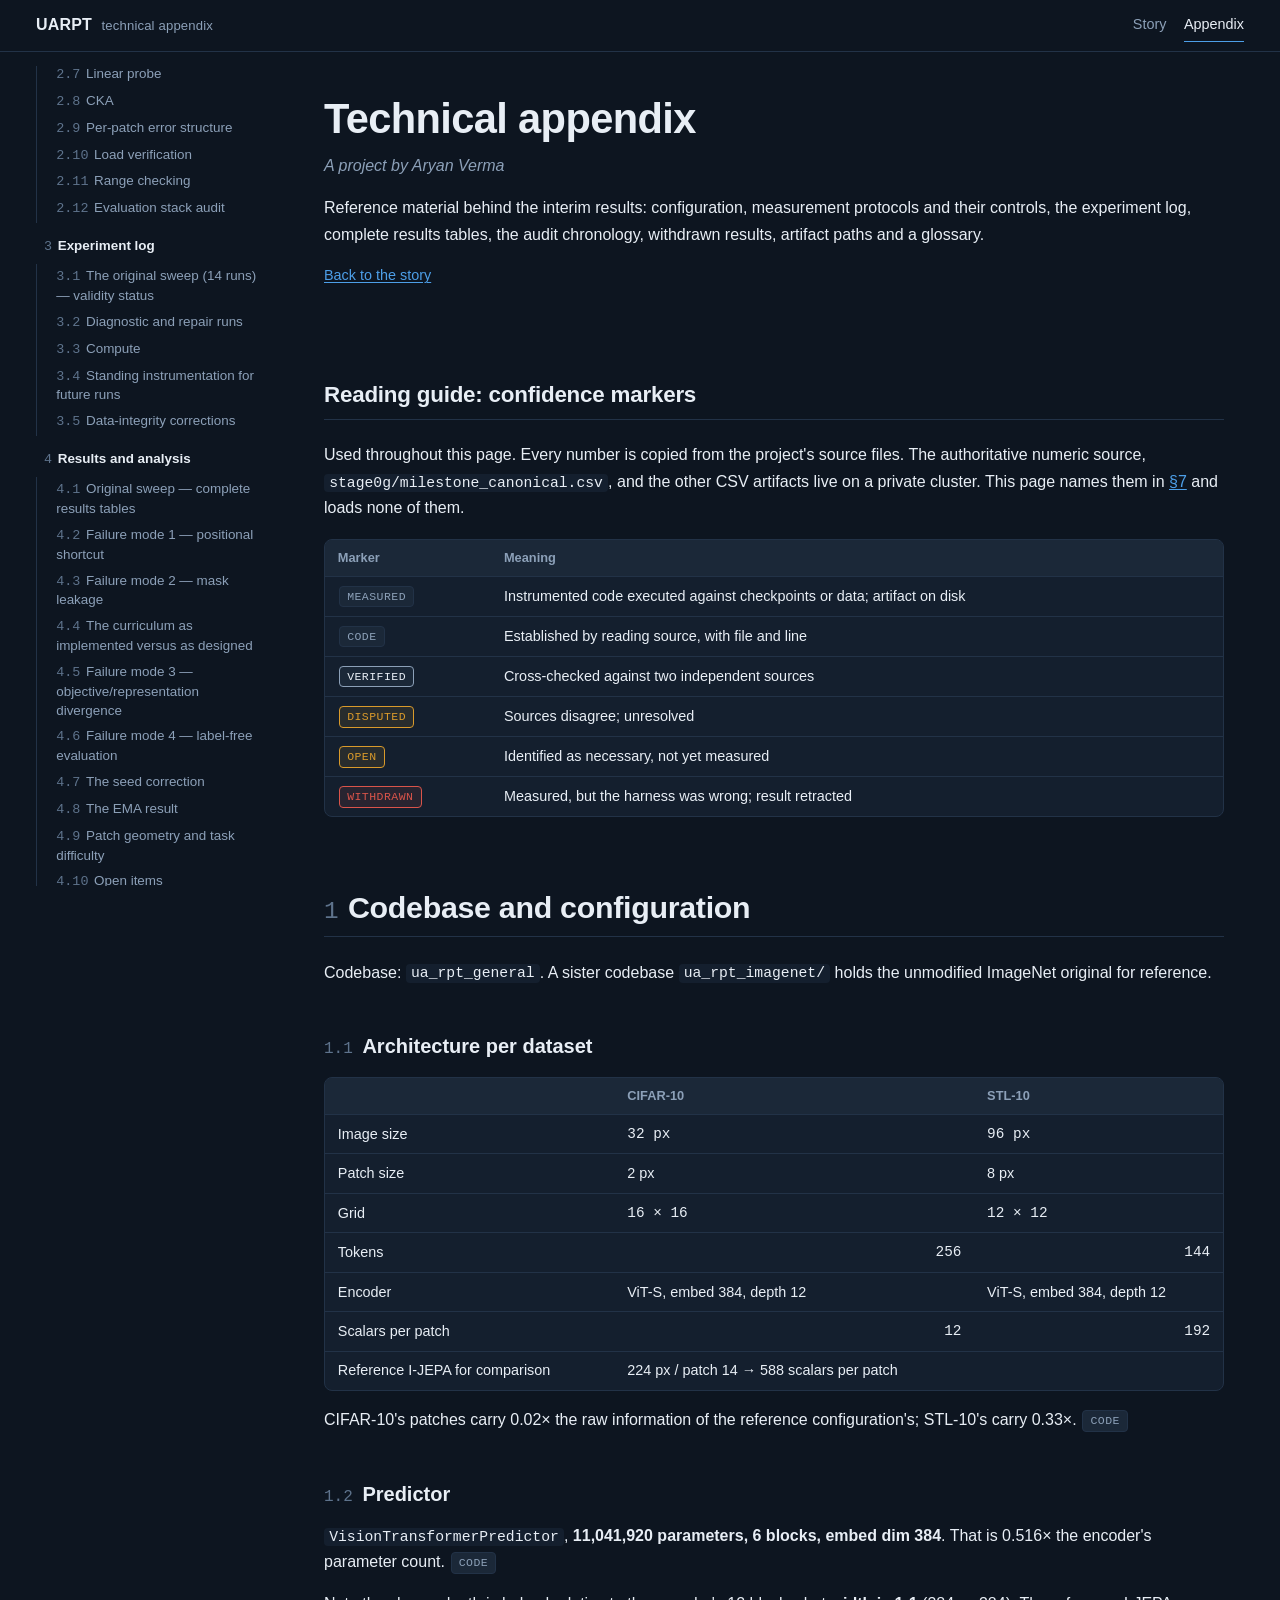
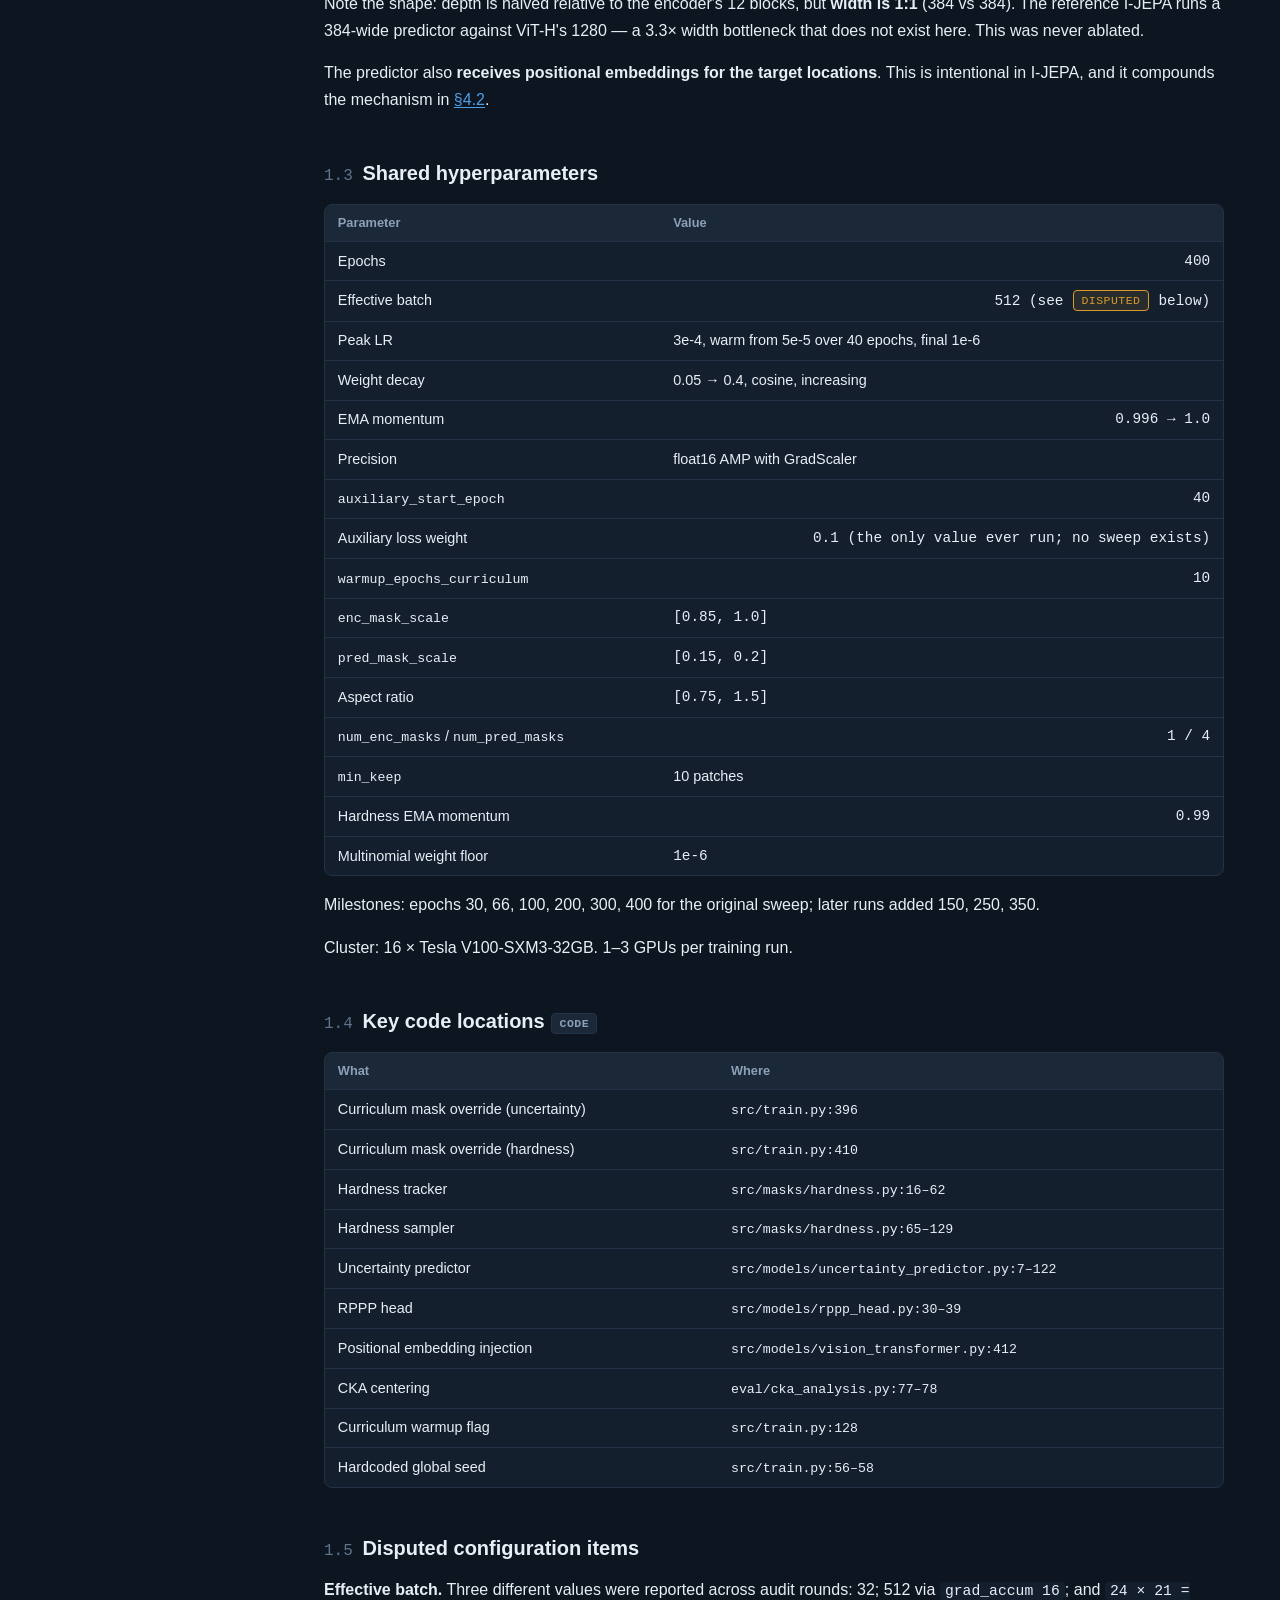
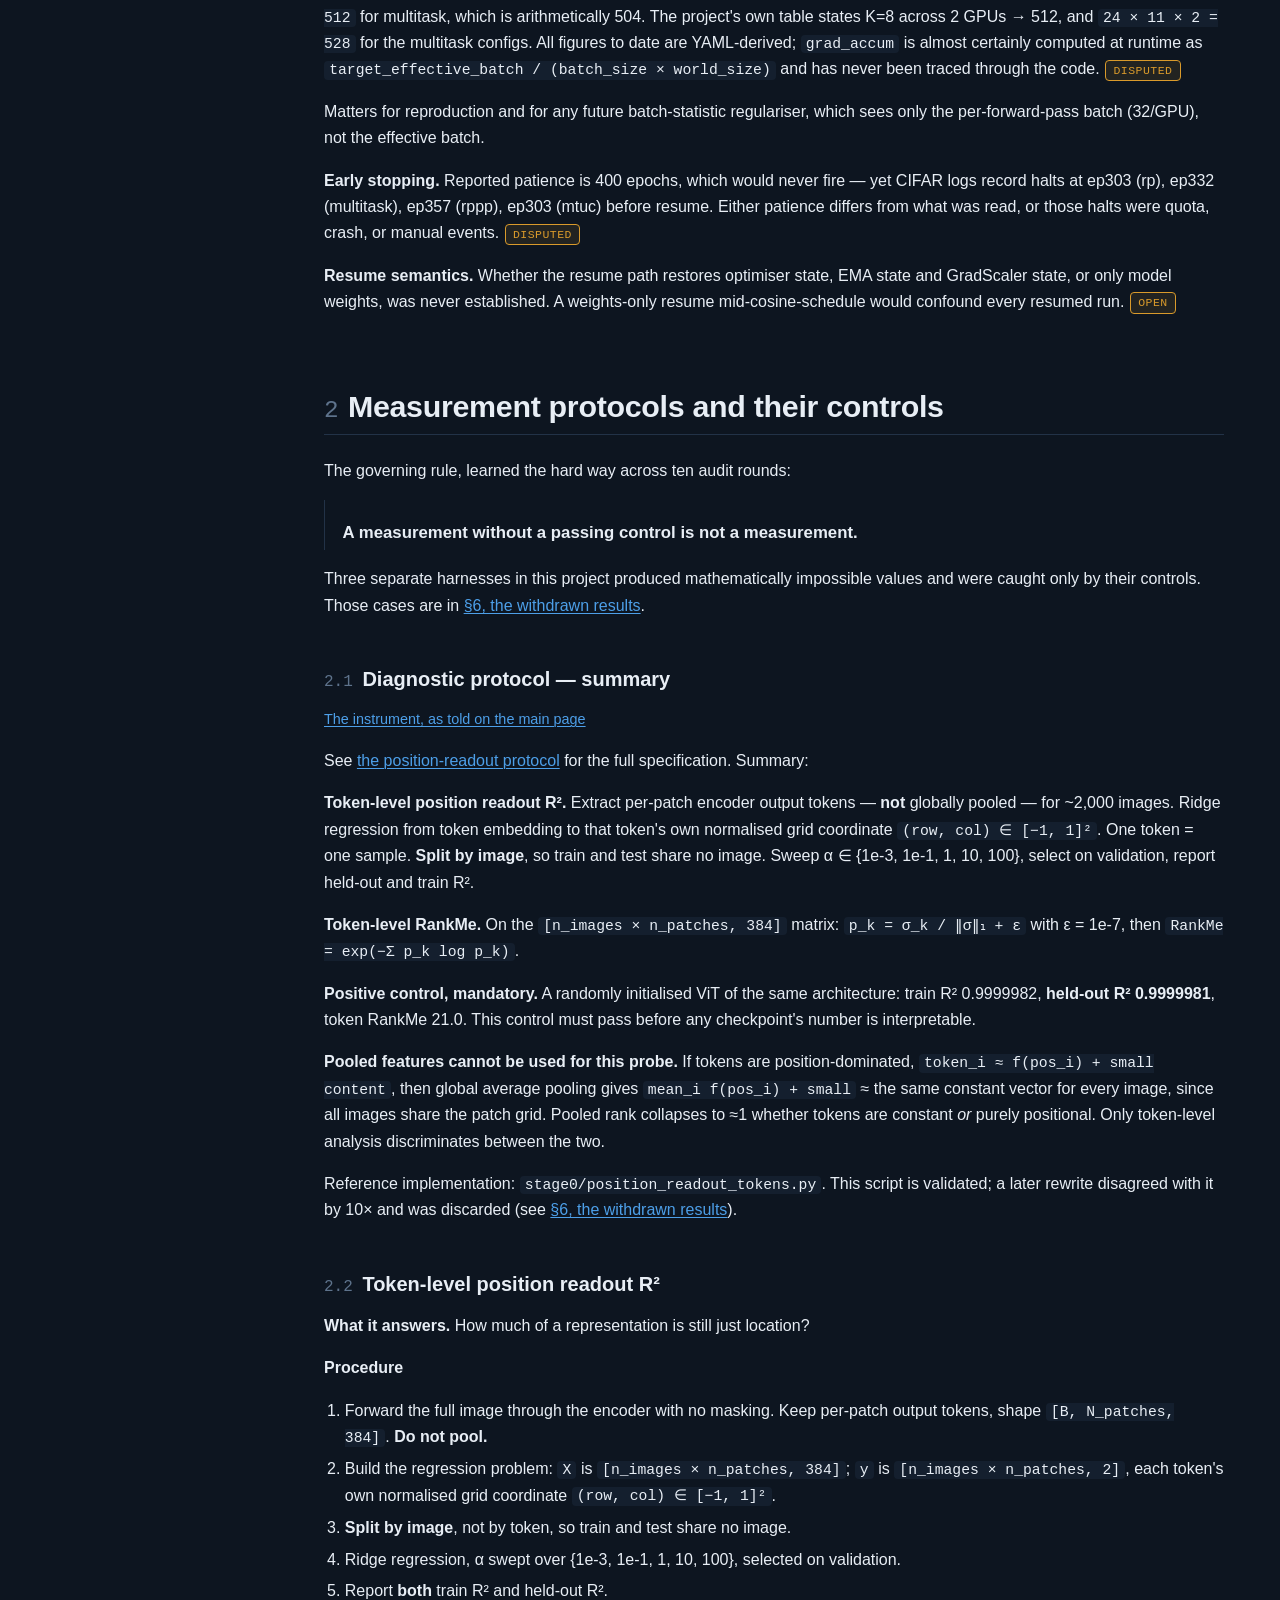
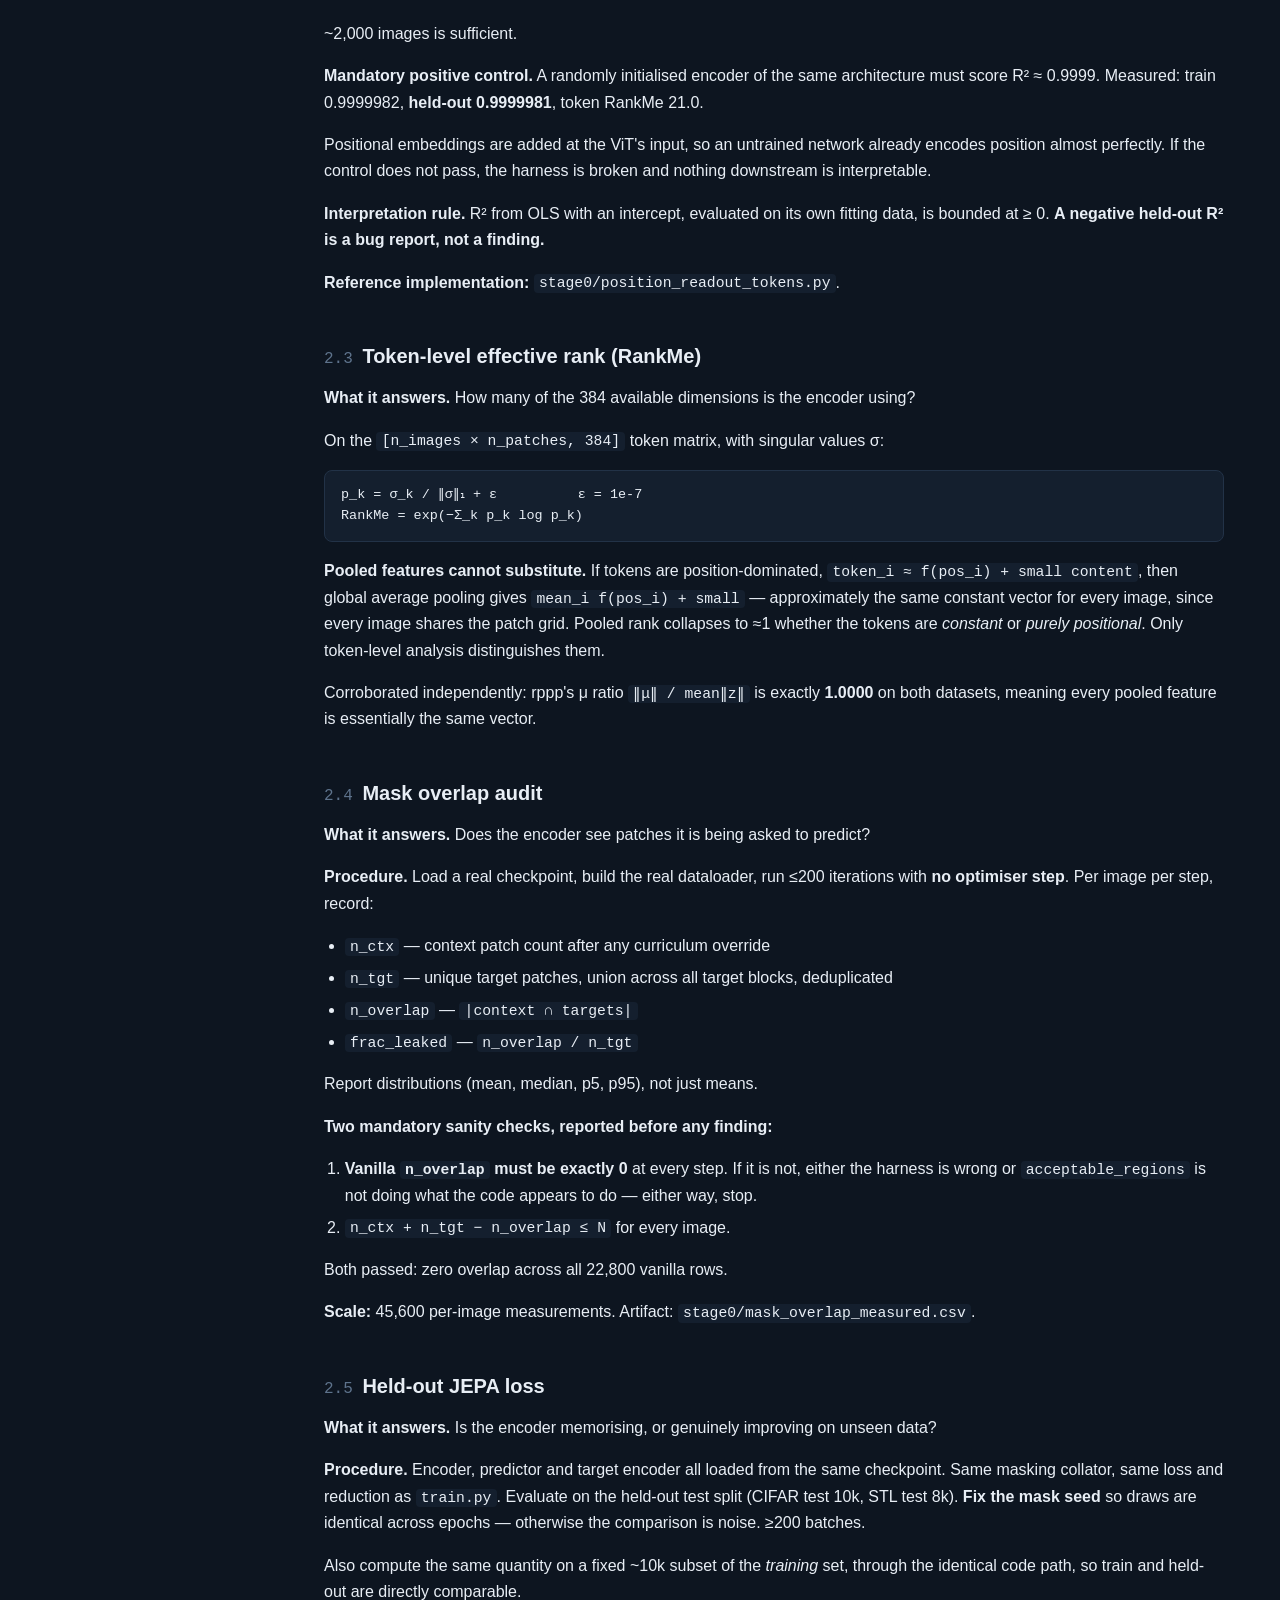
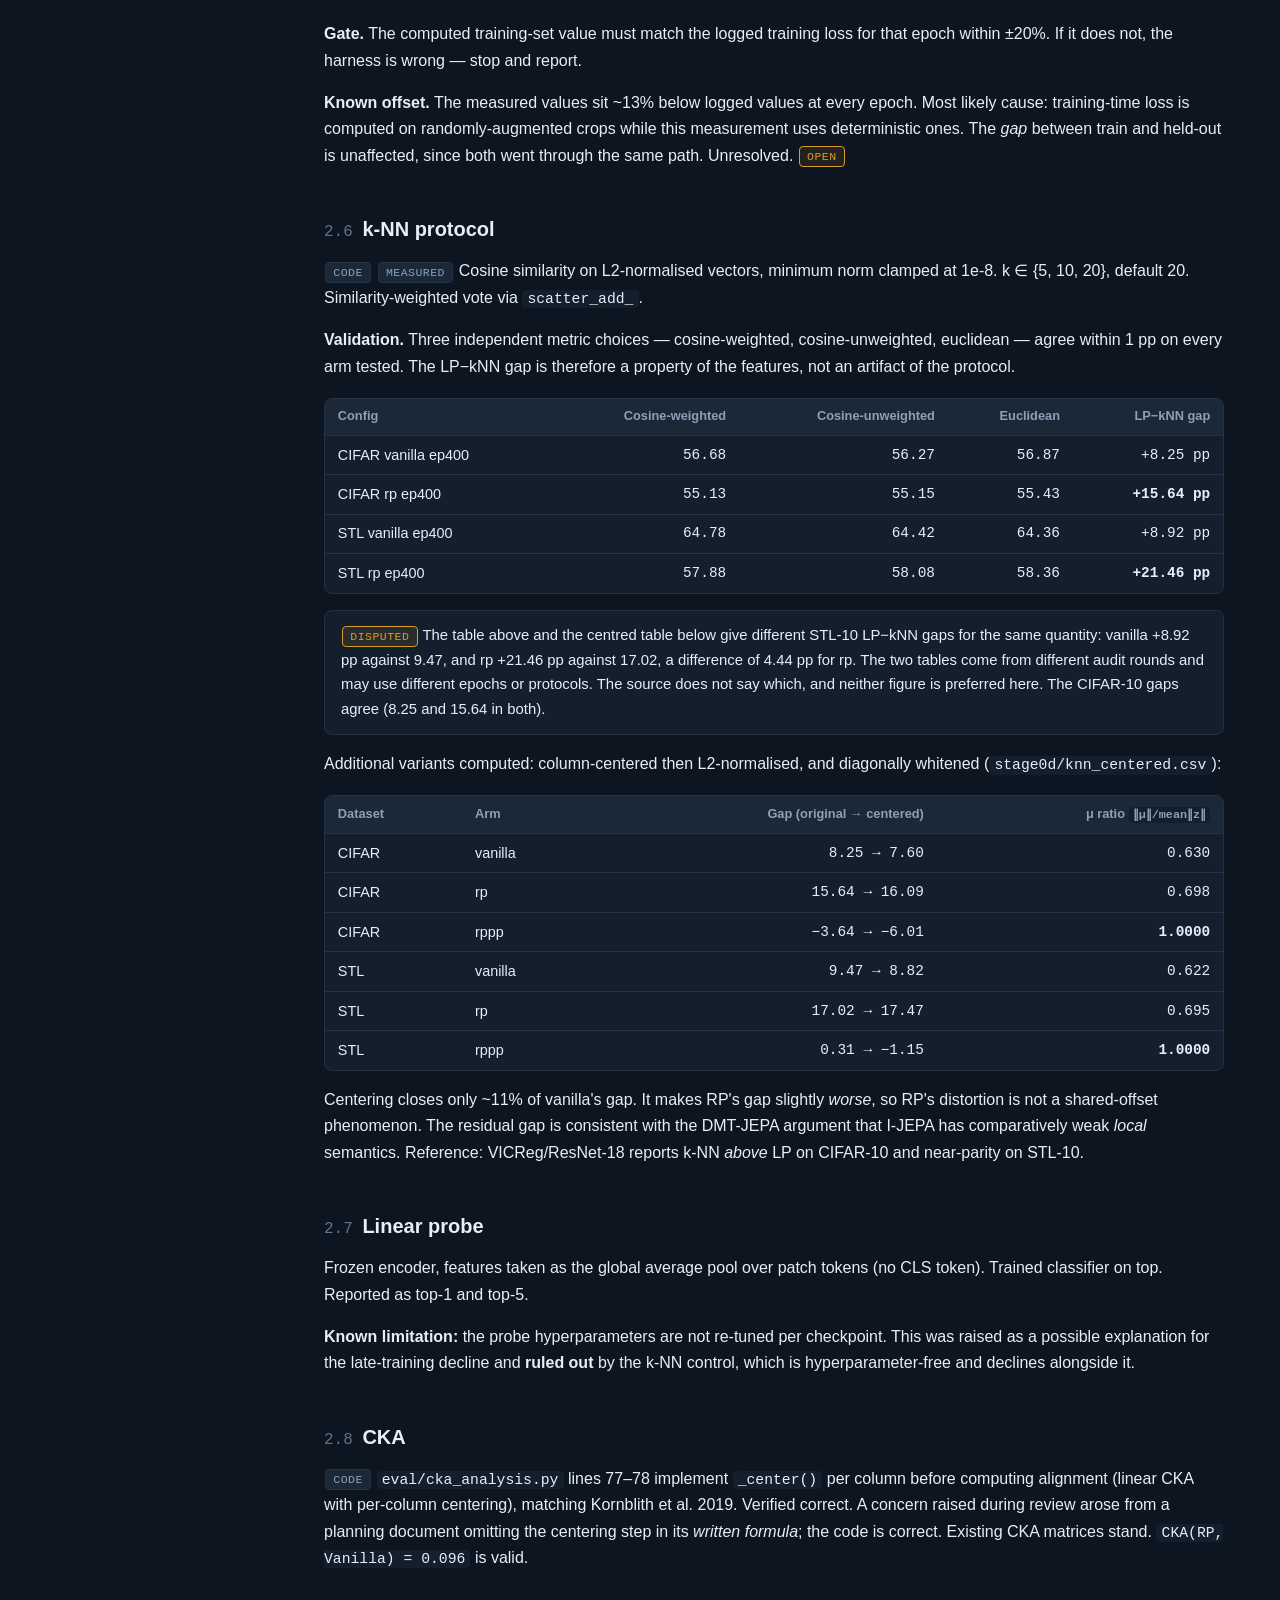
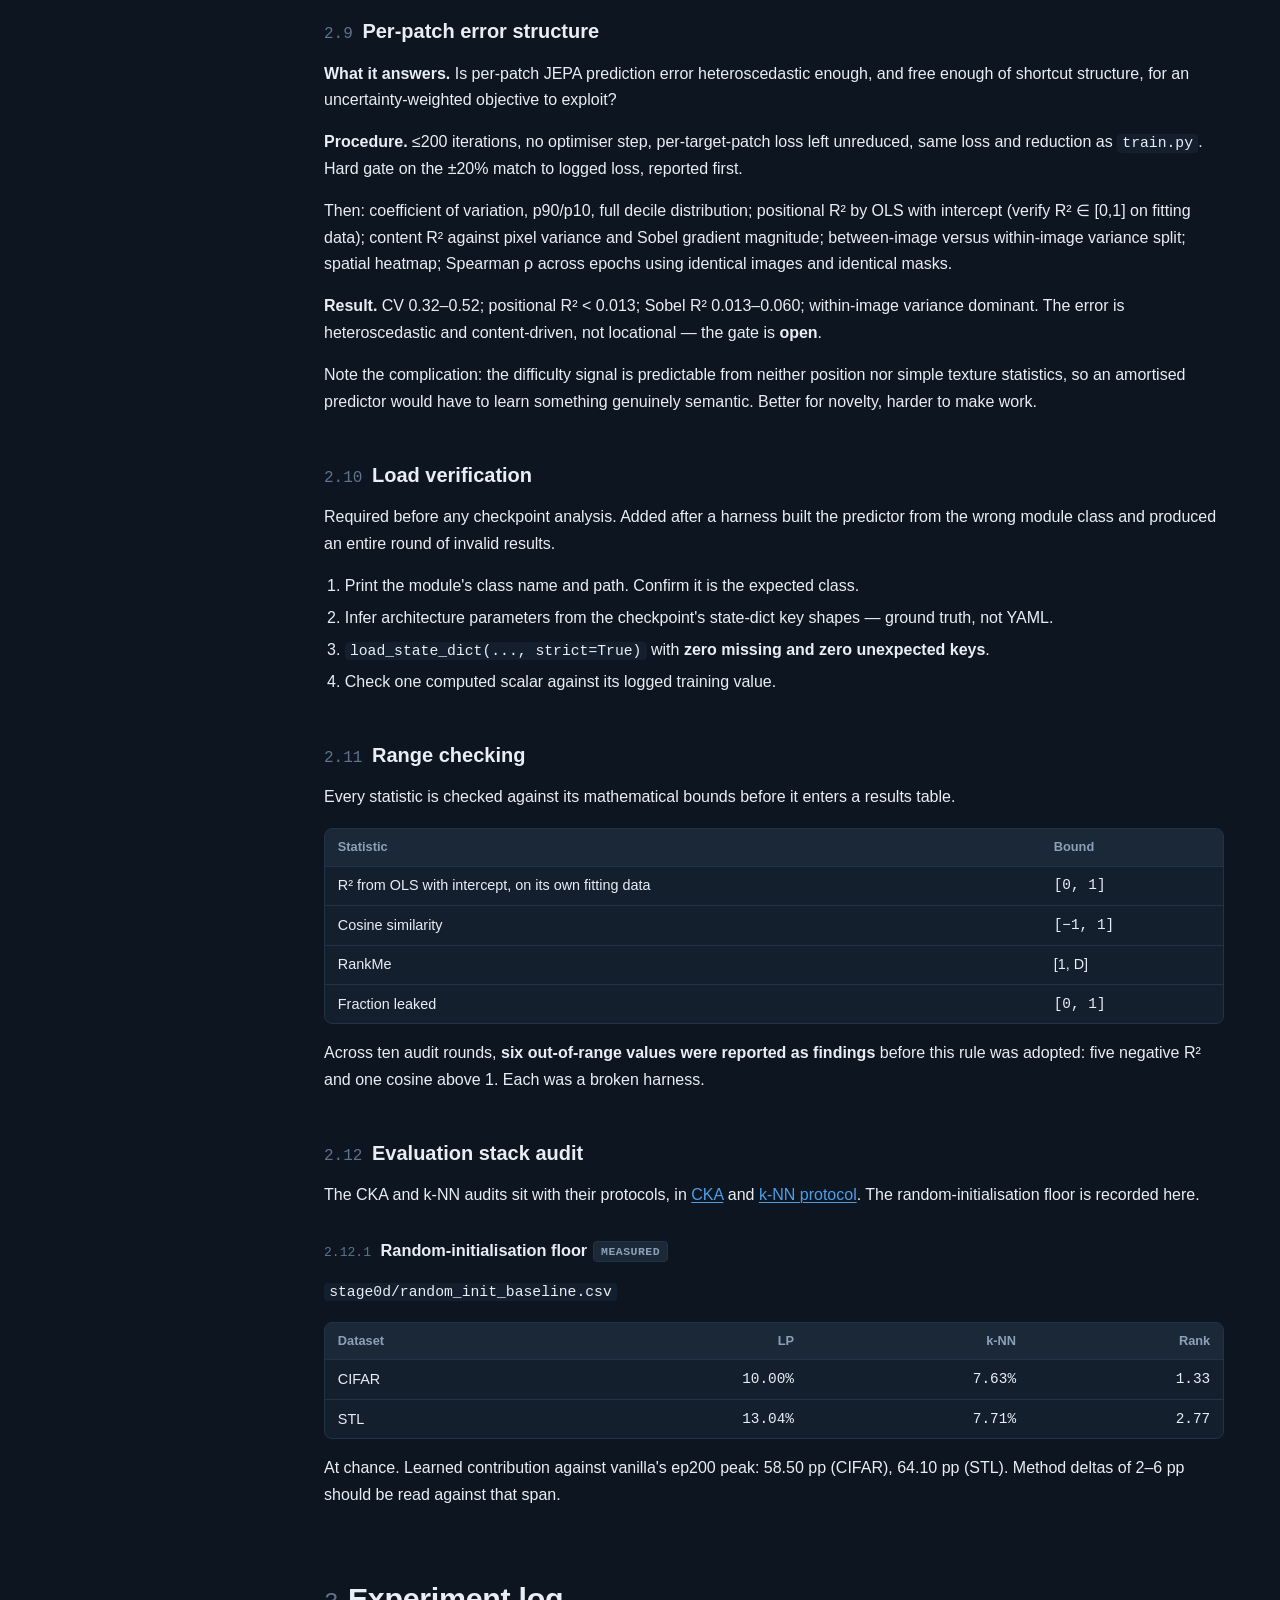
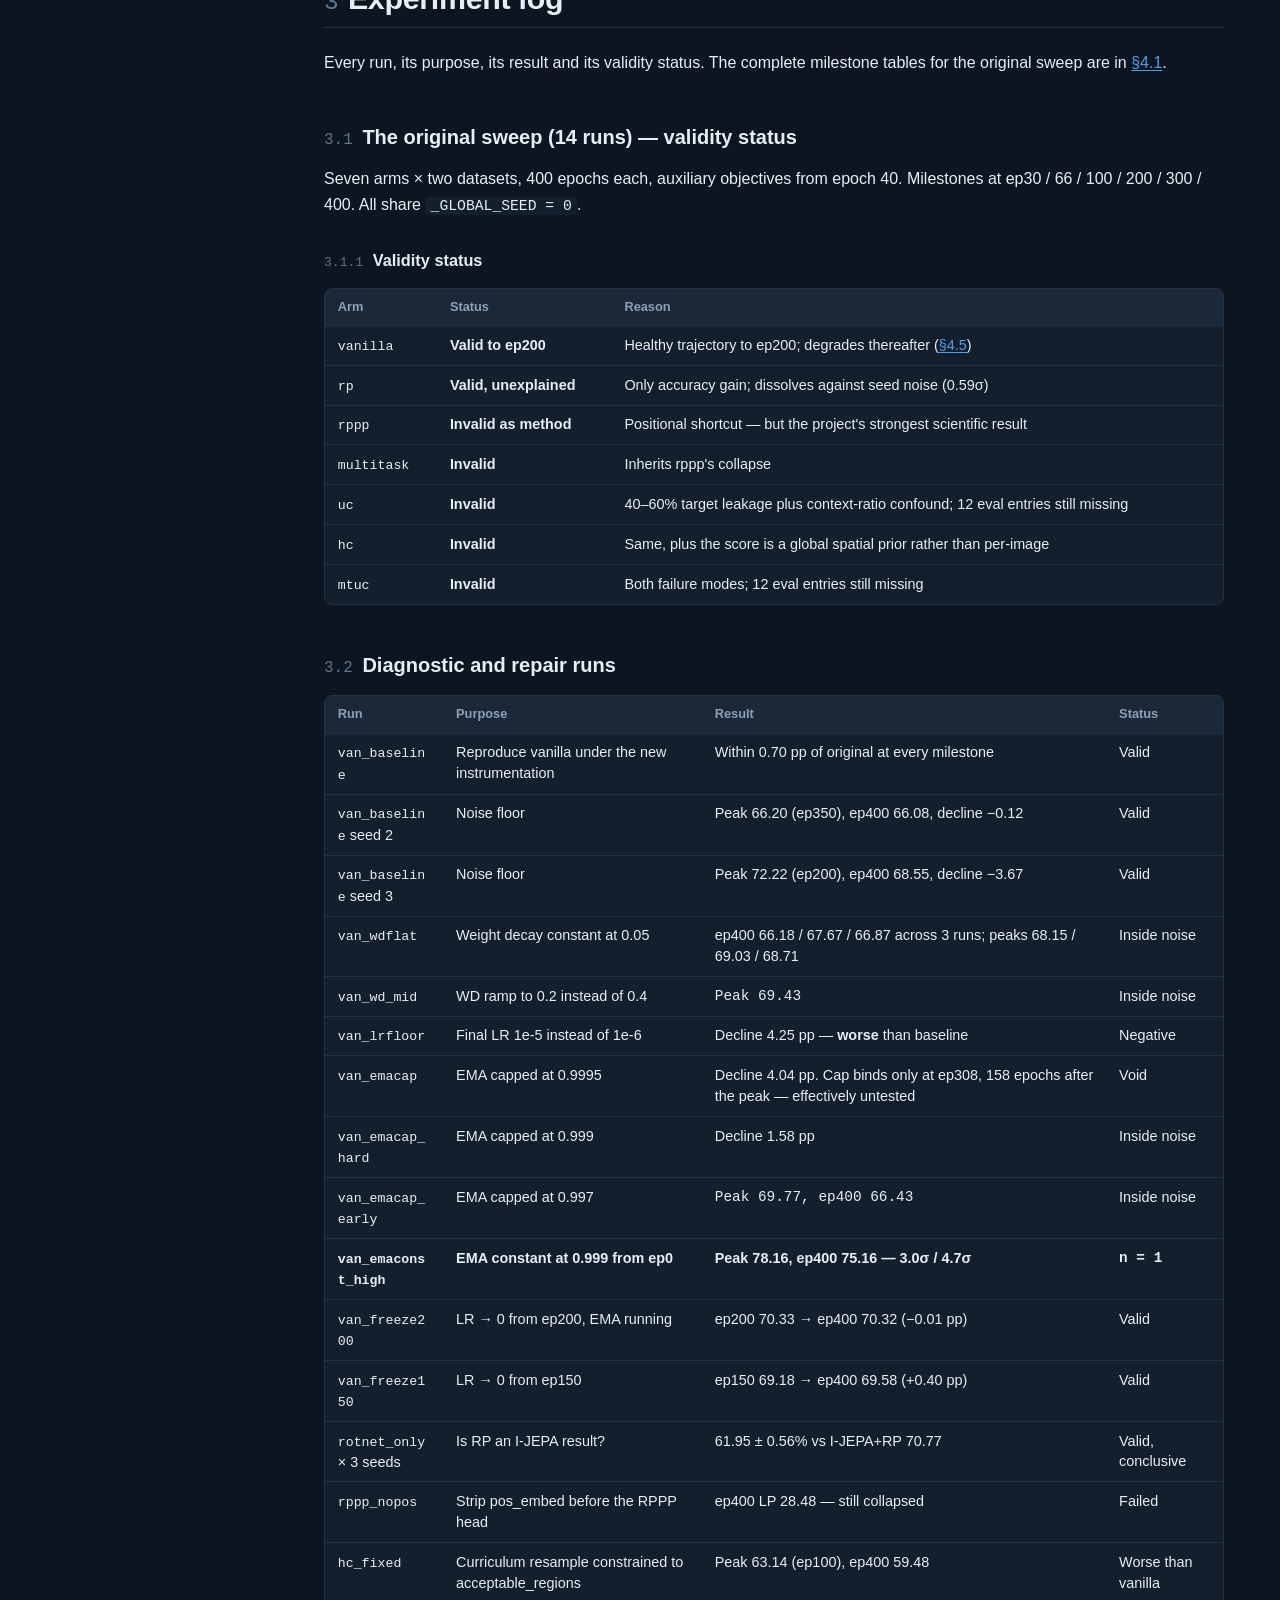
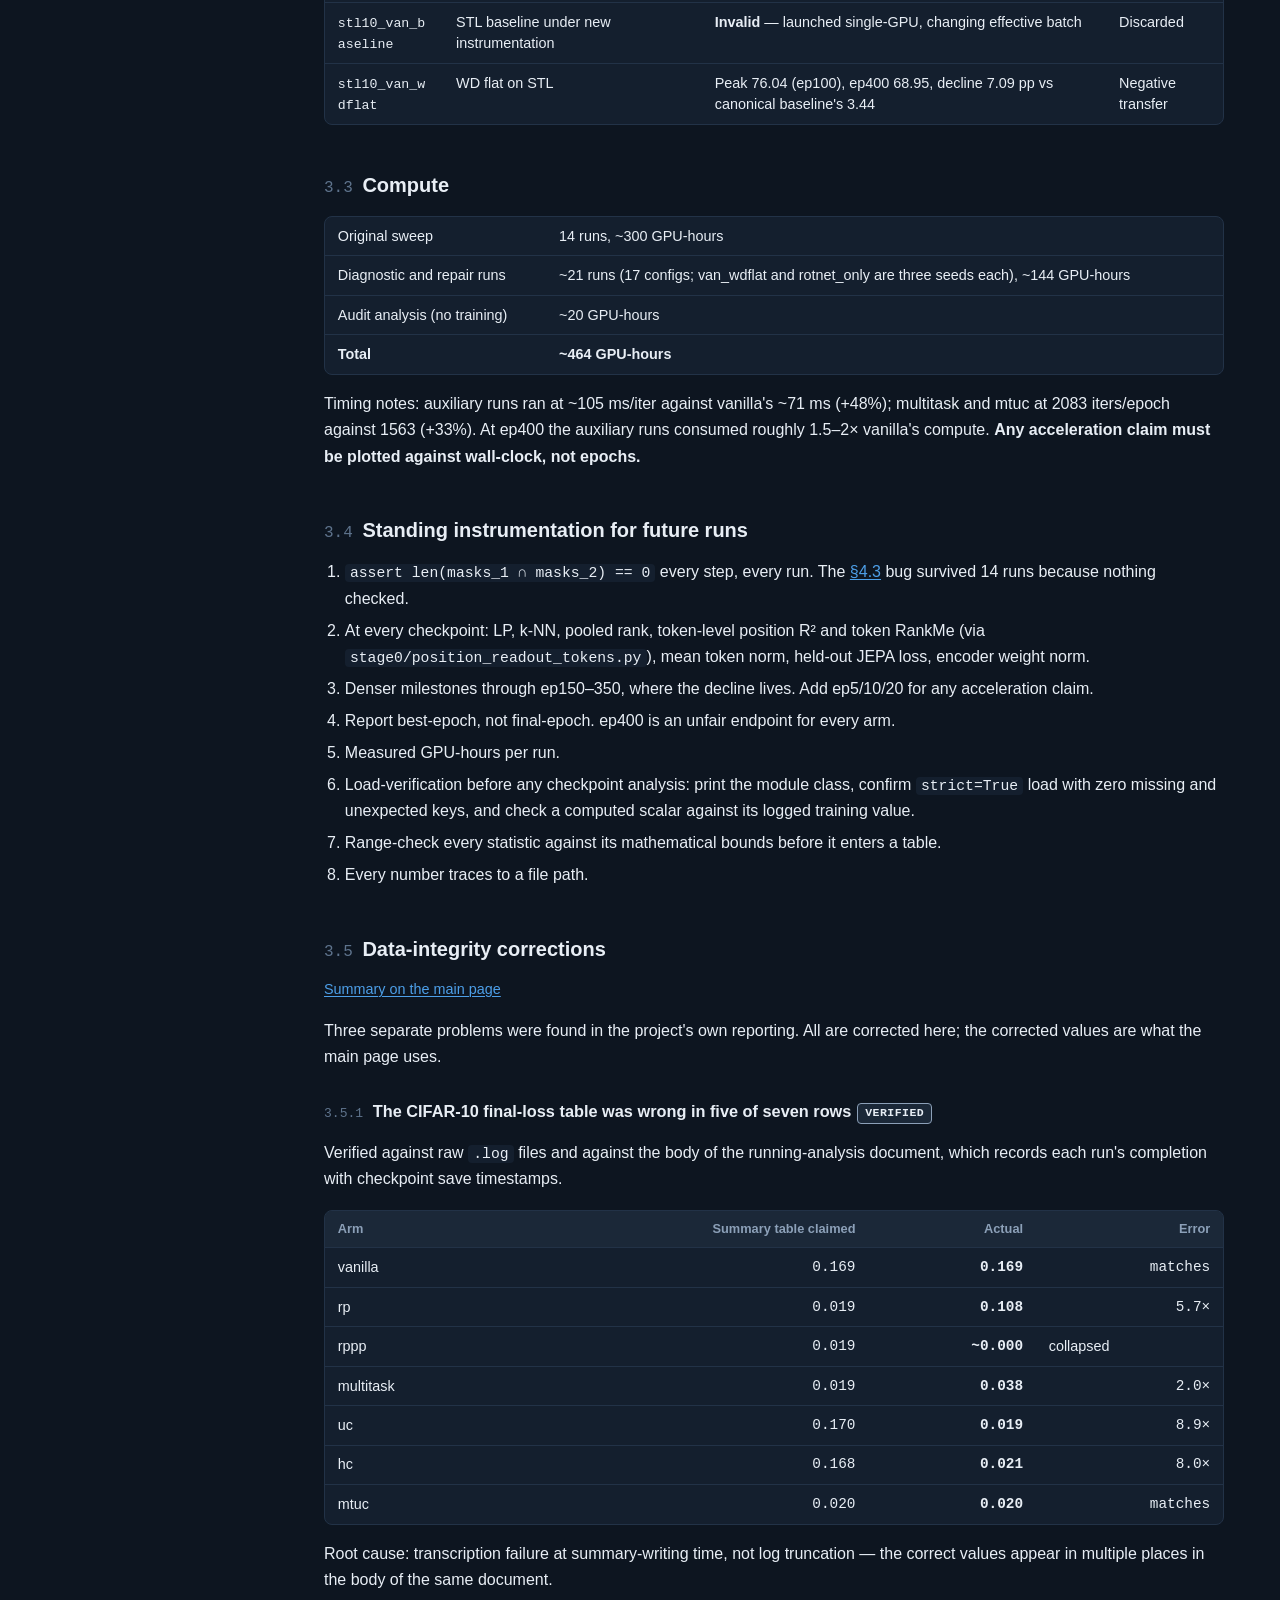
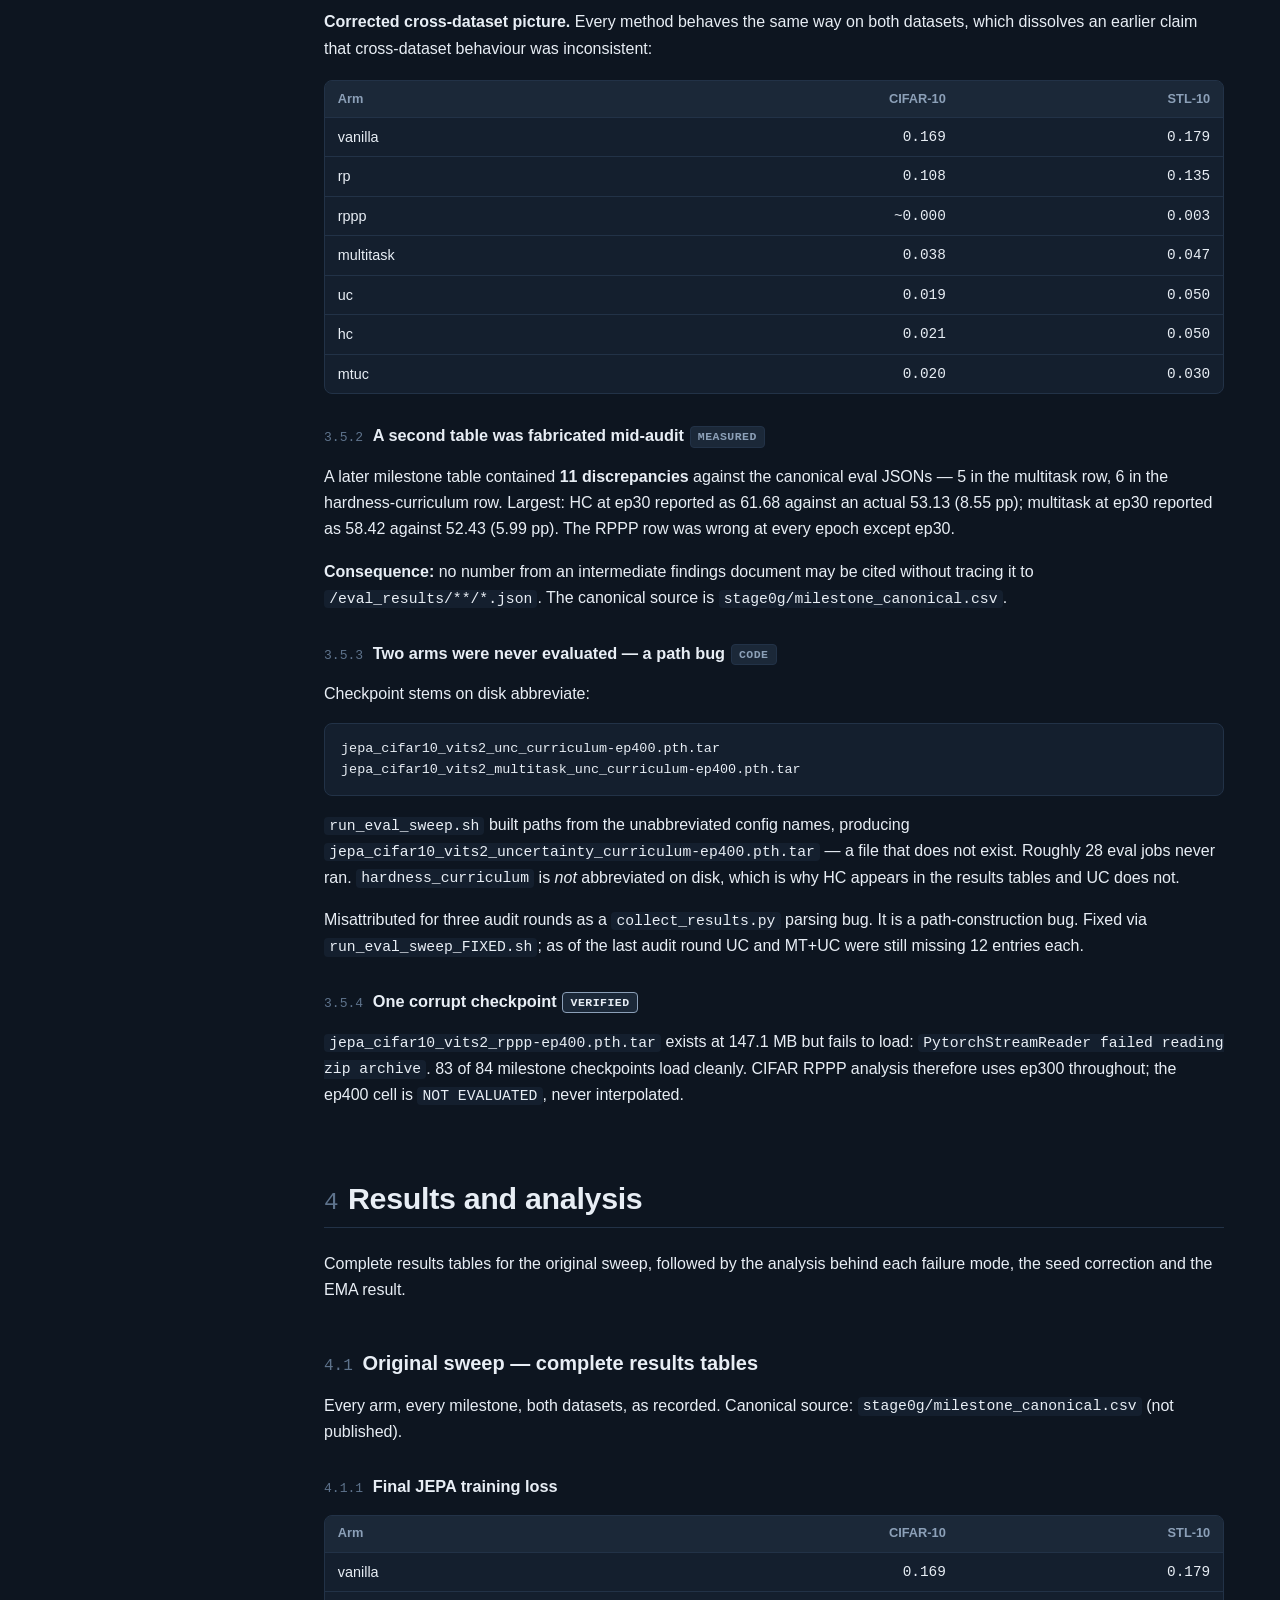
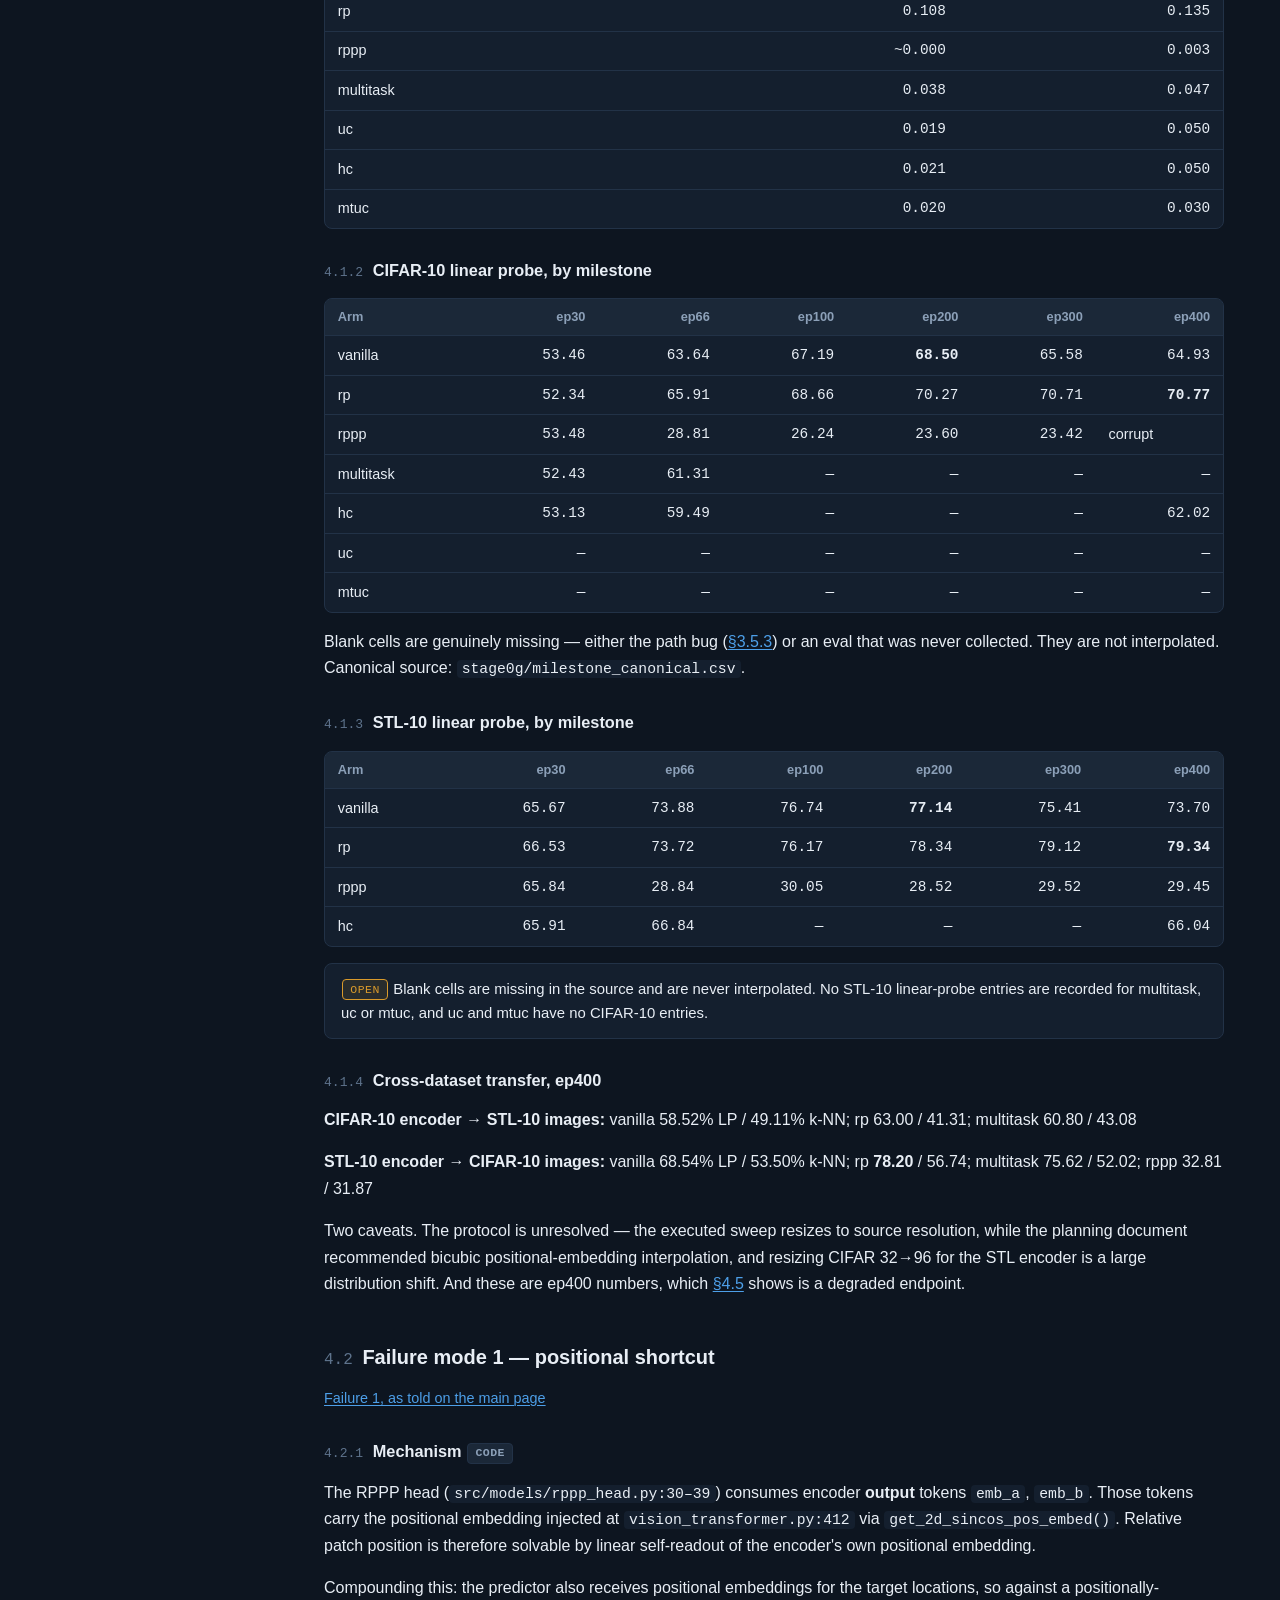
==== commit 832f696e: "Apply review fixes to the appendix and keep the main page and sources in sync Priority 1: relabel th" ====
--- a/technical.html
+++ b/technical.html
@@ -148,17 +148,17 @@
 </section>
 <section class="group" id="methods" aria-labelledby="methods-h">
 <h2 id="methods-h"><span class="num">2</span>Measurement protocols and their controls<a class="anchor" href="#methods" aria-label="Link to this section">#</a></h2>
-<p>The governing rule, learned the hard way across nine audit rounds:</p>
+<p>The governing rule, learned the hard way across ten audit rounds:</p>
 <blockquote><p><strong>A measurement without a passing control is not a measurement.</strong></p></blockquote>
-<p>Three separate harnesses in this project produced mathematically impossible values and were caught only by their controls. Those cases are in <code>07-withdrawn.md</code>.</p>
+<p>Three separate harnesses in this project produced mathematically impossible values and were caught only by their controls. Those cases are in <a href="#withdrawn">§6, the withdrawn results</a>.</p>
 <h3 id="diagnostic-protocol"><span class="num">2.1</span>Diagnostic protocol — summary<a class="anchor" href="#diagnostic-protocol" aria-label="Link to this section">#</a></h3>
 <p class="backlink"><a href="index.html#instrument">The instrument, as told on the main page</a></p>
-<p>See <a href="#methods">the measurement protocols</a> for the full specification. Summary:</p>
+<p>See <a href="#token-level-position-readout-r2">the position-readout protocol</a> for the full specification. Summary:</p>
 <p><strong>Token-level position readout R².</strong> Extract per-patch encoder output tokens — <strong>not</strong> globally pooled — for ~2,000 images. Ridge regression from token embedding to that token's own normalised grid coordinate <code>(row, col) ∈ [−1, 1]²</code>. One token = one sample. <strong>Split by image</strong>, so train and test share no image. Sweep α ∈ {1e-3, 1e-1, 1, 10, 100}, select on validation, report held-out and train R².</p>
 <p><strong>Token-level RankMe.</strong> On the <code>[n_images × n_patches, 384]</code> matrix: <code>p_k = σ_k / ‖σ‖₁ + ε</code> with ε = 1e-7, then <code>RankMe = exp(−Σ p_k log p_k)</code>.</p>
 <p><strong>Positive control, mandatory.</strong> A randomly initialised ViT of the same architecture: train R² 0.9999982, <strong>held-out R² 0.9999981</strong>, token RankMe 21.0. This control must pass before any checkpoint's number is interpretable.</p>
 <p><strong>Pooled features cannot be used for this probe.</strong> If tokens are position-dominated, <code>token_i ≈ f(pos_i) + small content</code>, then global average pooling gives <code>mean_i f(pos_i) + small</code> ≈ the same constant vector for every image, since all images share the patch grid. Pooled rank collapses to ≈1 whether tokens are constant <em>or</em> purely positional. Only token-level analysis discriminates between the two.</p>
-<p>Reference implementation: <code>stage0/position_readout_tokens.py</code>. This script is validated; a later rewrite disagreed with it by 10× and was discarded (see <a href="#withdrawn">the withdrawn results</a>).</p>
+<p>Reference implementation: <code>stage0/position_readout_tokens.py</code>. This script is validated; a later rewrite disagreed with it by 10× and was discarded (see <a href="#withdrawn">§6, the withdrawn results</a>).</p>
 <h3 id="token-level-position-readout-r2"><span class="num">2.2</span>Token-level position readout R²<a class="anchor" href="#token-level-position-readout-r2" aria-label="Link to this section">#</a></h3>
 <p><strong>What it answers.</strong> How much of a representation is still just location?</p>
 <p><strong>Procedure</strong></p>
@@ -191,14 +191,18 @@
 <p><strong>Gate.</strong> The computed training-set value must match the logged training loss for that epoch within ±20%. If it does not, the harness is wrong — stop and report.</p>
 <p><strong>Known offset.</strong> The measured values sit ~13% below logged values at every epoch. Most likely cause: training-time loss is computed on randomly-augmented crops while this measurement uses deterministic ones. The <em>gap</em> between train and held-out is unaffected, since both went through the same path. Unresolved. <span class="mk open">OPEN</span></p>
 <h3 id="k-nn-protocol"><span class="num">2.6</span>k-NN protocol<a class="anchor" href="#k-nn-protocol" aria-label="Link to this section">#</a></h3>
-<p><span class="mk code">CODE</span> Cosine similarity on L2-normalised vectors, minimum norm clamped at 1e-8. k ∈ {5, 10, 20}, default 20. Similarity-weighted vote via <code>scatter_add_</code>.</p>
+<p><span class="mk code">CODE</span> <span class="mk measured">MEASURED</span> Cosine similarity on L2-normalised vectors, minimum norm clamped at 1e-8. k ∈ {5, 10, 20}, default 20. Similarity-weighted vote via <code>scatter_add_</code>.</p>
 <p><strong>Validation.</strong> Three independent metric choices — cosine-weighted, cosine-unweighted, euclidean — agree within 1 pp on every arm tested. The LP−kNN gap is therefore a property of the features, not an artifact of the protocol.</p>
-<p>Additional variants computed: column-centered then L2-normalised, and diagonally whitened. Centering closes only ~11% of vanilla's gap.</p>
+<div class="tablewrap" tabindex="0"><table class="tbl"><thead><tr><th scope="col">Config</th><th scope="col" class="n">Cosine-weighted</th><th scope="col" class="n">Cosine-unweighted</th><th scope="col" class="n">Euclidean</th><th scope="col" class="n">LP−kNN gap</th></tr></thead><tbody><tr><td>CIFAR vanilla ep400</td><td class="n">56.68</td><td class="n">56.27</td><td class="n">56.87</td><td class="n">+8.25 pp</td></tr><tr><td>CIFAR rp ep400</td><td class="n">55.13</td><td class="n">55.15</td><td class="n">55.43</td><td class="n"><strong>+15.64 pp</strong></td></tr><tr><td>STL vanilla ep400</td><td class="n">64.78</td><td class="n">64.42</td><td class="n">64.36</td><td class="n">+8.92 pp</td></tr><tr><td>STL rp ep400</td><td class="n">57.88</td><td class="n">58.08</td><td class="n">58.36</td><td class="n"><strong>+21.46 pp</strong></td></tr></tbody></table></div>
+<div class="note"><span class="mk disputed">DISPUTED</span> The table above and the centred table below give different STL-10 LP−kNN gaps for the same quantity: vanilla +8.92 pp against 9.47, and rp +21.46 pp against 17.02, a difference of 4.44 pp for rp. The two tables come from different audit rounds and may use different epochs or protocols. The source does not say which, and neither figure is preferred here. The CIFAR-10 gaps agree (8.25 and 15.64 in both).</div>
+<p>Additional variants computed: column-centered then L2-normalised, and diagonally whitened (<code>stage0d/knn_centered.csv</code>):</p>
+<div class="tablewrap" tabindex="0"><table class="tbl"><thead><tr><th scope="col">Dataset</th><th scope="col">Arm</th><th scope="col" class="n">Gap (original → centered)</th><th scope="col" class="n">μ ratio <code>‖μ‖/mean‖z‖</code></th></tr></thead><tbody><tr><td>CIFAR</td><td>vanilla</td><td class="n">8.25 → 7.60</td><td class="n">0.630</td></tr><tr><td>CIFAR</td><td>rp</td><td class="n">15.64 → 16.09</td><td class="n">0.698</td></tr><tr><td>CIFAR</td><td>rppp</td><td class="n">−3.64 → −6.01</td><td class="n"><strong>1.0000</strong></td></tr><tr><td>STL</td><td>vanilla</td><td class="n">9.47 → 8.82</td><td class="n">0.622</td></tr><tr><td>STL</td><td>rp</td><td class="n">17.02 → 17.47</td><td class="n">0.695</td></tr><tr><td>STL</td><td>rppp</td><td class="n">0.31 → −1.15</td><td class="n"><strong>1.0000</strong></td></tr></tbody></table></div>
+<p>Centering closes only ~11% of vanilla's gap. It makes RP's gap slightly <em>worse</em>, so RP's distortion is not a shared-offset phenomenon. The residual gap is consistent with the DMT-JEPA argument that I-JEPA has comparatively weak <em>local</em> semantics. Reference: VICReg/ResNet-18 reports k-NN <em>above</em> LP on CIFAR-10 and near-parity on STL-10.</p>
 <h3 id="linear-probe"><span class="num">2.7</span>Linear probe<a class="anchor" href="#linear-probe" aria-label="Link to this section">#</a></h3>
 <p>Frozen encoder, features taken as the global average pool over patch tokens (no CLS token). Trained classifier on top. Reported as top-1 and top-5.</p>
 <p><strong>Known limitation:</strong> the probe hyperparameters are not re-tuned per checkpoint. This was raised as a possible explanation for the late-training decline and <strong>ruled out</strong> by the k-NN control, which is hyperparameter-free and declines alongside it.</p>
 <h3 id="cka"><span class="num">2.8</span>CKA<a class="anchor" href="#cka" aria-label="Link to this section">#</a></h3>
-<p><code>eval/cka_analysis.py</code> lines 77–78. Linear CKA with per-column centering, matching Kornblith et al. 2019. Verified correct.</p>
+<p><span class="mk code">CODE</span> <code>eval/cka_analysis.py</code> lines 77–78 implement <code>_center()</code> per column before computing alignment (linear CKA with per-column centering), matching Kornblith et al. 2019. Verified correct. A concern raised during review arose from a planning document omitting the centering step in its <em>written formula</em>; the code is correct. Existing CKA matrices stand. <code>CKA(RP, Vanilla) = 0.096</code> is valid.</p>
 <h3 id="per-patch-error-structure"><span class="num">2.9</span>Per-patch error structure<a class="anchor" href="#per-patch-error-structure" aria-label="Link to this section">#</a></h3>
 <p><strong>What it answers.</strong> Is per-patch JEPA prediction error heteroscedastic enough, and free enough of shortcut structure, for an uncertainty-weighted objective to exploit?</p>
 <p><strong>Procedure.</strong> ≤200 iterations, no optimiser step, per-target-patch loss left unreduced, same loss and reduction as <code>train.py</code>. Hard gate on the ±20% match to logged loss, reported first.</p>
@@ -211,18 +215,10 @@
 <h3 id="range-checking"><span class="num">2.11</span>Range checking<a class="anchor" href="#range-checking" aria-label="Link to this section">#</a></h3>
 <p>Every statistic is checked against its mathematical bounds before it enters a results table.</p>
 <div class="tablewrap" tabindex="0"><table class="tbl"><thead><tr><th scope="col">Statistic</th><th scope="col">Bound</th></tr></thead><tbody><tr><td>R² from OLS with intercept, on its own fitting data</td><td class="m">[0, 1]</td></tr><tr><td>Cosine similarity</td><td class="m">[−1, 1]</td></tr><tr><td>RankMe</td><td>[1, D]</td></tr><tr><td>Fraction leaked</td><td class="m">[0, 1]</td></tr></tbody></table></div>
-<p>Across nine audit rounds, <strong>six out-of-range values were reported as findings</strong> before this rule was adopted: five negative R² and one cosine above 1. Each was a broken harness.</p>
+<p>Across ten audit rounds, <strong>six out-of-range values were reported as findings</strong> before this rule was adopted: five negative R² and one cosine above 1. Each was a broken harness.</p>
 <h3 id="evaluation-stack"><span class="num">2.12</span>Evaluation stack audit<a class="anchor" href="#evaluation-stack" aria-label="Link to this section">#</a></h3>
-<h4 id="cka-is-correctly-implemented"><span class="num">2.12.1</span>CKA is correctly implemented <span class="mk code">CODE</span><a class="anchor" href="#cka-is-correctly-implemented" aria-label="Link to this section">#</a></h4>
-<p><code>eval/cka_analysis.py</code> lines 77–78 implement <code>_center()</code> per column before computing alignment, matching Kornblith et al. 2019. A concern raised during review arose from a planning document omitting the centering step in its <em>written formula</em>; the code is correct. Existing CKA matrices stand. <code>CKA(RP, Vanilla) = 0.096</code> is valid.</p>
-<h4 id="the-k-nn-protocol-is-sound"><span class="num">2.12.2</span>The k-NN protocol is sound <span class="mk code">CODE</span> <span class="mk measured">MEASURED</span><a class="anchor" href="#the-k-nn-protocol-is-sound" aria-label="Link to this section">#</a></h4>
-<p>Cosine on L2-normalised vectors (min-clamp 1e-8), k ∈ {5, 10, 20} default 20, similarity-weighted via <code>scatter_add_</code>. Three independent metric choices agree within 1 pp:</p>
-<div class="tablewrap" tabindex="0"><table class="tbl"><thead><tr><th scope="col">Config</th><th scope="col" class="n">Cosine-weighted</th><th scope="col" class="n">Cosine-unweighted</th><th scope="col" class="n">Euclidean</th><th scope="col" class="n">LP−kNN gap</th></tr></thead><tbody><tr><td>CIFAR vanilla ep400</td><td class="n">56.68</td><td class="n">56.27</td><td class="n">56.87</td><td class="n">+8.25 pp</td></tr><tr><td>CIFAR rp ep400</td><td class="n">55.13</td><td class="n">55.15</td><td class="n">55.43</td><td class="n"><strong>+15.64 pp</strong></td></tr><tr><td>STL vanilla ep400</td><td class="n">64.78</td><td class="n">64.42</td><td class="n">64.36</td><td class="n">+8.92 pp</td></tr><tr><td>STL rp ep400</td><td class="n">57.88</td><td class="n">58.08</td><td class="n">58.36</td><td class="n"><strong>+21.46 pp</strong></td></tr></tbody></table></div>
-<p>The gap is a property of the features, not the protocol.</p>
-<p><strong>Centered and whitened variants</strong> (<code>stage0d/knn_centered.csv</code>):</p>
-<div class="tablewrap" tabindex="0"><table class="tbl"><thead><tr><th scope="col">Dataset</th><th scope="col">Arm</th><th scope="col" class="n">Gap (original → centered)</th><th scope="col" class="n">μ ratio <code>‖μ‖/mean‖z‖</code></th></tr></thead><tbody><tr><td>CIFAR</td><td>vanilla</td><td class="n">8.25 → 7.60</td><td class="n">0.630</td></tr><tr><td>CIFAR</td><td>rp</td><td class="n">15.64 → 16.09</td><td class="n">0.698</td></tr><tr><td>CIFAR</td><td>rppp</td><td class="n">−3.64 → −6.01</td><td class="n"><strong>1.0000</strong></td></tr><tr><td>STL</td><td>vanilla</td><td class="n">9.47 → 8.82</td><td class="n">0.622</td></tr><tr><td>STL</td><td>rp</td><td class="n">17.02 → 17.47</td><td class="n">0.695</td></tr><tr><td>STL</td><td>rppp</td><td class="n">0.31 → −1.15</td><td class="n"><strong>1.0000</strong></td></tr></tbody></table></div>
-<p>Centering closes only ~11% of vanilla's gap. It makes RP's gap slightly <em>worse</em>, so RP's distortion is not a shared-offset phenomenon. The residual gap is consistent with the DMT-JEPA argument that I-JEPA has comparatively weak <em>local</em> semantics. Reference: VICReg/ResNet-18 reports k-NN <em>above</em> LP on CIFAR-10 and near-parity on STL-10.</p>
-<h4 id="random-init-floor"><span class="num">2.12.3</span>Random-initialisation floor <span class="mk measured">MEASURED</span><a class="anchor" href="#random-init-floor" aria-label="Link to this section">#</a></h4>
+<p>The CKA and k-NN audits sit with their protocols, in <a href="#cka">CKA</a> and <a href="#k-nn-protocol">k-NN protocol</a>. The random-initialisation floor is recorded here.</p>
+<h4 id="random-init-floor"><span class="num">2.12.1</span>Random-initialisation floor <span class="mk measured">MEASURED</span><a class="anchor" href="#random-init-floor" aria-label="Link to this section">#</a></h4>
 <p><code>stage0d/random_init_baseline.csv</code></p>
 <div class="tablewrap" tabindex="0"><table class="tbl"><thead><tr><th scope="col">Dataset</th><th scope="col" class="n">LP</th><th scope="col" class="n">k-NN</th><th scope="col" class="n">Rank</th></tr></thead><tbody><tr><td>CIFAR</td><td class="n">10.00%</td><td class="n">7.63%</td><td class="n">1.33</td></tr><tr><td>STL</td><td class="n">13.04%</td><td class="n">7.71%</td><td class="n">2.77</td></tr></tbody></table></div>
 <p>At chance. Learned contribution against vanilla's ep200 peak: 58.50 pp (CIFAR), 64.10 pp (STL). Method deltas of 2–6 pp should be read against that span.</p>
@@ -236,11 +232,9 @@
 <div class="tablewrap" tabindex="0"><table class="tbl"><thead><tr><th scope="col">Arm</th><th scope="col">Status</th><th scope="col">Reason</th></tr></thead><tbody><tr><td><code>vanilla</code></td><td><strong>Valid to ep200</strong></td><td>Healthy trajectory to ep200; degrades thereafter (<a href="#failure-divergence">§4.5</a>)</td></tr><tr><td><code>rp</code></td><td><strong>Valid, unexplained</strong></td><td>Only accuracy gain; dissolves against seed noise (0.59σ)</td></tr><tr><td><code>rppp</code></td><td><strong>Invalid as method</strong></td><td>Positional shortcut — but the project's strongest scientific result</td></tr><tr><td><code>multitask</code></td><td><strong>Invalid</strong></td><td>Inherits rppp's collapse</td></tr><tr><td><code>uc</code></td><td><strong>Invalid</strong></td><td>40–60% target leakage plus context-ratio confound; 12 eval entries still missing</td></tr><tr><td><code>hc</code></td><td><strong>Invalid</strong></td><td>Same, plus the score is a global spatial prior rather than per-image</td></tr><tr><td><code>mtuc</code></td><td><strong>Invalid</strong></td><td>Both failure modes; 12 eval entries still missing</td></tr></tbody></table></div>
 <h3 id="diagnostic-and-repair-runs"><span class="num">3.2</span>Diagnostic and repair runs<a class="anchor" href="#diagnostic-and-repair-runs" aria-label="Link to this section">#</a></h3>
 <div class="tablewrap" tabindex="0"><table class="tbl"><thead><tr><th scope="col">Run</th><th scope="col">Purpose</th><th scope="col">Result</th><th scope="col">Status</th></tr></thead><tbody><tr><td><code>van_baseline</code></td><td>Reproduce vanilla under the new instrumentation</td><td>Within 0.70 pp of original at every milestone</td><td>Valid</td></tr><tr><td><code>van_baseline</code> seed 2</td><td>Noise floor</td><td>Peak 66.20 (ep350), ep400 66.08, decline −0.12</td><td>Valid</td></tr><tr><td><code>van_baseline</code> seed 3</td><td>Noise floor</td><td>Peak 72.22 (ep200), ep400 68.55, decline −3.67</td><td>Valid</td></tr><tr><td><code>van_wdflat</code></td><td>Weight decay constant at 0.05</td><td>ep400 66.18 / 67.67 / 66.87 across 3 runs; peaks 68.15 / 69.03 / 68.71</td><td>Inside noise</td></tr><tr><td><code>van_wd_mid</code></td><td>WD ramp to 0.2 instead of 0.4</td><td class="m">Peak 69.43</td><td>Inside noise</td></tr><tr><td><code>van_lrfloor</code></td><td>Final LR 1e-5 instead of 1e-6</td><td>Decline 4.25 pp — <strong>worse</strong> than baseline</td><td>Negative</td></tr><tr><td><code>van_emacap</code></td><td>EMA capped at 0.9995</td><td>Decline 4.04 pp. Cap binds only at ep308, 158 epochs after the peak — effectively untested</td><td>Void</td></tr><tr><td><code>van_emacap_hard</code></td><td>EMA capped at 0.999</td><td>Decline 1.58 pp</td><td>Inside noise</td></tr><tr><td><code>van_emacap_early</code></td><td>EMA capped at 0.997</td><td class="m">Peak 69.77, ep400 66.43</td><td>Inside noise</td></tr><tr><td><strong><code>van_emaconst_high</code></strong></td><td><strong>EMA constant at 0.999 from ep0</strong></td><td><strong>Peak 78.16, ep400 75.16 — 3.0σ / 4.7σ</strong></td><td class="m"><strong>n = 1</strong></td></tr><tr><td><code>van_freeze200</code></td><td>LR → 0 from ep200, EMA running</td><td>ep200 70.33 → ep400 70.32 (−0.01 pp)</td><td>Valid</td></tr><tr><td><code>van_freeze150</code></td><td>LR → 0 from ep150</td><td>ep150 69.18 → ep400 69.58 (+0.40 pp)</td><td>Valid</td></tr><tr><td><code>rotnet_only</code> × 3 seeds</td><td>Is RP an I-JEPA result?</td><td>61.95 ± 0.56% vs I-JEPA+RP 70.77</td><td>Valid, conclusive</td></tr><tr><td><code>rppp_nopos</code></td><td>Strip pos_embed before the RPPP head</td><td>ep400 LP 28.48 — still collapsed</td><td>Failed</td></tr><tr><td><code>hc_fixed</code></td><td>Curriculum resample constrained to acceptable_regions</td><td>Peak 63.14 (ep100), ep400 59.48</td><td>Worse than vanilla</td></tr><tr><td><code>stl10_van_baseline</code></td><td>STL baseline under new instrumentation</td><td><strong>Invalid</strong> — launched single-GPU, changing effective batch</td><td>Discarded</td></tr><tr><td><code>stl10_van_wdflat</code></td><td>WD flat on STL</td><td>Peak 76.04 (ep100), ep400 68.95, decline 7.09 pp vs canonical baseline's 3.44</td><td>Negative transfer</td></tr></tbody></table></div>
-<div class="note"><span class="mk disputed">DISPUTED</span> The compute table below counts these as ~17 runs. That matches the number of rows in the table above, but <code>van_wdflat</code> and <code>rotnet_only</code> each cover three runs. The figure is reproduced as written.</div>
 <h3 id="compute"><span class="num">3.3</span>Compute<a class="anchor" href="#compute" aria-label="Link to this section">#</a></h3>
-<div class="tablewrap" tabindex="0"><table class="tbl"><tbody><tr><td>Original sweep</td><td>14 runs, ~300 GPU-hours</td></tr><tr><td>Diagnostic and repair runs</td><td>~17 runs, ~144 GPU-hours</td></tr><tr><td>Audit analysis (no training)</td><td>~20 GPU-hours</td></tr><tr><td><strong>Total</strong></td><td><strong>~444 GPU-hours</strong></td></tr></tbody></table></div>
+<div class="tablewrap" tabindex="0"><table class="tbl"><tbody><tr><td>Original sweep</td><td>14 runs, ~300 GPU-hours</td></tr><tr><td>Diagnostic and repair runs</td><td>~21 runs (17 configs; van_wdflat and rotnet_only are three seeds each), ~144 GPU-hours</td></tr><tr><td>Audit analysis (no training)</td><td>~20 GPU-hours</td></tr><tr><td><strong>Total</strong></td><td><strong>~464 GPU-hours</strong></td></tr></tbody></table></div>
 <p>Timing notes: auxiliary runs ran at ~105 ms/iter against vanilla's ~71 ms (+48%); multitask and mtuc at 2083 iters/epoch against 1563 (+33%). At ep400 the auxiliary runs consumed roughly 1.5–2× vanilla's compute. <strong>Any acceleration claim must be plotted against wall-clock, not epochs.</strong></p>
-<div class="note"><span class="mk disputed">DISPUTED</span> The component lines above do not sum to the stated total. The reconciliation is open and the figures are reproduced as written in the source.</div>
 <h3 id="standing-instrumentation-for-future-runs"><span class="num">3.4</span>Standing instrumentation for future runs<a class="anchor" href="#standing-instrumentation-for-future-runs" aria-label="Link to this section">#</a></h3>
 <ol><li><code>assert len(masks_1 ∩ masks_2) == 0</code> every step, every run. The <a href="#failure-leak">§4.3</a> bug survived 14 runs because nothing checked.</li><li>At every checkpoint: LP, k-NN, pooled rank, token-level position R² and token RankMe (via <code>stage0/position_readout_tokens.py</code>), mean token norm, held-out JEPA loss, encoder weight norm.</li><li>Denser milestones through ep150–350, where the decline lives. Add ep5/10/20 for any acceleration claim.</li><li>Report best-epoch, not final-epoch. ep400 is an unfair endpoint for every arm.</li><li>Measured GPU-hours per run.</li><li>Load-verification before any checkpoint analysis: print the module class, confirm <code>strict=True</code> load with zero missing and unexpected keys, and check a computed scalar against its logged training value.</li><li>Range-check every statistic against its mathematical bounds before it enters a table.</li><li>Every number traces to a file path.</li></ol>
 <h3 id="data-integrity"><span class="num">3.5</span>Data-integrity corrections<a class="anchor" href="#data-integrity" aria-label="Link to this section">#</a></h3>
@@ -289,22 +283,21 @@
 <h4 id="positional-evidence"><span class="num">4.2.2</span>Evidence <span class="mk measured">MEASURED</span><a class="anchor" href="#positional-evidence" aria-label="Link to this section">#</a></h4>
 <p><code>auxiliary_start_epoch = 40</code>, so ep30 is the last pre-activation milestone.</p>
 <p><strong>CIFAR-10</strong></p>
-<div class="tablewrap" tabindex="0"><table class="tbl"><thead><tr><th scope="col" class="n">Epoch</th><th scope="col" class="n">rppp R²</th><th scope="col" class="n">rppp RankMe</th><th scope="col" class="n">rppp token norm</th><th scope="col" class="n">vanilla R² / RankMe</th></tr></thead><tbody><tr><td class="n">30 (pre-aux)</td><td class="n">0.991</td><td class="n">117</td><td class="n">19.7</td><td class="n">0.989 / 119</td></tr><tr><td class="n">66</td><td class="n">0.9999</td><td class="n">9.2</td><td class="n">28.7</td><td class="n">0.981 / 208</td></tr><tr><td class="n">300</td><td class="n"><strong>1.0000</strong></td><td class="n"><strong>5.9</strong></td><td class="n">39.5</td><td class="n">0.889 / 334</td></tr></tbody></table></div>
+<div class="tablewrap" tabindex="0"><table class="tbl"><thead><tr><th scope="col" class="n">rppp epoch</th><th scope="col" class="n">rppp R²</th><th scope="col" class="n">rppp RankMe</th><th scope="col" class="n">rppp token norm</th><th scope="col" class="n">vanilla epoch</th><th scope="col" class="n">vanilla R² / RankMe</th></tr></thead><tbody><tr><td class="n">30 (pre-aux)</td><td class="n">0.991</td><td class="n">117</td><td class="n">19.7</td><td class="n">30</td><td class="n">0.989 / 119</td></tr><tr><td class="n">66</td><td class="n">0.9999</td><td class="n">9.2</td><td class="n">28.7</td><td class="n">66</td><td class="n">0.981 / 208</td></tr><tr><td class="n">300</td><td class="n"><strong>1.0000</strong></td><td class="n"><strong>5.9</strong></td><td class="n">39.5</td><td class="n">400</td><td class="n">0.889 / 334</td></tr></tbody></table></div>
+<p>rppp's last CIFAR-10 milestone is ep300 because its ep400 checkpoint is corrupt (<a href="#one-corrupt-checkpoint">§3.5.4</a>). Vanilla's last is ep400, so the final row compares rppp at ep300 with vanilla at ep400.</p>
 <p><strong>STL-10</strong></p>
 <div class="tablewrap" tabindex="0"><table class="tbl"><thead><tr><th scope="col" class="n">Epoch</th><th scope="col" class="n">rppp R²</th><th scope="col" class="n">rppp RankMe</th><th scope="col" class="n">rppp token norm</th><th scope="col" class="n">vanilla R² / RankMe</th></tr></thead><tbody><tr><td class="n">30 (pre-aux)</td><td class="n">0.975</td><td class="n">221</td><td class="n">19.6</td><td class="n">0.974 / 222</td></tr><tr><td class="n">66</td><td class="n">0.9991</td><td class="n">23.5</td><td class="n">30.1</td><td class="n">0.954 / 278</td></tr><tr><td class="n">400</td><td class="n"><strong>1.0000</strong></td><td class="n"><strong>17.2</strong></td><td class="n">37.0</td><td class="n">0.806 / 334</td></tr></tbody></table></div>
 <p>RankMe ≈ 5.9 is consistent with the dimensionality of a 2-D sin-cos positional code. Token norm rising while rank falls indicates amplification of that low-rank subspace, not simple shrinkage.</p>
-<div class="note"><span class="mk disputed">DISPUTED</span> Vanilla CIFAR-10 values 0.889 / 334 are listed at epoch 300 in the table above and at epoch 400 in the baseline signature on the main page. The source files do not agree on the milestone, and the values are reproduced as given in each place. The authoritative record is <code>stage0/position_readout_tokens.csv</code>.</div>
 <h4 id="downstream"><span class="num">4.2.3</span>Downstream <span class="mk measured">MEASURED</span><a class="anchor" href="#downstream" aria-label="Link to this section">#</a></h4>
 <p>Canonical linear probe, from <code>/eval_results/</code>:</p>
 <div class="tablewrap" tabindex="0"><table class="tbl"><thead><tr><th scope="col" class="n">Epoch</th><th scope="col" class="n">CIFAR-10</th><th scope="col" class="n">STL-10</th></tr></thead><tbody><tr><td class="n">30 (pre-aux)</td><td class="n">53.48</td><td class="n">65.84</td></tr><tr><td class="n">66</td><td class="n"><strong>28.81</strong></td><td class="n"><strong>28.84</strong></td></tr><tr><td class="n">100</td><td class="n">26.24</td><td class="n">30.05</td></tr><tr><td class="n">200</td><td class="n">23.60</td><td class="n">28.52</td></tr><tr><td class="n">300</td><td class="n">23.42</td><td class="n">29.52</td></tr><tr><td class="n">400</td><td>NOT EVALUATED (corrupt)</td><td class="n">29.45</td></tr></tbody></table></div>
 <p>The LP crash between ep30 and ep66 tracks the token-rank collapse over the identical window. Two independent measurements, same mechanism.</p>
 <p>Also: JEPA final loss ~0.000 / 0.003; pooled entropy rank 6.2 / 10.6; μ ratio <code>‖μ‖ / mean‖z‖</code> exactly <strong>1.0000</strong> on both datasets (every pooled feature is essentially the same vector); cross-dataset STL→CIFAR LP 32.81%.</p>
 <h4 id="rppp-nopos"><span class="num">4.2.4</span>The attempted fix <span class="mk measured">MEASURED</span><a class="anchor" href="#rppp-nopos" aria-label="Link to this section">#</a></h4>
-<p><code>rppp_nopos</code> — strip the positional embedding before the head. Final LP <strong>28.48%</strong>, a 2–4 pp recovery. Not a fix.</p>
+<p><code>rppp_nopos</code> — strip the positional embedding before the head. Final LP <strong>28.48%</strong>. Against CIFAR-10 rppp's ep300 value (23.42%) that is +5.06 pp. Against STL-10 rppp's ep400 value (29.45%) it is −0.97 pp. The direction therefore depends on which comparator is used, and the dataset of the <code>rppp_nopos</code> run is not stated in the source. Not a fix.</p>
 <p><strong>Why it was incomplete by construction:</strong> subtracting the input positional embedding from output tokens removes the residual-stream copy but not the positional information that has propagated non-linearly through twelve layers of attention.</p>
 <p>The position readout R² was <strong>not measured on these checkpoints</strong>, which leaves open whether the shortcut survived or whether something else destroys the representation. <span class="mk open">OPEN</span></p>
 <p>Unresolved: whether <code>pos_embed</code> is a registered buffer or an <code>nn.Parameter</code> with <code>requires_grad=False</code>. Contradictory answers were given within one audit document. <span class="mk disputed">DISPUTED</span></p>
-<div class="note"><span class="mk disputed">DISPUTED</span> The source states a 2–4 pp recovery for <code>rppp_nopos</code> but does not name the comparison point (dataset and epoch of the unmodified rppp run). The final LP of 28.48% is reproduced as recorded.</div>
 <h4 id="why-continuous-regression-does-not-fix-this"><span class="num">4.2.5</span>Why continuous regression does not fix this<a class="anchor" href="#why-continuous-regression-does-not-fix-this" aria-label="Link to this section">#</a></h4>
 <p>An early proposal was to replace discrete 144-way position classification with continuous <code>(Δrow, Δcol)</code> regression, on the theory that discrete classes are memorisable. <strong>Refuted by measurement.</strong> If absolute position is linearly decodable at R² = 1.0000, relative position is a difference of two linear decodings — equally trivial. Changing the loss does not remove a shortcut that lives in the architecture.</p>
 <p>The related claim that STL-10's smaller 144-position grid made classes more memorisable is also refuted: RPPP collapsed on CIFAR's 256-position grid too.</p>
@@ -374,8 +367,8 @@
 <p>−19.5% (CIFAR) and −20.1% (STL) across the decline window. This rules out over-regularisation: a model regularised into oblivion has a rising or flat loss.</p>
 <h4 id="heldout-loss"><span class="num">4.5.4</span>Held-out loss rules out memorisation <span class="mk measured">MEASURED</span><a class="anchor" href="#heldout-loss" aria-label="Link to this section">#</a></h4>
 <p>Measured on <code>van_baseline</code>, CIFAR-10, same masking collator and reduction as <code>train.py</code>, fixed mask seed across epochs, held-out test split:</p>
-<div class="tablewrap" tabindex="0"><table class="tbl"><thead><tr><th scope="col" class="n">Epoch</th><th scope="col" class="n">Train</th><th scope="col" class="n">Held-out</th><th scope="col" class="n">Gap</th></tr></thead><tbody><tr><td class="n">100</td><td class="n">0.1811</td><td class="n">0.1855</td><td class="n">0.44%</td></tr><tr><td class="n">200</td><td class="n">0.1887</td><td class="n">0.2009</td><td class="n">1.22%</td></tr><tr><td class="n">300</td><td class="n">0.1672</td><td class="n">0.1827</td><td class="n">1.54%</td></tr><tr><td class="n">400</td><td class="n">0.1429</td><td class="n">0.1582</td><td class="n">1.53%</td></tr></tbody></table></div>
-<p>Both fall monotonically. The gap <strong>widens to ep300 then plateaus</strong> — not "stays constant," as an intermediate document stated. A 1.5% generalisation gap after 400 epochs on 50k images is tight.</p>
+<div class="tablewrap" tabindex="0"><table class="tbl"><thead><tr><th scope="col" class="n">Epoch</th><th scope="col" class="n">Train</th><th scope="col" class="n">Held-out</th><th scope="col" class="n">Absolute difference (×100)</th><th scope="col" class="n">Relative gap</th></tr></thead><tbody><tr><td class="n">100</td><td class="n">0.1811</td><td class="n">0.1855</td><td class="n">0.44</td><td class="n">2.4%</td></tr><tr><td class="n">200</td><td class="n">0.1887</td><td class="n">0.2009</td><td class="n">1.22</td><td class="n">6.5%</td></tr><tr><td class="n">300</td><td class="n">0.1672</td><td class="n">0.1827</td><td class="n">1.54</td><td class="n">9.3%</td></tr><tr><td class="n">400</td><td class="n">0.1429</td><td class="n">0.1582</td><td class="n">1.53</td><td class="n">10.7%</td></tr></tbody></table></div>
+<p>The relative gap is the held-out minus the train loss, as a share of the train loss. Both losses are higher at ep200 than at ep100, then fall monotonically from ep200 to ep400, the decline window. The absolute gap <strong>widens to ep300 then plateaus</strong> near 0.015 — not "stays constant," as an intermediate document stated — while the relative gap grows from 2.4% to 10.7%. Held-out loss keeps falling through the decline window, so memorisation is ruled out.</p>
 <p>Note: these absolute values sit ~13% below the logged training values at every epoch. The most likely cause is that training-time loss is computed on randomly-augmented crops while this measurement uses deterministic ones. The <em>gap</em> is unaffected, since train and held-out went through the identical code path. <span class="mk open">OPEN</span></p>
 <h4 id="rank-collapse-is-not-the-mechanism-either"><span class="num">4.5.5</span>Rank collapse is not the mechanism either <span class="mk measured">MEASURED</span><a class="anchor" href="#rank-collapse-is-not-the-mechanism-either" aria-label="Link to this section">#</a></h4>
 <p>Effective rank <em>rises</em> from ep200 to ep300 on both datasets (CIFAR 201.6 → 203.5, STL 192.6 → 213.9) while LP falls 2.92 and 1.73 pp. STL's rank at ep400 (195.1) remains <em>above</em> its ep200 value despite a 3.44 pp LP loss.</p>
@@ -412,23 +405,20 @@
 <div class="tablewrap" tabindex="0"><table class="tbl"><thead><tr><th scope="col" class="n">Seed</th><th scope="col" class="n">Peak</th><th scope="col" class="n">Peak epoch</th><th scope="col" class="n">ep400</th><th scope="col" class="n">Decline</th></tr></thead><tbody><tr><td class="n">0</td><td class="n">68.50</td><td class="n">200</td><td class="n">64.93</td><td class="n">−3.57</td></tr><tr><td class="n">2</td><td class="n">66.20</td><td class="n">350</td><td class="n">66.08</td><td class="n"><strong>−0.12</strong></td></tr><tr><td class="n">3</td><td class="n">72.22</td><td class="n">200</td><td class="n">68.55</td><td class="n">−3.67</td></tr><tr><td><strong>mean ± std</strong></td><td class="n"><strong>68.97 ± 3.04</strong></td><td class="n"></td><td class="n"><strong>66.52 ± 1.85</strong></td><td class="n"><strong>−2.45 ± 2.02</strong></td></tr></tbody></table></div>
 <p><strong>Seeds change the shape of training, not just its level.</strong> One of three shows essentially no decline. Failure mode 3 is real in two of three and not universal.</p>
 <h4 id="noise-floor-claims"><span class="num">4.7.3</span>What it removed<a class="anchor" href="#noise-floor-claims" aria-label="Link to this section">#</a></h4>
-<div class="tablewrap" tabindex="0"><table class="tbl"><thead><tr><th scope="col">Claim</th><th scope="col" class="n">Measured</th><th scope="col">Against noise</th><th scope="col">Status</th></tr></thead><tbody><tr><td>RP beats vanilla</td><td class="n">+2.27 pp</td><td>0.59σ, inside seed noise</td><td>dead</td></tr><tr><td>Moderate EMA caps improve ep400</td><td class="m">+1.4 to +1.5 pp</td><td>at baseline mean (66.3–66.5 vs 66.52)</td><td>dead</td></tr><tr><td>Flat weight decay halves the decline</td><td class="n">+2.0 pp</td><td>inside noise</td><td>dead</td></tr><tr><td>Curriculum masking, leak-fixed</td><td class="n">−5.4 pp</td><td>outside noise</td><td>worse</td></tr><tr><td>RPPP shortcut fix recovers the head</td><td class="m">+2 to +4 pp</td><td>still collapsed</td><td>failed</td></tr><tr><td>EMA fixed at 0.999 from ep0</td><td class="n">+9.66 pp</td><td>3.0σ at peak</td><td>survives, n = 1, unreplicated</td></tr></tbody></table></div>
-<div class="note">The EMA row above is qualified in the note at the end of <a class="xref" href="#ema-result">§4.8</a>. <span class="mk open">OPEN</span> n = 1, unreplicated.</div>
+<div class="tablewrap" tabindex="0"><table class="tbl"><thead><tr><th scope="col">Claim</th><th scope="col" class="n">Measured</th><th scope="col">Against noise</th><th scope="col">Status</th></tr></thead><tbody><tr><td>RP beats vanilla</td><td class="n">+2.27 pp</td><td>0.59σ, inside seed noise</td><td>dead</td></tr><tr><td>Moderate EMA caps improve ep400</td><td class="m">+1.4 to +1.5 pp</td><td>at baseline mean (66.3–66.5 vs 66.52)</td><td>dead</td></tr><tr><td>Flat weight decay halves the decline</td><td class="n">+2.0 pp</td><td>inside noise</td><td>dead</td></tr><tr><td>Curriculum masking, leak-fixed</td><td class="n">−5.4 pp</td><td>outside noise</td><td>worse</td></tr><tr><td>RPPP shortcut fix recovers the head</td><td>28.48% final LP (+5.06 pp or −0.97 pp, by comparator)</td><td>still collapsed</td><td>failed</td></tr><tr><td>EMA fixed at 0.999 from ep0</td><td class="n">+9.19 pp</td><td>3.0σ at peak</td><td>survives, n = 1, unreplicated</td></tr></tbody></table></div>
 <h4 id="rotnet-control"><span class="num">4.7.4</span>The RotNet control <span class="mk measured">MEASURED</span><a class="anchor" href="#rotnet-control" aria-label="Link to this section">#</a></h4>
-<p>RotNet-only — rotation prediction head, no JEPA loss, same encoder, schedule and budget. Three seeds: <strong>61.95 ± 0.56%</strong> against I-JEPA+RP's 70.77%. An 8.82 pp gap at 15× the seed standard deviation.</p>
+<p>RotNet-only — rotation prediction head, no JEPA loss, same encoder, schedule and budget. Three seeds: <strong>61.95 ± 0.56%</strong> against I-JEPA+RP's 70.77%. An 8.82 pp gap, 15× RotNet's own three-seed standard deviation; the 70.77 comparator is n = 1 from the fixed-seed sweep (<a href="#a-note-on-the-hardcoded-seed">§4.7.5</a>).</p>
 <p>This retires the objection that "I-JEPA + RP" is RotNet with a JEPA regulariser attached. The JEPA objective does the work.</p>
-<div class="note"><span class="mk disputed">DISPUTED</span> The 70.77% comparator is a single run (n = 1; the original sweep used one fixed seed, see <a class="xref" href="#a-note-on-the-hardcoded-seed">§4.7.5</a>), whereas ± 0.56 is RotNet's own three-seed spread. The source does not state which standard deviation the 15× refers to.</div>
 <h4 id="a-note-on-the-hardcoded-seed"><span class="num">4.7.5</span>A note on the hardcoded seed<a class="anchor" href="#a-note-on-the-hardcoded-seed" aria-label="Link to this section">#</a></h4>
 <p>Because <code>_GLOBAL_SEED</code> was fixed, all 14 original runs shared identical initialisation and data order. For <em>controlled comparison between arms</em> this is a positive — the arms differ only in the intervention. It is only the variance estimate that was invalid.</p>
 <h3 id="ema-result"><span class="num">4.8</span>The EMA result<a class="anchor" href="#ema-result" aria-label="Link to this section">#</a></h3>
 <p class="backlink"><a href="index.html#survivor">The survivor, as told on the main page</a></p>
 <p><code>van_emaconst_high</code> — EMA momentum held constant at 0.999 from epoch 0, instead of ramping 0.996 → 1.0.</p>
 <div class="tablewrap" tabindex="0"><table class="tbl"><thead><tr><th scope="col">Epoch</th><th scope="col" class="n">30</th><th scope="col" class="n">66</th><th scope="col" class="n">100</th><th scope="col" class="n">150</th><th scope="col" class="n">200</th><th scope="col" class="n">250</th><th scope="col" class="n">300</th><th scope="col" class="n">350</th><th scope="col" class="n">400</th></tr></thead><tbody><tr><td>LP</td><td class="n">58.44</td><td class="n">67.45</td><td class="n">73.57</td><td class="n">77.10</td><td class="n"><strong>78.16</strong></td><td class="n">77.16</td><td class="n">76.55</td><td class="n">75.64</td><td class="n">75.16</td></tr></tbody></table></div>
-<p>Against the three-seed baseline distribution: <strong>3.0σ at peak, 4.7σ at ep400.</strong></p>
+<p>Against the three-seed baseline means: <strong>+9.19 pp at peak (78.16 against 68.97, 3.0σ)</strong> and <strong>+8.64 pp at ep400 (75.16 against 66.52, 4.7σ)</strong>. n = 1, unreplicated. (+9.66 pp against seed 0 alone.)</p>
 <p>Every other EMA variant tested clusters at 66.3–66.5% at ep400. <code>van_emacap</code> (cap 0.9995) showed a 4.04 pp decline — <em>worse</em> than baseline — because the cap only binds at ep308, 158 epochs after the LP peak, so that run was effectively identical to baseline through the entire onset of the decline. <code>van_emacap_hard</code> (cap 0.999, binding earlier) gave a 1.58 pp decline, comparable to the best weight-decay variant.</p>
 <p><strong>Mechanism, hypothesised not proven.</strong> Vanilla's ramp means the target tracks the student with a ~0.16-epoch lag early — a fast-moving, noisy objective exactly when the encoder is changing fastest — and freezes completely at the end. A constant 0.999 gives a ~0.64-epoch lag throughout.</p>
 <p><strong>Status: n = 1, unreplicated.</strong> This is the single most important open item in the project.</p>
-<div class="note"><span class="mk disputed">DISPUTED</span> The +9.66 pp headline is the difference between 78.16 and vanilla seed 0's 68.50 (n = 1, unreplicated). The 3.0σ at peak and 4.7σ at ep400 are stated against the three-seed baseline distribution; the source does not state which reference mean each σ is measured from.</div>
 <h3 id="patch-geometry"><span class="num">4.9</span>Patch geometry and task difficulty<a class="anchor" href="#patch-geometry" aria-label="Link to this section">#</a></h3>
 <p><code>stage0d/patch_diversity.csv</code>, at ep400:</p>
 <div class="tablewrap" tabindex="0"><table class="tbl"><thead><tr><th scope="col"></th><th scope="col" class="n">CIFAR-10</th><th scope="col" class="n">STL-10</th></tr></thead><tbody><tr><td>Mean within-image patch cosine similarity</td><td class="n"><strong>0.287</strong></td><td class="n"><strong>0.345</strong></td></tr><tr><td>Target effective rank</td><td class="n">273.89</td><td class="n">279.51</td></tr></tbody></table></div>
@@ -445,9 +435,8 @@
 </section>
 <section class="group" id="chronology" aria-labelledby="chronology-h">
 <h2 id="chronology-h"><span class="num">5</span>Audit chronology<a class="anchor" href="#chronology" aria-label="Link to this section">#</a></h2>
-<p>Nine rounds of review between the completion of the original sweep and the current state. Each round is listed with what it settled and what it got wrong.</p>
+<p>Ten rounds of review between the completion of the original sweep and the current state. Each round is listed with what it settled and what it got wrong.</p>
 <p>This section exists because the project's conclusions changed substantially several times, and a reader needs to know which document supersedes which. <strong>The only authoritative numeric source is <code>stage0g/milestone_canonical.csv</code></strong>, rebuilt from the eval JSONs; every intermediate findings document contains at least one error.</p>
-<div class="note"><span class="mk disputed">DISPUTED</span> The introduction above refers to nine rounds of review. The list below carries a heading for each of Round 0, 0b, 0c, 0d, 0e, 0f, 0g, 1a, 1b and 2. Whether Round 0 counts toward the nine is not stated in the source.</div>
 <h3 id="round-0-initial-review"><span class="num">5.1</span>Round 0 — initial review<a class="anchor" href="#round-0-initial-review" aria-label="Link to this section">#</a></h3>
 <p>External review of the project documentation and the proposed upgrade plan. Ten investigation tasks issued, no new training.</p>
 <p><strong>Settled:</strong> CKA implementation verified correct (concern withdrawn). The curriculum mask override traced to <code>train.py:396</code> / <code>:410</code>. The RPPP head wiring traced. One corrupt checkpoint found.</p>
@@ -472,7 +461,7 @@
 <p><strong>Settled:</strong> the canonical milestone table rebuilt from eval JSONs. RP's best-versus-best figure verified. The training-loss trajectory obtained, showing loss falling while accuracy declined. Decline timing mapped and found to be dataset-asymmetric.</p>
 <p><strong>Not done:</strong> the overfitting test was reported as complete but never performed — training loss was compared against accuracy rather than against held-out loss. The schedule ablation was specified but not launched.</p>
 <h3 id="round-1a"><span class="num">5.8</span>Round 1a<a class="anchor" href="#round-1a" aria-label="Link to this section">#</a></h3>
-<p><strong>Settled:</strong> held-out JEPA loss finally measured. Both train and test loss fall; the gap widens to ep300 then plateaus at 1.5%. <strong>Memorisation ruled out</strong> — the finding is objective/representation divergence.</p>
+<p><strong>Settled:</strong> held-out JEPA loss finally measured. Both train and test loss fall; the absolute gap widens to ep300 then plateaus near 0.015, while the relative gap grows from 2.4% to 10.7%. <strong>Memorisation ruled out</strong> — the finding is objective/representation divergence.</p>
 <p><strong>Wrong:</strong> a claim that three schedule-ablation variants had all failed to eliminate the decline appeared in the recommendations section with no supporting table, no artifacts, and no corresponding entry in the cost accounting.</p>
 <h3 id="round-1b"><span class="num">5.9</span>Round 1b<a class="anchor" href="#round-1b" aria-label="Link to this section">#</a></h3>
 <p><strong>Settled:</strong> the ablation claim substantiated with full curves. Position readout across the decline window confirmed monotone, so position is not the mechanism. Target drift confirmed smooth with no knee.</p>
@@ -480,7 +469,7 @@
 <h3 id="round-2"><span class="num">5.10</span>Round 2<a class="anchor" href="#round-2" aria-label="Link to this section">#</a></h3>
 <p>Closing experimental round. Seed bug fixed; genuine three-seed replication run.</p>
 <p><strong>Settled:</strong></p>
-<ul><li>True seed variance: <strong>±3.04 pp at peak, ±1.85 pp at ep400</strong> — ten times the previous figure. Several prior claims dissolved against it.</li><li>The freeze test: stopping the optimiser at the peak costs 0.01 pp over 200 further epochs. <strong>The optimiser drives the decline.</strong></li><li>RotNet-only across three seeds: 61.95 ± 0.56% against I-JEPA+RP's 70.77%. The JEPA objective does the work.</li><li>Label-free metrics miss the LP peak by 89–167 epochs.</li><li>The error-structure gate: CV 0.32–0.52, positional R² &lt; 0.013 — open.</li><li><code>van_emaconst_high</code>: +9.66 pp at peak, 3.0σ. <strong>n = 1, unreplicated.</strong></li></ul>
+<ul><li>True seed variance: <strong>±3.04 pp at peak, ±1.85 pp at ep400</strong> — ten times the previous figure. Several prior claims dissolved against it.</li><li>The freeze test: stopping the optimiser at the peak costs 0.01 pp over 200 further epochs. <strong>The optimiser drives the decline.</strong></li><li>RotNet-only across three seeds: 61.95 ± 0.56% against I-JEPA+RP's 70.77%. The JEPA objective does the work.</li><li>Label-free metrics miss the LP peak by 89–167 epochs.</li><li>The error-structure gate: CV 0.32–0.52, positional R² &lt; 0.013 — open.</li><li><code>van_emaconst_high</code>: +9.19 pp at peak against the three-seed baseline mean, 3.0σ. <strong>n = 1, unreplicated.</strong></li></ul>
 <h3 id="recurring-failure-patterns"><span class="num">5.11</span>Recurring failure patterns<a class="anchor" href="#recurring-failure-patterns" aria-label="Link to this section">#</a></h3>
 <p>Worth recording, because they cost more time than any single experiment.</p>
 <ol><li><strong>Argument substituted for measurement.</strong> A required measurement was replaced with reasoning from configuration files in five separate rounds. Twice the substituted reasoning produced a number that was wrong by more than 2×.</li><li><strong>Out-of-range statistics reported as findings.</strong> Six times — five negative R² values and one cosine above 1. Each was a broken harness, and in each case the impossible value was annotated and reasoned past rather than treated as a stop condition.</li><li><strong>Summary tables diverging from their own source data.</strong> Twice: once in the original running-analysis document (5 of 7 rows wrong) and once mid-audit (11 entries).</li><li><strong>Claims appearing only in summary or implications sections</strong>, with no body section or table behind them.</li><li><strong>Controls skipped.</strong> The mask-overlap control and the random-init probe control both caught real bugs on the rounds where they were run, and both were omitted on earlier rounds where bugs went undetected.</li></ol>
@@ -522,13 +511,13 @@
 <p>Not errors of measurement, but of inference: each was compared against a seed variance estimate that was ten times too small.</p>
 <div class="tablewrap" tabindex="0"><table class="tbl"><thead><tr><th scope="col">Claim</th><th scope="col">Measured</th><th scope="col">Against ±3.04 pp</th><th scope="col">Status</th></tr></thead><tbody><tr><td>Rotation prediction beats vanilla</td><td class="n">+2.27 pp</td><td>0.59σ, inside seed noise</td><td>dead</td></tr><tr><td>Moderate EMA caps improve ep400</td><td class="m">+1.4 to +1.5 pp</td><td>sits at the baseline mean (66.3–66.5 vs 66.52)</td><td>dead</td></tr><tr><td>Flat weight decay halves the decline</td><td class="n">+2.0 pp</td><td>inside noise</td><td>dead</td></tr><tr><td><code>van_emacap</code> (0.9995) tests the EMA hypothesis</td><td>4.04 pp decline</td><td>cap binds only at ep308, 158 epochs after the peak</td><td>void, not tested</td></tr></tbody></table></div>
 <h3 id="process-note"><span class="num">6.9</span>Process note<a class="anchor" href="#process-note" aria-label="Link to this section">#</a></h3>
-<p>Across nine audit rounds, <strong>six arithmetically impossible values were reported as findings</strong>: five negative R² from OLS regressions with an intercept (bounded ≥ 0 on their own fitting data) and one cosine similarity above 1. In every case the impossible value was annotated and reasoned past rather than treated as a stop condition.</p>
+<p>Across ten audit rounds, <strong>six arithmetically impossible values were reported as findings</strong>: five negative R² from OLS regressions with an intercept (bounded ≥ 0 on their own fitting data) and one cosine similarity above 1. In every case the impossible value was annotated and reasoned past rather than treated as a stop condition.</p>
 <p>Every statistic should be range-checked against its mathematical bounds before it enters a results table. See <a href="#range-checking">§2.11</a>.</p>
 </section>
 <section class="group" id="artifacts" aria-labelledby="artifacts-h">
 <h2 id="artifacts-h"><span class="num">7</span>Artifact index<a class="anchor" href="#artifacts" aria-label="Link to this section">#</a></h2>
 <p>All paths are on the DGX cluster under the project root. <strong>These files are not published with this site.</strong></p>
-<div class="tablewrap" tabindex="0"><table class="tbl"><thead><tr><th scope="col">Path</th><th scope="col">Contents</th></tr></thead><tbody><tr><td><code>stage0g/milestone_canonical.csv</code></td><td><strong>Authoritative</strong> — 59 rows, LP / k-NN / ranks, all arms × milestones × datasets, rebuilt from eval JSONs</td></tr><tr><td><code>stage0g/milestone_discrepancies.csv</code></td><td>The 11 fabricated table entries</td></tr><tr><td><code>stage0g/g2_training_loss_trajectory.csv</code></td><td>Per-epoch training JEPA loss, both datasets</td></tr><tr><td><code>stage0g/g5_decline_timing.csv</code></td><td>Per-interval deltas</td></tr><tr><td><code>stage0/mask_overlap_measured.csv</code></td><td>45,600 rows: n_ctx, n_tgt, n_overlap, frac_leaked, sanity_ok</td></tr><tr><td><code>stage0/position_readout_tokens.csv</code></td><td>Validated position R² / token RankMe / token norm</td></tr><tr><td><code>stage0/position_readout_tokens.py</code></td><td><strong>The working probe</strong> — use this one</td></tr><tr><td><code>stage0/c5_knn_protocol.txt</code>, <code>c5_knn_variants.csv</code></td><td>Protocol audit + three-variant results</td></tr><tr><td><code>stage0d/knn_centered.csv</code></td><td>Centered/whitened k-NN + μ ratio</td></tr><tr><td><code>stage0d/milestone_curves.csv</code></td><td>LP / k-NN / rank at every milestone</td></tr><tr><td><code>stage0d/random_init_baseline.csv</code></td><td>Random-init floor</td></tr><tr><td><code>stage0d/patch_size_config_audit.csv</code></td><td>Patch geometry</td></tr><tr><td><code>stage0d/patch_diversity.csv</code></td><td>Within-image target similarity</td></tr><tr><td><code>stage0d/D6_DEFINITIONS_FROM_SOURCE.md</code></td><td>Hardness / UC definitions with file:line</td></tr><tr><td><code>stage0f/*</code>, <code>stage1a/*</code>, <code>stage1b/*</code>, <code>stage2/*</code></td><td>Later audit rounds</td></tr><tr><td><code>run_eval_sweep_FIXED.sh</code></td><td>Path-corrected eval sweep (<a href="#path-bug">§3.5.3</a>)</td></tr><tr><td><code>stage0d/error_structure.csv</code></td><td><strong>DO NOT USE</strong> — see <a href="#withdrawn">the withdrawn results</a></td></tr><tr><td><code>stage0d/predictor_capacity.csv</code></td><td><strong>DO NOT USE</strong> — see <a href="#withdrawn">the withdrawn results</a></td></tr><tr><td><code>stage0g/</code> position-readout outputs</td><td><strong>DO NOT USE</strong> — see <a href="#withdrawn">the withdrawn results</a></td></tr></tbody></table></div>
+<div class="tablewrap" tabindex="0"><table class="tbl"><thead><tr><th scope="col">Path</th><th scope="col">Contents</th></tr></thead><tbody><tr><td><code>stage0g/milestone_canonical.csv</code></td><td><strong>Authoritative</strong> — 59 rows, LP / k-NN / ranks, all arms × milestones × datasets, rebuilt from eval JSONs</td></tr><tr><td><code>stage0g/milestone_discrepancies.csv</code></td><td>The 11 fabricated table entries</td></tr><tr><td><code>stage0g/g2_training_loss_trajectory.csv</code></td><td>Per-epoch training JEPA loss, both datasets</td></tr><tr><td><code>stage0g/g5_decline_timing.csv</code></td><td>Per-interval deltas</td></tr><tr><td><code>stage0/mask_overlap_measured.csv</code></td><td>45,600 rows: n_ctx, n_tgt, n_overlap, frac_leaked, sanity_ok</td></tr><tr><td><code>stage0/position_readout_tokens.csv</code></td><td>Validated position R² / token RankMe / token norm</td></tr><tr><td><code>stage0/position_readout_tokens.py</code></td><td><strong>The working probe</strong> — use this one</td></tr><tr><td><code>stage0/c5_knn_protocol.txt</code>, <code>c5_knn_variants.csv</code></td><td>Protocol audit + three-variant results</td></tr><tr><td><code>stage0d/knn_centered.csv</code></td><td>Centered/whitened k-NN + μ ratio</td></tr><tr><td><code>stage0d/milestone_curves.csv</code></td><td>LP / k-NN / rank at every milestone</td></tr><tr><td><code>stage0d/random_init_baseline.csv</code></td><td>Random-init floor</td></tr><tr><td><code>stage0d/patch_size_config_audit.csv</code></td><td>Patch geometry</td></tr><tr><td><code>stage0d/patch_diversity.csv</code></td><td>Within-image target similarity</td></tr><tr><td><code>stage0d/D6_DEFINITIONS_FROM_SOURCE.md</code></td><td>Hardness / UC definitions with file:line</td></tr><tr><td><code>stage0f/*</code>, <code>stage1a/*</code>, <code>stage1b/*</code>, <code>stage2/*</code></td><td>Later audit rounds</td></tr><tr><td><code>run_eval_sweep_FIXED.sh</code></td><td>Path-corrected eval sweep (<a href="#path-bug">§3.5.3</a>)</td></tr><tr><td><code>stage0d/error_structure.csv</code></td><td><strong>DO NOT USE</strong> — see <a href="#withdrawn">§6, the withdrawn results</a></td></tr><tr><td><code>stage0d/predictor_capacity.csv</code></td><td><strong>DO NOT USE</strong> — see <a href="#withdrawn">§6, the withdrawn results</a></td></tr><tr><td><code>stage0g/</code> position-readout outputs</td><td><strong>DO NOT USE</strong> — see <a href="#withdrawn">§6, the withdrawn results</a></td></tr></tbody></table></div>
 </section>
 <section class="group" id="glossary" aria-labelledby="glossary-h"><h2 id="glossary-h"><span class="num">8</span>Glossary<a class="anchor" href="#glossary" aria-label="Link to this section">#</a></h2><p>Terms used on both pages, defined for a reader outside this subfield. Every term has its own anchor, and the main page links to them on first use.</p>
 <h3 class="gloss-sub" id="glossary-core-setting"><span class="num">8.1</span>Core setting</h3>
